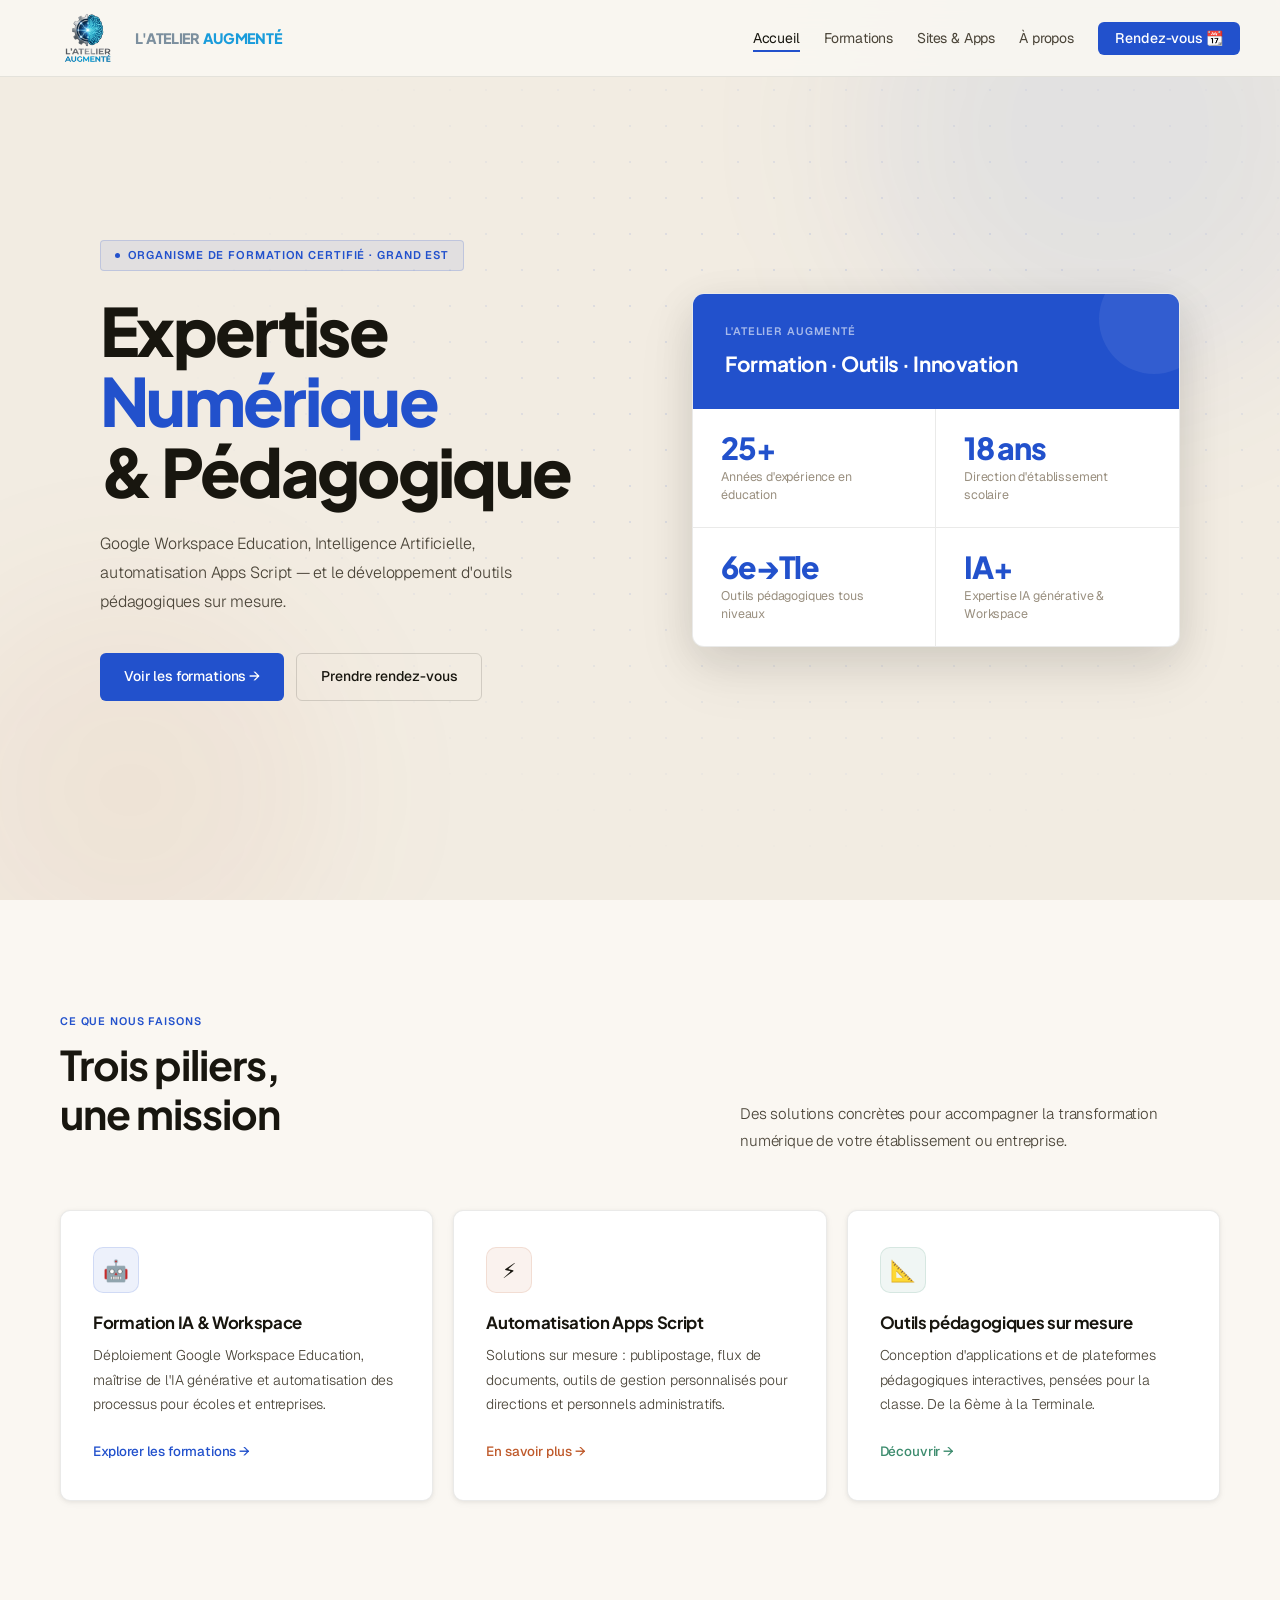
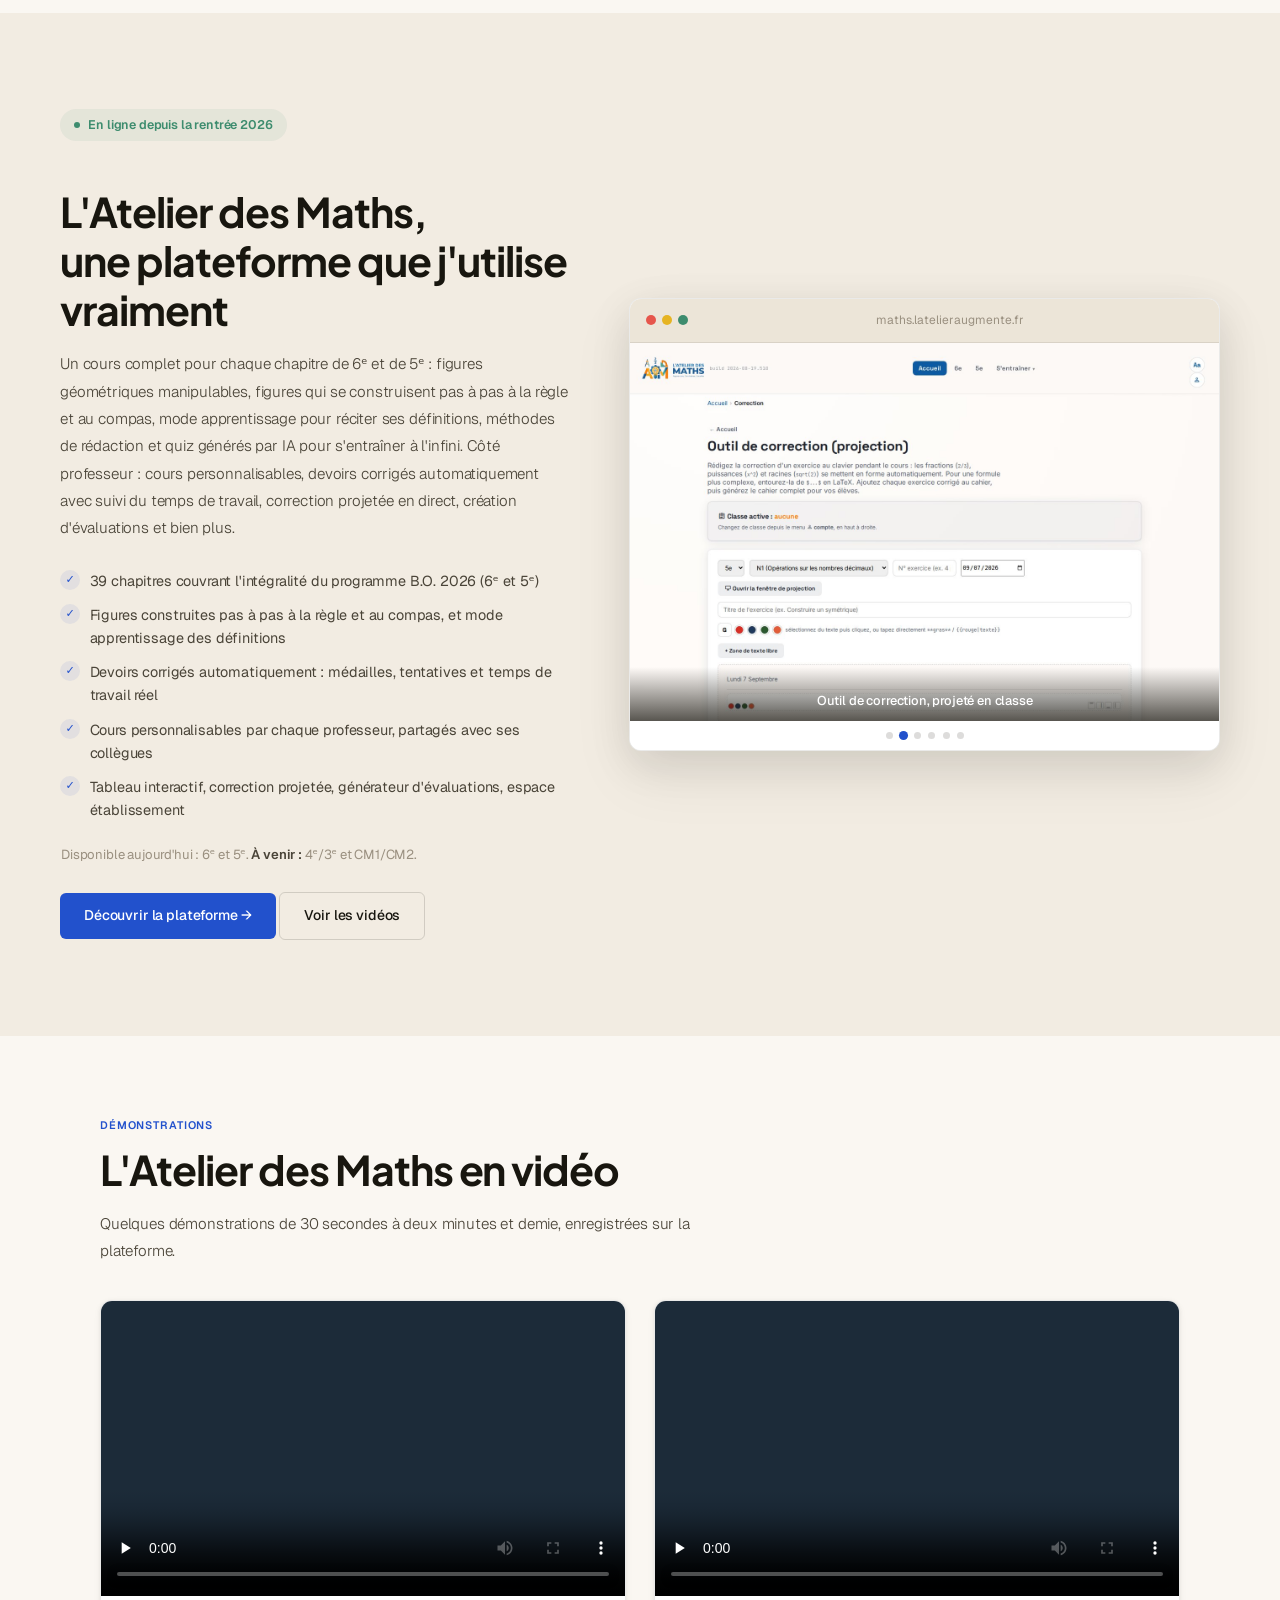
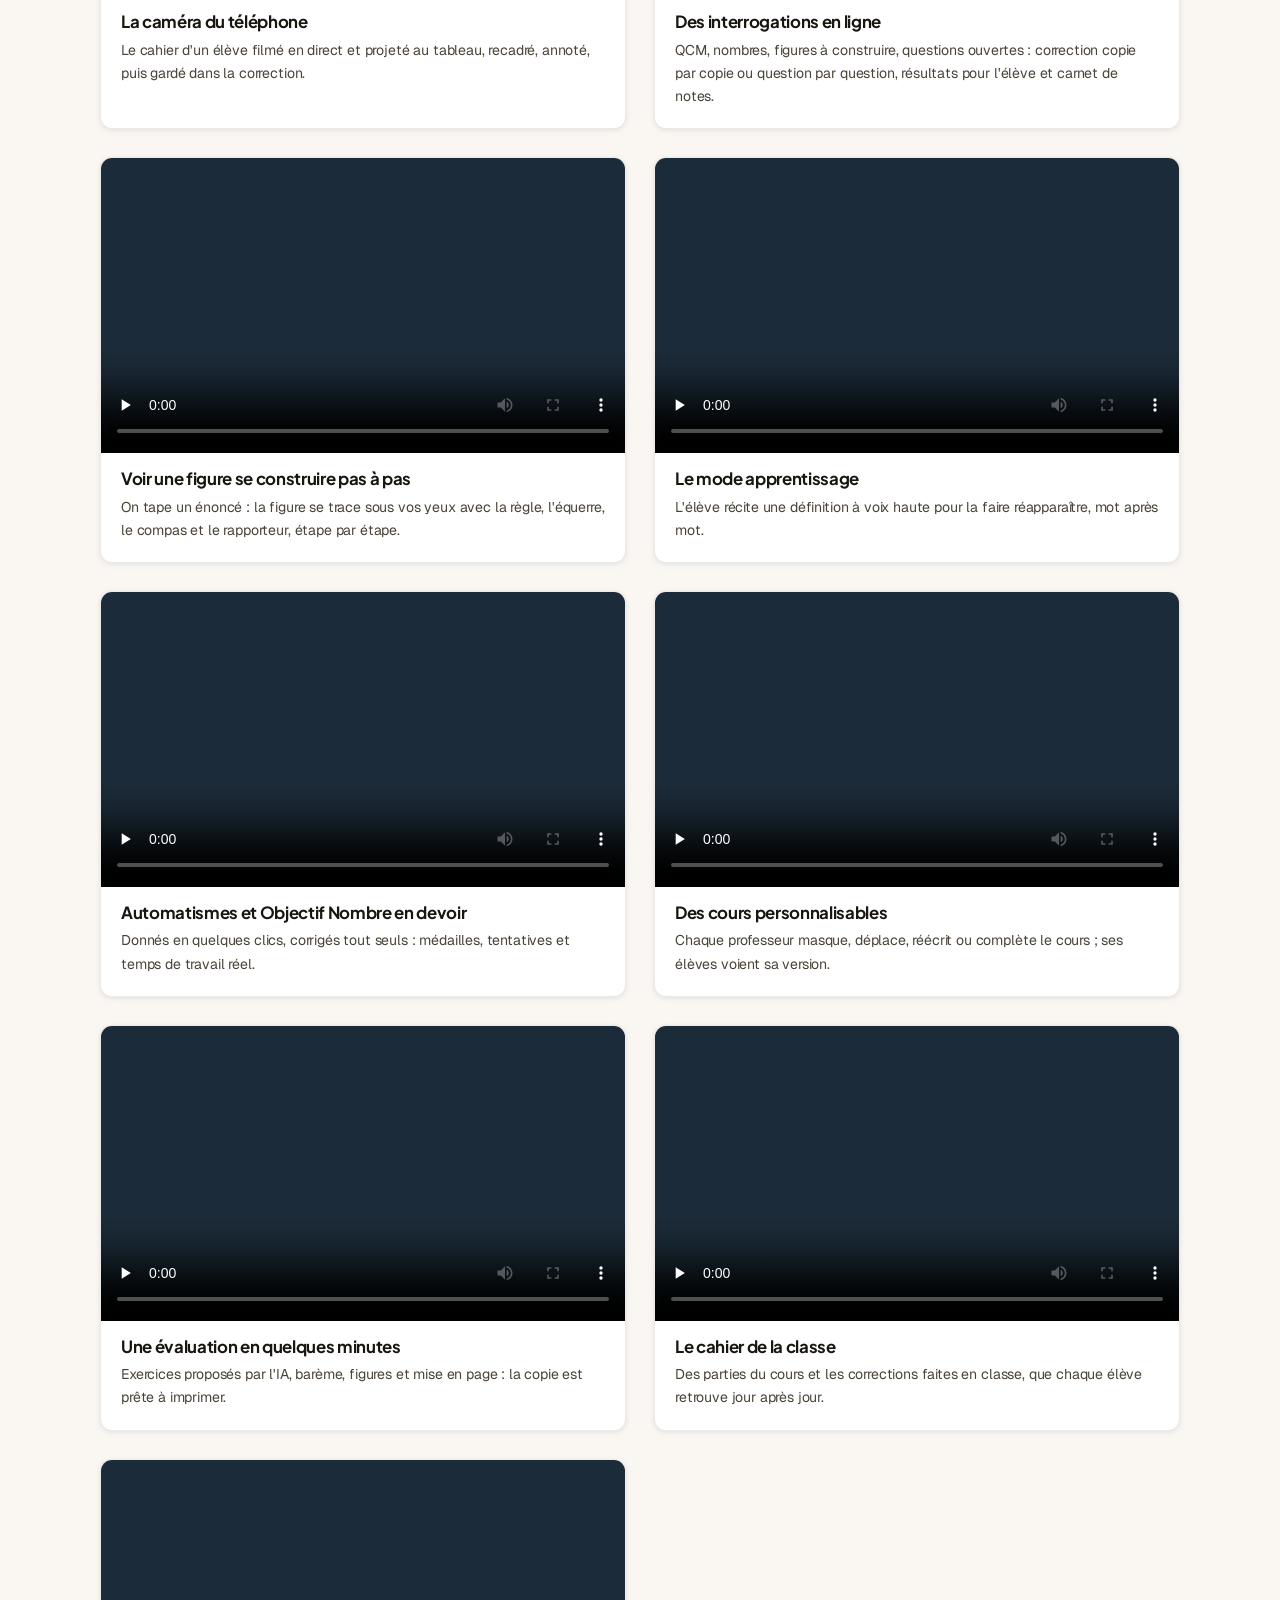
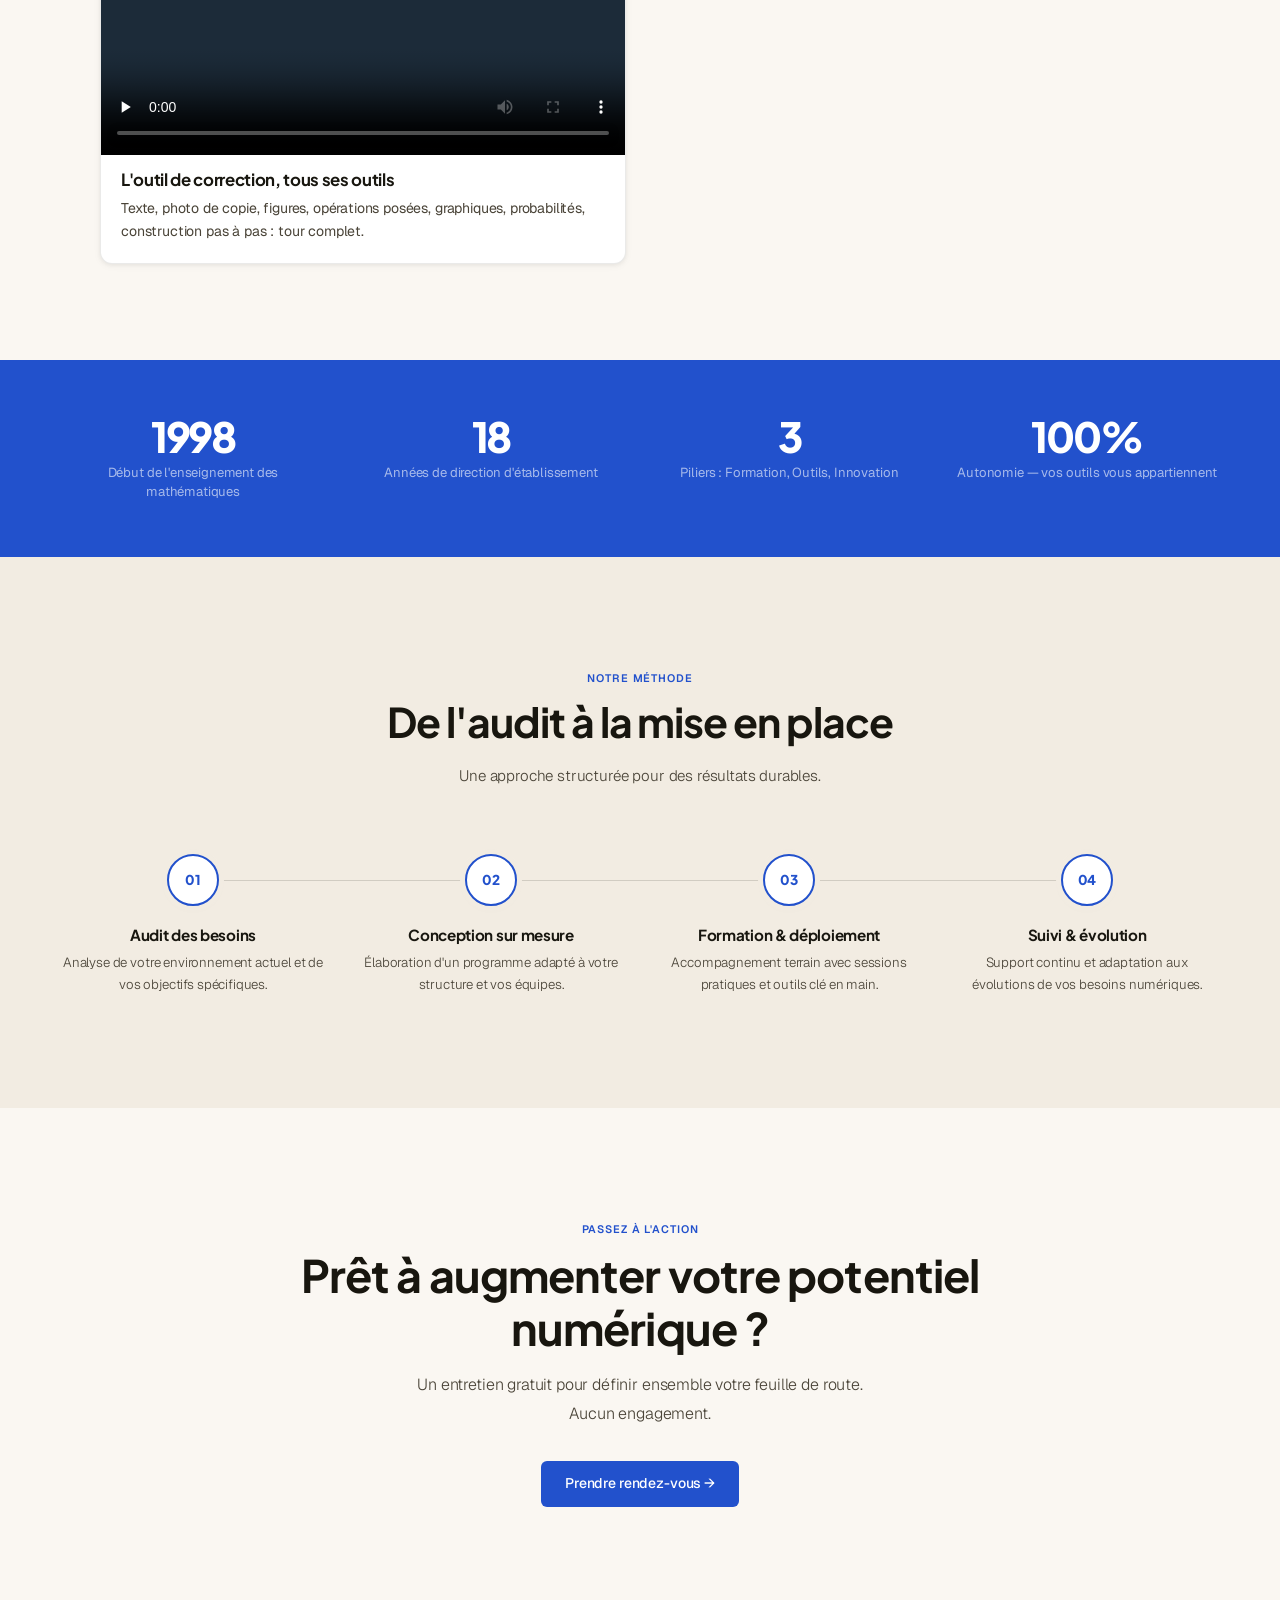
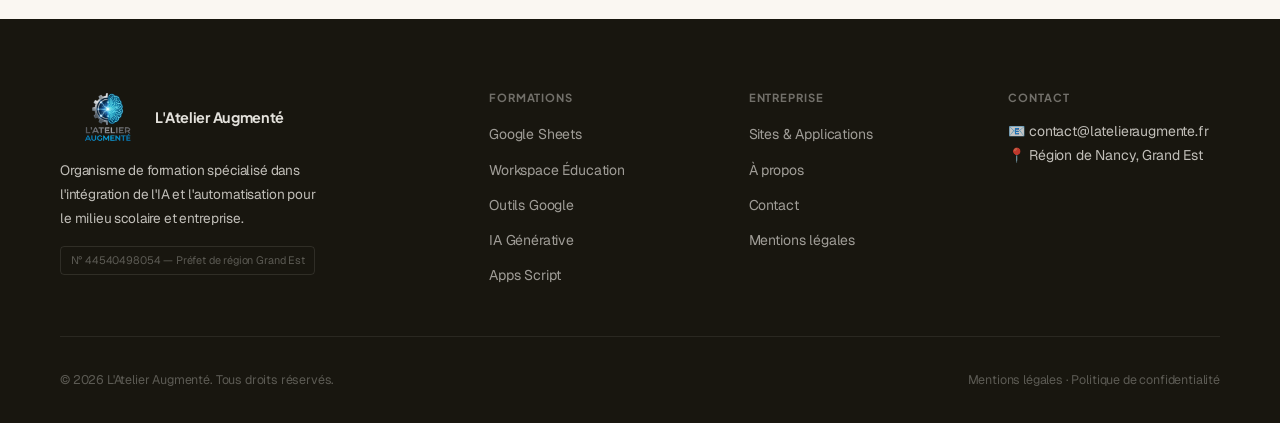
==== index.html @ f843436e "Vidéos de l'Atelier des Maths : « Des interrogations en ligne » Co-Authored-By: Claude Opus 5.5 <nor" ====
<!DOCTYPE html>
<html lang="fr">
<head>
  <meta charset="UTF-8">
  <meta name="viewport" content="width=device-width, initial-scale=1.0">
  <title>L'Atelier Augmenté — Expertise Numérique Écoles & Entreprises</title>
  <meta name="description" content="Organisme de formation Google Workspace Education, IA et automatisation. Développement d'outils pédagogiques sur mesure. Région Grand Est.">
  <link rel="canonical" href="https://www.latelieraugmente.fr/">
  <meta property="og:type" content="website">
  <meta property="og:site_name" content="L'Atelier Augmenté">
  <meta property="og:locale" content="fr_FR">
  <meta property="og:title" content="L'Atelier Augmenté — Expertise Numérique Écoles &amp; Entreprises">
  <meta property="og:description" content="Organisme de formation Google Workspace Education, IA et automatisation. Développement d'outils pédagogiques sur mesure. Région Grand Est.">
  <meta property="og:url" content="https://www.latelieraugmente.fr/">
  <meta property="og:image" content="https://www.latelieraugmente.fr/og-image.png">
  <meta name="twitter:card" content="summary_large_image">
  <script type="application/ld+json">{"@context": "https://schema.org", "@graph": [{"@type": ["EducationalOrganization", "ProfessionalService"], "@id": "https://www.latelieraugmente.fr/#organisation", "name": "L'Atelier Augmenté", "url": "https://www.latelieraugmente.fr/", "logo": "https://www.latelieraugmente.fr/Logo_transp.png", "image": "https://www.latelieraugmente.fr/og-image.png", "email": "contact@latelieraugmente.fr", "description": "Organisme de formation Google Workspace Education, IA et automatisation Apps Script ; développement d'outils pédagogiques et d'applications sur mesure pour écoles et entreprises.", "address": {"@type": "PostalAddress", "addressLocality": "Nancy", "addressRegion": "Grand Est", "addressCountry": "FR"}, "areaServed": [{"@type": "AdministrativeArea", "name": "Grand Est"}, {"@type": "Country", "name": "France"}], "founder": {"@type": "Person", "name": "Olivier Guyot", "jobTitle": "Formateur, professeur de mathématiques"}, "knowsAbout": ["Google Workspace for Education", "Google Sheets", "Google Apps Script", "Intelligence artificielle générative", "Outils pédagogiques numériques"], "hasCredential": {"@type": "EducationalOccupationalCredential", "credentialCategory": "Déclaration d'activité de formation", "identifier": "44540498054", "recognizedBy": {"@type": "GovernmentOrganization", "name": "Préfet de la région Grand Est"}}, "subOrganization": {"@type": "WebSite", "name": "L'Atelier des Maths", "url": "https://maths.latelieraugmente.fr/"}}, {"@type": "WebSite", "name": "L'Atelier Augmenté", "url": "https://www.latelieraugmente.fr/", "inLanguage": "fr", "publisher": {"@id": "https://www.latelieraugmente.fr/#organisation"}}]}</script>
  <link rel="preconnect" href="https://fonts.googleapis.com">
  <link rel="preconnect" href="https://fonts.gstatic.com" crossorigin>
  <link href="https://fonts.googleapis.com/css2?family=Plus+Jakarta+Sans:wght@400;500;600;700;800&family=Geist:wght@300;400;500&display=swap" rel="stylesheet">
  <link rel="stylesheet" href="shared.css">
  <style>
    /* ── HERO ── */
    .hero {
      min-height: 100vh;
      display: flex; align-items: center;
      background: var(--bg-alt);
      position: relative; overflow: hidden;
    }
    .hero-dots {
      position: absolute; inset: 0; pointer-events: none;
      background-image: radial-gradient(circle, rgba(34,81,204,0.10) 1px, transparent 1px);
      background-size: 36px 36px;
      mask-image: radial-gradient(ellipse 70% 70% at 65% 45%, black 30%, transparent 75%);
    }
    .hero-blob {
      position: absolute; border-radius: 50%; pointer-events: none; filter: blur(80px);
    }
    .hero-blob-1 { width: 500px; height: 500px; top: -120px; right: -80px; background: rgba(34,81,204,0.07); animation: blob 16s ease-in-out infinite; }
    .hero-blob-2 { width: 380px; height: 380px; bottom: -80px; left: -60px;  background: rgba(191,90,43,0.06);  animation: blob 20s ease-in-out infinite reverse; }
    @keyframes blob { 0%,100%{transform:translate(0,0)} 50%{transform:translate(-18px,22px)} }

    .hero-inner {
      position: relative; z-index: 1;
      max-width: 1160px; margin: 0 auto; padding: 140px 2.5rem 100px;
      display: grid; grid-template-columns: 1.05fr 1fr; gap: 5rem; align-items: center;
    }
    .hero-pill {
      display: inline-flex; align-items: center; gap: 0.5rem;
      font-size: 0.7rem; font-weight: 600; letter-spacing: 0.08em; text-transform: uppercase;
      color: var(--blue); background: var(--blue-dim); border: 1px solid rgba(34,81,204,0.18);
      padding: 0.3rem 0.85rem; border-radius: 4px;
      margin-bottom: 1.5rem; font-family: 'Geist', system-ui, sans-serif;
    }
    .hero-pill-dot { width: 5px; height: 5px; border-radius: 50%; background: var(--blue); animation: pulse 2.5s ease infinite; }
    @keyframes pulse { 0%,100%{opacity:1;transform:scale(1)} 50%{opacity:0.4;transform:scale(1.8)} }

    .hero h1 {
      font-size: clamp(2.8rem, 5.2vw, 4.8rem);
      font-weight: 800; line-height: 1.06; letter-spacing: -0.04em;
      color: var(--ink); margin-bottom: 1.5rem;
    }
    .hero h1 em { font-style: normal; color: var(--blue); }
    .hero-desc {
      font-size: 1rem; color: var(--ink-mid); font-weight: 300;
      line-height: 1.8; max-width: 460px; margin-bottom: 2.25rem;
    }
    .hero-actions { display: flex; gap: 0.75rem; flex-wrap: wrap; }

    /* Panel stats */
    .hero-panel {
      background: var(--bg-card); border: 1px solid var(--border);
      border-radius: 12px; overflow: hidden; box-shadow: var(--sh-lg);
    }
    .panel-head {
      background: var(--blue); padding: 1.75rem 2rem;
      position: relative; overflow: hidden;
    }
    .panel-head::after {
      content: ''; position: absolute; top: -30px; right: -30px;
      width: 110px; height: 110px; border-radius: 50%;
      background: rgba(255,255,255,0.07);
    }
    .panel-head-label {
      font-size: 0.68rem; font-weight: 600; letter-spacing: 0.08em; text-transform: uppercase;
      color: rgba(255,255,255,0.6); margin-bottom: 0.35rem;
      font-family: 'Geist', system-ui, sans-serif;
    }
    .panel-head-title {
      font-family: 'Plus Jakarta Sans', sans-serif;
      font-size: 1.3rem; font-weight: 700; color: #fff; letter-spacing: -0.02em;
    }
    .panel-grid { display: grid; grid-template-columns: 1fr 1fr; }
    .panel-stat {
      padding: 1.5rem 1.75rem;
      border-right: 1px solid var(--border);
      border-bottom: 1px solid var(--border);
    }
    .panel-stat:nth-child(even) { border-right: none; }
    .panel-stat:nth-child(3), .panel-stat:nth-child(4) { border-bottom: none; }
    .stat-n {
      font-family: 'Plus Jakarta Sans', sans-serif;
      font-size: 1.9rem; font-weight: 800; color: var(--blue);
      letter-spacing: -0.04em; line-height: 1;
    }
    .stat-l { font-size: 0.78rem; color: var(--ink-light); margin-top: 0.3rem; line-height: 1.4; }

    /* ── SERVICES ── */
    .services { padding: 7rem 2.5rem; background: var(--bg); }
    .services-hd {
      max-width: 1160px; margin: 0 auto 3.5rem;
      display: flex; justify-content: space-between; align-items: flex-end; gap: 2rem;
    }
    .services-grid {
      max-width: 1160px; margin: 0 auto;
      display: grid; grid-template-columns: repeat(3,1fr); gap: 1.25rem;
    }
    .svc {
      background: var(--bg-card); border: 1px solid var(--border);
      border-radius: 10px; padding: 2.25rem 2rem;
      box-shadow: var(--sh-sm); position: relative; overflow: hidden;
      transition: box-shadow 0.22s, transform 0.22s, border-color 0.22s;
    }
    .svc::before {
      content: ''; position: absolute; top: 0; left: 0; right: 0; height: 3px;
      background: var(--svc-color, var(--blue));
      transform: scaleX(0); transform-origin: left; transition: transform 0.35s ease;
    }
    .svc:hover { box-shadow: var(--sh-md); transform: translateY(-4px); border-color: rgba(34,81,204,0.14); }
    .svc:hover::before { transform: scaleX(1); }
    .svc:nth-child(2) { --svc-color: var(--terra); }
    .svc:nth-child(3) { --svc-color: var(--sage); }
    .svc-icon {
      width: 46px; height: 46px; border-radius: 10px;
      display: flex; align-items: center; justify-content: center;
      font-size: 1.3rem; margin-bottom: 1.25rem;
      background: var(--svc-bg, var(--blue-dim));
      border: 1px solid var(--svc-bd, rgba(34,81,204,0.14));
    }
    .svc:nth-child(2) .svc-icon { --svc-bg: var(--terra-dim); --svc-bd: rgba(191,90,43,0.14); }
    .svc:nth-child(3) .svc-icon { --svc-bg: var(--sage-dim); --svc-bd: rgba(61,140,110,0.14); }
    .svc h3 { font-size: 1.05rem; font-weight: 700; margin-bottom: 0.6rem; color: var(--ink); }
    .svc p { font-size: 0.875rem; color: var(--ink-mid); line-height: 1.75; margin-bottom: 1.25rem; font-weight: 300; }
    .svc a {
      font-size: 0.84rem; font-weight: 500; text-decoration: none;
      color: var(--svc-link, var(--blue)); display: inline-flex; align-items: center; gap: 0.3rem;
      transition: gap 0.2s;
    }
    .svc:nth-child(2) a { --svc-link: var(--terra); }
    .svc:nth-child(3) a { --svc-link: var(--sage); }
    .svc a:hover { gap: 0.55rem; }

    /* ── BANDEAU CHIFFRES ── */
    .numbers {
      background: var(--blue); padding: 3.5rem 2.5rem;
    }
    .numbers-inner {
      max-width: 1160px; margin: 0 auto;
      display: grid; grid-template-columns: repeat(4,1fr); gap: 2rem; text-align: center;
    }
    .num-item { color: #fff; }
    .num-val {
      font-family: 'Plus Jakarta Sans', sans-serif;
      font-size: 2.6rem; font-weight: 800; letter-spacing: -0.05em; line-height: 1;
    }
    .num-label { font-size: 0.82rem; color: rgba(255,255,255,0.6); margin-top: 0.4rem; line-height: 1.4; }

    /* ── PROCESS ── */
    .process { padding: 7rem 2.5rem; background: var(--bg-alt); }
    .process-inner { max-width: 1160px; margin: 0 auto; }
    .process-hd { text-align: center; margin-bottom: 4rem; }
    .process-steps {
      display: grid; grid-template-columns: repeat(4,1fr); gap: 2rem;
      position: relative;
    }
    .process-steps::before {
      content: ''; position: absolute; top: 26px; left: 14%; right: 14%;
      height: 1px; background: var(--border-md);
    }
    .pstep { text-align: center; }
    .pstep-num {
      width: 52px; height: 52px; border-radius: 50%;
      display: flex; align-items: center; justify-content: center;
      font-family: 'Plus Jakarta Sans', sans-serif; font-size: 0.85rem; font-weight: 800;
      background: var(--bg-card); border: 2px solid var(--blue); color: var(--blue);
      margin: 0 auto 1.25rem; position: relative; z-index: 1;
      box-shadow: 0 0 0 5px var(--bg-alt), var(--sh-sm);
    }
    .pstep h3 { font-size: 0.95rem; font-weight: 700; margin-bottom: 0.5rem; }
    .pstep p { font-size: 0.83rem; color: var(--ink-mid); line-height: 1.65; font-weight: 300; }

    /* ── CTA SECTION ── */
    .cta-band { padding: 7rem 2.5rem; text-align: center; background: var(--bg); }
    .cta-band-inner { max-width: 680px; margin: 0 auto; }
    .cta-band h2 { font-size: clamp(1.8rem, 3.5vw, 3rem); font-weight: 700; margin-bottom: 1rem; }
    .cta-band p { color: var(--ink-mid); font-weight: 300; line-height: 1.8; margin-bottom: 2rem; max-width: 460px; margin-left: auto; margin-right: auto; }
    .cta-actions { display: flex; gap: 0.75rem; justify-content: center; flex-wrap: wrap; }

    /* ── RESPONSIVE ── */
    @media (max-width: 900px) {
      .hero-inner { grid-template-columns: 1fr; gap: 3rem; padding: 120px 1.5rem 80px; }
      .hero-panel { max-width: 420px; }
      .services-grid { grid-template-columns: 1fr; }
      .services-hd { flex-direction: column; align-items: flex-start; }
      .services { padding: 5rem 1.5rem; }
      .numbers-inner { grid-template-columns: 1fr 1fr; }
      .numbers { padding: 3rem 1.5rem; }
      .process-steps { grid-template-columns: 1fr 1fr; gap: 2rem; }
      .process-steps::before { display: none; }
      .process { padding: 5rem 1.5rem; }
      .cta-band { padding: 5rem 1.5rem; }
    }
    @media (max-width: 540px) {
      .process-steps { grid-template-columns: 1fr; }
      .numbers-inner { grid-template-columns: 1fr 1fr; gap: 1.5rem; }
    }
  </style>
</head>
<body>

<div id="site-header"></div>

<!-- HERO -->
<section class="hero">
  <div class="hero-dots"></div>
  <div class="hero-blob hero-blob-1"></div>
  <div class="hero-blob hero-blob-2"></div>
  <div class="hero-inner">
    <div>
      <div class="hero-pill reveal"><span class="hero-pill-dot"></span>Organisme de formation certifié · Grand Est</div>
      <h1 class="reveal d1">Expertise<br><em>Numérique</em><br>&amp; Pédagogique</h1>
      <p class="hero-desc reveal d2">Google Workspace Education, Intelligence Artificielle, automatisation Apps Script — et le développement d'outils pédagogiques sur mesure.</p>
      <div class="hero-actions reveal d3">
        <a href="formations.html" class="btn btn-primary">Voir les formations →</a>
        <a href="contact.html" class="btn btn-outline">Prendre rendez-vous</a>
      </div>
    </div>
    <div class="hero-panel reveal d2">
      <div class="panel-head">
        <div class="panel-head-label">L'Atelier Augmenté</div>
        <div class="panel-head-title">Formation · Outils · Innovation</div>
      </div>
      <div class="panel-grid">
        <div class="panel-stat"><div class="stat-n">25+</div><div class="stat-l">Années d'expérience en éducation</div></div>
        <div class="panel-stat"><div class="stat-n">18 ans</div><div class="stat-l">Direction d'établissement scolaire</div></div>
        <div class="panel-stat"><div class="stat-n">6e→Tle</div><div class="stat-l">Outils pédagogiques tous niveaux</div></div>
        <div class="panel-stat"><div class="stat-n">IA+</div><div class="stat-l">Expertise IA générative &amp; Workspace</div></div>
      </div>
    </div>
  </div>
</section>

<!-- SERVICES -->
<section class="services">
  <div class="services-hd">
    <div>
      <span class="section-tag reveal">Ce que nous faisons</span>
      <h2 class="section-title reveal d1">Trois piliers,<br>une mission</h2>
    </div>
    <p class="section-sub reveal d1">Des solutions concrètes pour accompagner la transformation numérique de votre établissement ou entreprise.</p>
  </div>
  <div class="services-grid">
    <div class="svc reveal">
      <div class="svc-icon">🤖</div>
      <h3>Formation IA &amp; Workspace</h3>
      <p>Déploiement Google Workspace Education, maîtrise de l'IA générative et automatisation des processus pour écoles et entreprises.</p>
      <a href="formations.html">Explorer les formations →</a>
    </div>
    <div class="svc reveal d1">
      <div class="svc-icon">⚡</div>
      <h3>Automatisation Apps Script</h3>
      <p>Solutions sur mesure : publipostage, flux de documents, outils de gestion personnalisés pour directions et personnels administratifs.</p>
      <a href="formations.html">En savoir plus →</a>
    </div>
    <div class="svc reveal d2">
      <div class="svc-icon">📐</div>
      <h3>Outils pédagogiques sur mesure</h3>
      <p>Conception d'applications et de plateformes pédagogiques interactives, pensées pour la classe. De la 6ème à la Terminale.</p>
      <a href="creations.html">Découvrir →</a>
    </div>
  </div>
</section>

<!-- PROJET PHARE : L'ATELIER DES MATHS -->
<section class="featured">
  <div class="featured-inner">
    <div class="featured-copy">
      <span class="featured-badge reveal">En ligne depuis la rentrée 2026</span>
      <span class="section-tag reveal d1">Un exemple concret</span>
      <h2 class="section-title reveal d1">L'Atelier des Maths,<br>une plateforme que j'utilise vraiment</h2>
      <p class="section-sub reveal d2">
        Un cours complet pour chaque chapitre de 6ᵉ et de 5ᵉ : figures géométriques manipulables,
        figures qui se construisent pas à pas à la règle et au compas, mode apprentissage pour réciter ses définitions, méthodes de rédaction
        et quiz générés par IA pour s'entraîner à l'infini. Côté professeur : cours personnalisables, devoirs corrigés
        automatiquement avec suivi du temps de travail, correction projetée en direct, création d'évaluations et bien plus.
      </p>
      <ul class="featured-list reveal d2">
        <li>39 chapitres couvrant l'intégralité du programme B.O. 2026 (6ᵉ et 5ᵉ)</li>
        <li>Figures construites pas à pas à la règle et au compas, et mode apprentissage des définitions</li>
        <li>Devoirs corrigés automatiquement : médailles, tentatives et temps de travail réel</li>
        <li>Cours personnalisables par chaque professeur, partagés avec ses collègues</li>
        <li>Tableau interactif, correction projetée, générateur d'évaluations, espace établissement</li>
      </ul>
      <p class="featured-roadmap reveal d2">Disponible aujourd'hui : 6ᵉ et 5ᵉ. <strong>À venir :</strong> 4ᵉ/3ᵉ et CM1/CM2.</p>
      <a href="https://maths.latelieraugmente.fr" target="_blank" rel="noopener" class="btn btn-primary reveal d3">Découvrir la plateforme →</a>
      <a href="#atelier-maths-videos" class="btn btn-outline reveal d3">Voir les vidéos</a>
    </div>
    <div class="browser-mockup browser-mockup-carousel reveal d1">
      <div class="browser-mockup-bar">
        <div class="browser-mockup-dots"><span></span><span></span><span></span></div>
        <div class="browser-mockup-url">maths.latelieraugmente.fr</div>
      </div>
      <a href="https://maths.latelieraugmente.fr" target="_blank" rel="noopener" class="carousel-viewport" style="display:block;">
        <div class="carousel-slide active">
          <img src="img/atelier-maths-accueil.jpg" alt="Page d'accueil de L'Atelier des Maths" loading="lazy">
          <div class="carousel-caption">Page d'accueil</div>
        </div>
        <div class="carousel-slide">
          <img src="img/atelier-maths-correction.jpg" alt="Outil de correction projetée en classe" loading="lazy">
          <div class="carousel-caption">Outil de correction, projeté en classe</div>
        </div>
        <div class="carousel-slide">
          <img src="img/atelier-maths-tableau.jpg" alt="Tableau interactif de géométrie" loading="lazy">
          <div class="carousel-caption">Tableau interactif (géométrie)</div>
        </div>
        <div class="carousel-slide">
          <img src="img/atelier-maths-cahier.jpg" alt="Cahier de corrections numérique" loading="lazy">
          <div class="carousel-caption">Cahier de corrections numérique</div>
        </div>
        <div class="carousel-slide">
          <img src="img/atelier-maths-objectif-nombre.jpg" alt="Jeu Objectif Nombre" loading="lazy">
          <div class="carousel-caption">Objectif Nombre</div>
        </div>
        <div class="carousel-slide">
          <img src="img/atelier-maths-automatismes.jpg" alt="Page des automatismes de calcul" loading="lazy">
          <div class="carousel-caption">Automatismes de calcul</div>
        </div>
      </a>
      <div class="carousel-dots">
        <button class="carousel-dot active" aria-label="Page d'accueil"></button>
        <button class="carousel-dot" aria-label="Outil de correction"></button>
        <button class="carousel-dot" aria-label="Tableau interactif"></button>
        <button class="carousel-dot" aria-label="Cahier de corrections"></button>
        <button class="carousel-dot" aria-label="Objectif Nombre"></button>
        <button class="carousel-dot" aria-label="Automatismes"></button>
      </div>
    </div>
  </div>
</section>

<!-- L'ATELIER DES MATHS EN VIDÉO (fichiers servis par maths.latelieraugmente.fr, chargés seulement à la lecture) -->
<section class="videos" id="atelier-maths-videos">
  <div class="wrap">
    <span class="section-tag reveal">Démonstrations</span>
    <h2 class="section-title reveal d1">L'Atelier des Maths en vidéo</h2>
    <p class="section-sub reveal d2">Quelques démonstrations de 30 secondes à deux minutes et demie, enregistrées sur la plateforme.</p>
    <div class="video-grid">
      <article class="video-card reveal">
        <video controls preload="none" playsinline poster="https://maths.latelieraugmente.fr/assets/videos/camera-du-telephone.jpg" aria-label="Vidéo : La caméra du téléphone"><source src="https://maths.latelieraugmente.fr/assets/videos/camera-du-telephone.mp4" type="video/mp4"></video>
        <h3>La caméra du téléphone</h3>
        <p>Le cahier d'un élève filmé en direct et projeté au tableau, recadré, annoté, puis gardé dans la correction.</p>
      </article>
      <article class="video-card reveal d1">
        <video controls preload="none" playsinline poster="https://maths.latelieraugmente.fr/assets/videos/interrogations-en-ligne.jpg" aria-label="Vidéo : Des interrogations en ligne"><source src="https://maths.latelieraugmente.fr/assets/videos/interrogations-en-ligne.mp4" type="video/mp4"></video>
        <h3>Des interrogations en ligne</h3>
        <p>QCM, nombres, figures à construire, questions ouvertes : correction copie par copie ou question par question, résultats pour l'élève et carnet de notes.</p>
      </article>
      <article class="video-card reveal">
        <video controls preload="none" playsinline poster="https://maths.latelieraugmente.fr/assets/videos/construction-animee.jpg" aria-label="Vidéo : Voir une figure se construire pas à pas"><source src="https://maths.latelieraugmente.fr/assets/videos/construction-animee.mp4?v=2" type="video/mp4"></video>
        <h3>Voir une figure se construire pas à pas</h3>
        <p>On tape un énoncé : la figure se trace sous vos yeux avec la règle, l'équerre, le compas et le rapporteur, étape par étape.</p>
      </article>
      <article class="video-card reveal d1">
        <video controls preload="none" playsinline poster="https://maths.latelieraugmente.fr/assets/videos/mode-apprentissage.jpg" aria-label="Vidéo : Le mode apprentissage"><source src="https://maths.latelieraugmente.fr/assets/videos/mode-apprentissage.mp4" type="video/mp4"></video>
        <h3>Le mode apprentissage</h3>
        <p>L'élève récite une définition à voix haute pour la faire réapparaître, mot après mot.</p>
      </article>
      <article class="video-card reveal d2">
        <video controls preload="none" playsinline poster="https://maths.latelieraugmente.fr/assets/videos/devoirs-automatismes-objectif-nombre.jpg?v=2" aria-label="Vidéo : Automatismes et Objectif Nombre en devoir"><source src="https://maths.latelieraugmente.fr/assets/videos/devoirs-automatismes-objectif-nombre.mp4?v=2" type="video/mp4"></video>
        <h3>Automatismes et Objectif Nombre en devoir</h3>
        <p>Donnés en quelques clics, corrigés tout seuls : médailles, tentatives et temps de travail réel.</p>
      </article>
      <article class="video-card reveal d3">
        <video controls preload="none" playsinline poster="https://maths.latelieraugmente.fr/assets/videos/personnaliser-les-cours.jpg" aria-label="Vidéo : Des cours personnalisables"><source src="https://maths.latelieraugmente.fr/assets/videos/personnaliser-les-cours.mp4" type="video/mp4"></video>
        <h3>Des cours personnalisables</h3>
        <p>Chaque professeur masque, déplace, réécrit ou complète le cours ; ses élèves voient sa version.</p>
      </article>
      <article class="video-card reveal d1">
        <video controls preload="none" playsinline poster="https://maths.latelieraugmente.fr/assets/videos/creer-une-evaluation.jpg?v=2" aria-label="Vidéo : Une évaluation en quelques minutes"><source src="https://maths.latelieraugmente.fr/assets/videos/creer-une-evaluation.mp4?v=2" type="video/mp4"></video>
        <h3>Une évaluation en quelques minutes</h3>
        <p>Exercices proposés par l'IA, barème, figures et mise en page : la copie est prête à imprimer.</p>
      </article>
      <article class="video-card reveal d2">
        <video controls preload="none" playsinline poster="https://maths.latelieraugmente.fr/assets/videos/cahier-de-la-classe.jpg?v=2" aria-label="Vidéo : Le cahier de la classe"><source src="https://maths.latelieraugmente.fr/assets/videos/cahier-de-la-classe.mp4?v=2" type="video/mp4"></video>
        <h3>Le cahier de la classe</h3>
        <p>Des parties du cours et les corrections faites en classe, que chaque élève retrouve jour après jour.</p>
      </article>
      <article class="video-card reveal d3">
        <video controls preload="none" playsinline poster="https://maths.latelieraugmente.fr/assets/videos/outils-de-correction.jpg?v=2" aria-label="Vidéo : L'outil de correction, tous ses outils"><source src="https://maths.latelieraugmente.fr/assets/videos/outils-de-correction.mp4?v=2" type="video/mp4"></video>
        <h3>L'outil de correction, tous ses outils</h3>
        <p>Texte, photo de copie, figures, opérations posées, graphiques, probabilités, construction pas à pas : tour complet.</p>
      </article>
    </div>
  </div>
</section>


<!-- BANDEAU CHIFFRES -->
<div class="numbers">
  <div class="numbers-inner">
    <div class="num-item reveal"><div class="num-val">1998</div><div class="num-label">Début de l'enseignement des mathématiques</div></div>
    <div class="num-item reveal d1"><div class="num-val">18</div><div class="num-label">Années de direction d'établissement</div></div>
    <div class="num-item reveal d2"><div class="num-val">3</div><div class="num-label">Piliers : Formation, Outils, Innovation</div></div>
    <div class="num-item reveal d3"><div class="num-val">100%</div><div class="num-label">Autonomie — vos outils vous appartiennent</div></div>
  </div>
</div>

<!-- PROCESS -->
<section class="process">
  <div class="process-inner">
    <div class="process-hd">
      <span class="section-tag reveal">Notre méthode</span>
      <h2 class="section-title reveal d1">De l'audit à la mise en place</h2>
      <p class="section-sub reveal d2" style="margin:0 auto">Une approche structurée pour des résultats durables.</p>
    </div>
    <div class="process-steps">
      <div class="pstep reveal"><div class="pstep-num">01</div><h3>Audit des besoins</h3><p>Analyse de votre environnement actuel et de vos objectifs spécifiques.</p></div>
      <div class="pstep reveal d1"><div class="pstep-num">02</div><h3>Conception sur mesure</h3><p>Élaboration d'un programme adapté à votre structure et vos équipes.</p></div>
      <div class="pstep reveal d2"><div class="pstep-num">03</div><h3>Formation &amp; déploiement</h3><p>Accompagnement terrain avec sessions pratiques et outils clé en main.</p></div>
      <div class="pstep reveal d3"><div class="pstep-num">04</div><h3>Suivi &amp; évolution</h3><p>Support continu et adaptation aux évolutions de vos besoins numériques.</p></div>
    </div>
  </div>
</section>

<!-- CTA -->
<section class="cta-band">
  <div class="cta-band-inner">
    <span class="section-tag reveal" style="display:block">Passez à l'action</span>
    <h2 class="reveal d1">Prêt à augmenter votre potentiel numérique ?</h2>
    <p class="reveal d2">Un entretien gratuit pour définir ensemble votre feuille de route. Aucun engagement.</p>
    <div class="cta-actions reveal d3">
      <a href="contact.html" class="btn btn-primary">Prendre rendez-vous →</a>
    </div>
  </div>
</section>

<div id="site-footer"></div>

<script src="shared.js"></script>
</body>
</html>
---- shared.css ----
/* ===== L'Atelier Augmenté — shared.css ===== */
@import url('https://fonts.googleapis.com/css2?family=Plus+Jakarta+Sans:wght@400;500;600;700;800&family=Geist:wght@300;400;500&display=swap');

:root {
  --bg:         #faf7f2;
  --bg-alt:     #f2ece2;
  --bg-card:    #ffffff;
  --ink:        #18160f;
  --ink-mid:    #4a4438;
  --ink-light:  #9a9080;
  --blue:       #2251cc;
  --blue-dark:  #1a3fa3;
  --blue-dim:   rgba(34,81,204,0.08);
  --blue-dim2:  rgba(34,81,204,0.05);
  --terra:      #bf5a2b;
  --terra-dim:  rgba(191,90,43,0.08);
  --sage:       #3d8c6e;
  --sage-dim:   rgba(61,140,110,0.08);
  --border:     rgba(24,22,15,0.09);
  --border-md:  rgba(24,22,15,0.15);
  --sh-sm:  0 1px 4px rgba(24,22,15,0.06), 0 2px 8px rgba(24,22,15,0.04);
  --sh-md:  0 4px 16px rgba(24,22,15,0.08), 0 8px 32px rgba(24,22,15,0.06);
  --sh-lg:  0 12px 40px rgba(24,22,15,0.10), 0 24px 64px rgba(24,22,15,0.07);
  --sh-blue: 0 4px 20px rgba(34,81,204,0.25);
}

*, *::before, *::after { box-sizing: border-box; margin: 0; padding: 0; }
html { scroll-behavior: smooth; }

body {
  background: var(--bg);
  color: var(--ink);
  font-family: 'Geist', system-ui, sans-serif;
  font-weight: 400;
  line-height: 1.7;
  overflow-x: hidden;
  letter-spacing: -0.01em;
  /* PAS de cursor:none — le curseur natif reste intact */
}

h1, h2, h3, h4, h5 {
  font-family: 'Plus Jakarta Sans', sans-serif;
  letter-spacing: -0.02em;
  line-height: 1.2;
}

/* ===== NAV ===== */
nav {
  position: fixed; top: 0; left: 0; right: 0; z-index: 1000;
  display: flex; align-items: center; justify-content: space-between;
  padding: 0.75rem 2.5rem;
  background: rgba(250,247,242,0.88);
  backdrop-filter: blur(16px);
  -webkit-backdrop-filter: blur(16px);
  border-bottom: 1px solid var(--border);
  transition: background 0.3s, box-shadow 0.3s;
}
nav.scrolled {
  background: rgba(250,247,242,0.98);
  box-shadow: var(--sh-sm);
}
.nav-logo {
  display: flex; align-items: center;
  text-decoration: none; flex-shrink: 0;
}
/* Logo complet — image affichée en intégralité */
.nav-logo img {
  height: 52px; width: auto; display: block;
}
/* Texte footer logo */
.nav-logo span {
  font-family: 'Plus Jakarta Sans', sans-serif;
  font-size: 0.9rem; font-weight: 700;
  color: rgba(250,247,242,0.85); letter-spacing: -0.02em;
}
.nav-links { display: flex; gap: 1.5rem; list-style: none; align-items: center; }
.nav-links a {
  color: var(--ink-mid); text-decoration: none;
  font-size: 0.875rem; font-weight: 400;
  position: relative; transition: color 0.2s;
  padding: 0.2rem 0;
}
.nav-links a::after {
  content: ''; position: absolute; bottom: -1px; left: 0; right: 0;
  height: 1.5px; background: var(--blue);
  transform: scaleX(0); transform-origin: left;
  transition: transform 0.25s ease;
}
.nav-links a:hover, .nav-links a.active { color: var(--ink); }
.nav-links a:hover::after, .nav-links a.active::after { transform: scaleX(1); }
.nav-cta {
  background: var(--blue) !important; color: #fff !important;
  padding: 0.45rem 1.1rem !important; border-radius: 6px !important;
  font-weight: 500 !important;
}
.nav-cta::after { display: none !important; }
.nav-cta:hover { background: var(--blue-dark) !important; color: #fff !important; box-shadow: var(--sh-blue) !important; }

.nav-burger {
  display: none; flex-direction: column; gap: 5px;
  background: none; border: none; cursor: pointer; padding: 4px; z-index: 1001;
}
.nav-burger span { display: block; width: 22px; height: 1.5px; background: var(--ink); transition: all 0.3s; }

@media (max-width: 860px) {
  nav {
    padding: 0.85rem 1.25rem;
    position: fixed; top: 0; left: 0; right: 0;
    z-index: 10000;
  }

  /* Menu panneau latéral — position fixed sur TOUTE la fenêtre */
  .nav-links {
    display: none;
    position: fixed !important;
    top: 0 !important;
    right: 0 !important;
    bottom: 0 !important;
    left: auto !important;
    width: 280px !important;
    height: 100vh !important;
    background: #ffffff !important;
    box-shadow: -4px 0 24px rgba(0,0,0,0.2) !important;
    flex-direction: column !important;
    justify-content: center !important;
    align-items: stretch !important;
    gap: 0 !important;
    z-index: 9999 !important;
    overflow: hidden !important;
    padding: 2rem 0 !important;
    margin: 0 !important;
  }
  .nav-links.open { display: flex !important; }

  /* Overlay couvre tout l'écran derrière le panneau */
  .nav-overlay {
    display: none;
    position: fixed !important;
    top: 0 !important; left: 0 !important;
    right: 0 !important; bottom: 0 !important;
    width: 100vw !important; height: 100vh !important;
    background: rgba(0,0,0,0.5) !important;
    z-index: 9998 !important;
  }
  .nav-overlay.open { display: block !important; }

  /* Liens du menu */
  .nav-links li {
    width: 100% !important;
    border-bottom: 1px solid #eeeeee !important;
    list-style: none !important;
  }
  .nav-links li:first-child { border-top: 1px solid #eeeeee !important; }
  .nav-links a {
    display: block !important;
    padding: 1rem 1.75rem !important;
    font-size: 1rem !important; font-weight: 500 !important;
    color: #18160f !important;
    background: #ffffff !important;
    text-align: left !important;
    text-decoration: none !important;
  }
  .nav-links a::after { display: none !important; }
  .nav-links a:active,
  .nav-links a.active { background: #eef2ff !important; color: #2251cc !important; }

  /* Bouton Rendez-vous */
  .nav-links li:last-child {
    border-bottom: none !important;
    padding: 1.25rem 1.75rem !important;
  }
  .nav-cta {
    display: block !important;
    text-align: center !important;
    border-radius: 6px !important;
    padding: 0.75rem 1rem !important;
    background: #2251cc !important;
    color: #fff !important;
    font-size: 0.9rem !important;
    font-weight: 600 !important;
  }

  /* Burger au-dessus de tout */
  .nav-burger {
    display: flex !important;
    z-index: 10001 !important;
    position: relative !important;
  }
}

/* ===== BOUTONS ===== */
.btn {
  display: inline-flex; align-items: center; gap: 0.4rem;
  padding: 0.7rem 1.5rem; border-radius: 6px;
  font-size: 0.875rem; font-weight: 500;
  font-family: 'Geist', system-ui, sans-serif;
  text-decoration: none; border: none; cursor: pointer;
  transition: all 0.2s ease; letter-spacing: -0.01em;
  white-space: nowrap;
}
.btn-primary { background: var(--blue); color: #fff; }
.btn-primary:hover { background: var(--blue-dark); box-shadow: var(--sh-blue); transform: translateY(-1px); }
.btn-outline { background: transparent; color: var(--ink); border: 1px solid var(--border-md); }
.btn-outline:hover { border-color: var(--blue); color: var(--blue); transform: translateY(-1px); }
.btn-accent { background: var(--terra); color: #fff; }
.btn-accent:hover { opacity: 0.88; transform: translateY(-1px); }

/* ===== FOOTER ===== */
footer {
  background: var(--ink); color: rgba(250,247,242,0.75);
  padding: 4.5rem 2.5rem 2rem;
}
.footer-inner {
  max-width: 1160px; margin: 0 auto;
  display: grid; grid-template-columns: 1.8fr 1fr 1fr 1fr;
  gap: 3rem; padding-bottom: 3rem;
  border-bottom: 1px solid rgba(250,247,242,0.08);
}
.footer-brand .nav-logo { margin-bottom: 1rem; }
.footer-brand .nav-logo span { color: rgba(250,247,242,0.9); }
.footer-brand p { font-size: 0.85rem; line-height: 1.75; max-width: 260px; }
.footer-brand small {
  display: block; margin-top: 1rem;
  font-size: 0.68rem; color: rgba(250,247,242,0.3);
  border: 1px solid rgba(250,247,242,0.1); border-radius: 4px;
  padding: 0.25rem 0.6rem; width: fit-content;
}
.footer-col h4 {
  font-family: 'Plus Jakarta Sans', sans-serif;
  font-size: 0.7rem; font-weight: 700;
  letter-spacing: 0.08em; text-transform: uppercase;
  color: rgba(250,247,242,0.4); margin-bottom: 1rem;
}
.footer-col ul { list-style: none; display: flex; flex-direction: column; gap: 0.5rem; }
.footer-col ul a { color: rgba(250,247,242,0.6); text-decoration: none; font-size: 0.875rem; transition: color 0.2s; }
.footer-col ul a:hover { color: rgba(250,247,242,0.95); }
.footer-col p { font-size: 0.875rem; line-height: 1.7; }
.footer-bottom {
  max-width: 1160px; margin: 2rem auto 0;
  display: flex; justify-content: space-between; align-items: center;
  font-size: 0.78rem; color: rgba(250,247,242,0.3);
}
.footer-bottom a { color: rgba(250,247,242,0.3); text-decoration: none; transition: color 0.2s; }
.footer-bottom a:hover { color: rgba(250,247,242,0.7); }
@media (max-width: 860px) {
  .footer-inner { grid-template-columns: 1fr 1fr; gap: 2rem; }
  footer { padding: 3rem 1.5rem 1.5rem; }
  .footer-bottom { flex-direction: column; gap: 0.5rem; text-align: center; }
}
@media (max-width: 500px) {
  .footer-inner { grid-template-columns: 1fr; }
}

/* ===== HERO DE PAGE (sous-pages) ===== */
.page-hero {
  padding: 140px 2.5rem 80px;
  text-align: center;
  background: linear-gradient(180deg, var(--bg-alt) 0%, var(--bg) 100%);
  border-bottom: 1px solid var(--border);
  position: relative; z-index: 1;
}
.page-tag {
  display: inline-block; margin-bottom: 1.25rem;
  font-size: 0.68rem; font-weight: 600; letter-spacing: 0.08em;
  text-transform: uppercase; color: var(--blue);
  padding: 0.28rem 0.8rem; border: 1px solid rgba(34,81,204,0.2);
  border-radius: 4px; background: var(--blue-dim);
  font-family: 'Geist', system-ui, sans-serif;
}
.page-hero h1 {
  font-size: clamp(2.2rem, 5vw, 4rem);
  font-weight: 800; color: var(--ink); margin-bottom: 1.25rem;
  letter-spacing: -0.035em;
}
.page-hero .lead {
  font-size: 1rem; color: var(--ink-mid); font-weight: 300;
  max-width: 540px; margin: 0 auto 2rem; line-height: 1.8;
}

/* ===== UTILITAIRES ===== */
.wrap { max-width: 1160px; margin: 0 auto; padding: 0 2.5rem; }
@media (max-width: 600px) { .wrap { padding: 0 1.25rem; } }

.section-tag {
  font-size: 0.68rem; font-weight: 600; letter-spacing: 0.08em;
  text-transform: uppercase; color: var(--blue);
  display: block; margin-bottom: 0.6rem;
  font-family: 'Geist', system-ui, sans-serif;
}
.section-title {
  font-size: clamp(1.7rem, 3.2vw, 2.6rem);
  font-weight: 700; color: var(--ink); margin-bottom: 1rem;
  letter-spacing: -0.025em;
}
.section-sub {
  font-size: 0.95rem; color: var(--ink-mid);
  font-weight: 300; line-height: 1.8; max-width: 480px;
}

/* Cards génériques */
.card {
  background: var(--bg-card); border: 1px solid var(--border);
  border-radius: 10px; padding: 1.75rem;
  box-shadow: var(--sh-sm);
  transition: box-shadow 0.22s, transform 0.22s, border-color 0.22s;
}
.card:hover { box-shadow: var(--sh-md); transform: translateY(-3px); border-color: rgba(34,81,204,0.16); }

/* Scroll reveal */
.reveal { opacity: 0; transform: translateY(20px); transition: opacity 0.6s ease, transform 0.6s ease; }
.reveal.visible { opacity: 1; transform: translateY(0); }
.d1 { transition-delay: 0.08s; } .d2 { transition-delay: 0.16s; }
.d3 { transition-delay: 0.24s; } .d4 { transition-delay: 0.32s; }

/* Mentions légales */
.mentions-section {
  max-width: 760px; margin: 0 auto;
  padding: 160px 2.5rem 6rem;
}
.mentions-section h1 { font-size: 2rem; margin-bottom: 0.5rem; }
.mentions-section .lead { color: var(--ink-mid); margin-bottom: 3rem; font-size: 0.9rem; }
.mentions-section h2 { font-size: 1.1rem; font-weight: 700; margin: 2.5rem 0 0.75rem; color: var(--ink); }
.mentions-section p, .mentions-section address { font-size: 0.9rem; color: var(--ink-mid); line-height: 1.8; font-style: normal; }
.mentions-section a { color: var(--blue); }
@media (max-width: 600px) { .mentions-section { padding: 140px 1.25rem 4rem; } }

/* ===== PROJET PHARE (L'Atelier des Maths) ===== */
.featured {
  padding: 6rem 2.5rem; background: var(--bg-alt);
}
.featured-inner {
  max-width: 1160px; margin: 0 auto;
  display: grid; grid-template-columns: 1fr 1.15fr; gap: 3.5rem; align-items: center;
}
.featured-copy .section-sub { max-width: none; margin-bottom: 1.75rem; }
.featured-badge {
  display: inline-flex; align-items: center; gap: 0.5rem;
  background: var(--sage-dim); color: var(--sage);
  border-radius: 20px; padding: 0.35rem 0.9rem;
  font-size: 0.78rem; font-weight: 600; margin-bottom: 1.1rem;
}
.featured-badge::before { content: ''; width: 6px; height: 6px; border-radius: 50%; background: var(--sage); }
.featured-list { list-style: none; margin: 0 0 2rem; padding: 0; }
.featured-list li {
  display: flex; align-items: flex-start; gap: 0.6rem;
  font-size: 0.9rem; color: var(--ink-mid); margin-bottom: 0.7rem; line-height: 1.6;
}
.featured-list li::before {
  content: '✓'; color: var(--blue); font-weight: 700; flex: none;
  width: 20px; height: 20px; border-radius: 50%; background: var(--blue-dim);
  display: flex; align-items: center; justify-content: center; font-size: 0.7rem;
}
/* Cadre façon fenêtre de navigateur, autour d'une vraie capture d'écran de la plateforme */
.browser-mockup {
  border-radius: 12px; overflow: hidden;
  box-shadow: var(--sh-lg); border: 1px solid var(--border);
  background: var(--bg-card);
  transition: transform 0.3s ease, box-shadow 0.3s ease;
}
.browser-mockup:hover { transform: translateY(-4px); }
.browser-mockup-bar {
  display: flex; align-items: center; gap: 8px;
  padding: 0.7rem 1rem; background: #ece5d8; border-bottom: 1px solid var(--border);
}
.browser-mockup-dots { display: flex; gap: 6px; flex: none; }
.browser-mockup-dots span { width: 10px; height: 10px; border-radius: 50%; display: block; }
.browser-mockup-dots span:nth-child(1) { background: #e6564c; }
.browser-mockup-dots span:nth-child(2) { background: #e6b422; }
.browser-mockup-dots span:nth-child(3) { background: #3d8c6e; }
.browser-mockup-url {
  flex: 1; text-align: center; font-size: 0.75rem; color: var(--ink-light);
  font-family: 'Geist', monospace; letter-spacing: 0;
}
.browser-mockup img { display: block; width: 100%; height: auto; }
@media (max-width: 860px) {
  .featured-inner { grid-template-columns: 1fr; }
}

/* Carrousel dans le cadre navigateur (accueil + Créations) */
.browser-mockup-carousel .carousel-viewport {
  position: relative; width: 100%; aspect-ratio: 1400 / 900; overflow: hidden; background: #fff;
}
.carousel-slide {
  position: absolute; inset: 0; opacity: 0; transition: opacity 0.6s ease;
}
.carousel-slide.active { opacity: 1; }
.carousel-slide img { display: block; width: 100%; height: 100%; object-fit: cover; object-position: top; }
.carousel-caption {
  position: absolute; left: 0; right: 0; bottom: 0;
  background: linear-gradient(0deg, rgba(24,22,15,0.72), rgba(24,22,15,0));
  color: #fff; font-size: 0.8rem; font-weight: 500;
  padding: 1.4rem 1rem 0.6rem; text-align: center;
}
.carousel-dots {
  display: flex; justify-content: center; gap: 0.45rem;
  padding: 0.7rem 0; background: var(--bg-card);
}
.carousel-dot {
  width: 7px; height: 7px; border-radius: 50%; border: none;
  background: var(--border-md); cursor: pointer; padding: 0; transition: background 0.2s, transform 0.2s;
}
.carousel-dot.active { background: var(--blue); transform: scale(1.3); }

.featured-roadmap {
  font-size: 0.82rem; color: var(--ink-light);
  margin: -0.6rem 0 1.6rem; padding-left: 1px;
}
.featured-roadmap strong { color: var(--ink-mid); font-weight: 600; }

/* ===== L'Atelier des Maths en vidéo ===== */
.videos { padding: 5rem 0 6rem; scroll-margin-top: 80px; }
.videos .section-sub { max-width: 620px; margin-bottom: 2.25rem; }
.video-grid { display: grid; grid-template-columns: repeat(2, 1fr); gap: 1.75rem; }
.video-card { background: var(--bg-card); border: 1px solid var(--border); border-radius: 12px; overflow: hidden; box-shadow: var(--sh-sm); padding-bottom: 1.25rem; }
.video-card video { display: block; width: 100%; aspect-ratio: 16 / 9; background: #1C2B39; object-fit: cover; margin-bottom: 1rem; }
.video-card h3 { font-size: 1.05rem; font-weight: 700; color: var(--ink); margin: 0 1.25rem 0.4rem; }
.video-card p { font-size: 0.88rem; color: var(--ink-mid); line-height: 1.65; margin: 0 1.25rem; }
@media (max-width: 760px) { .video-grid { grid-template-columns: 1fr; } .videos { padding: 3.5rem 0 4rem; } }
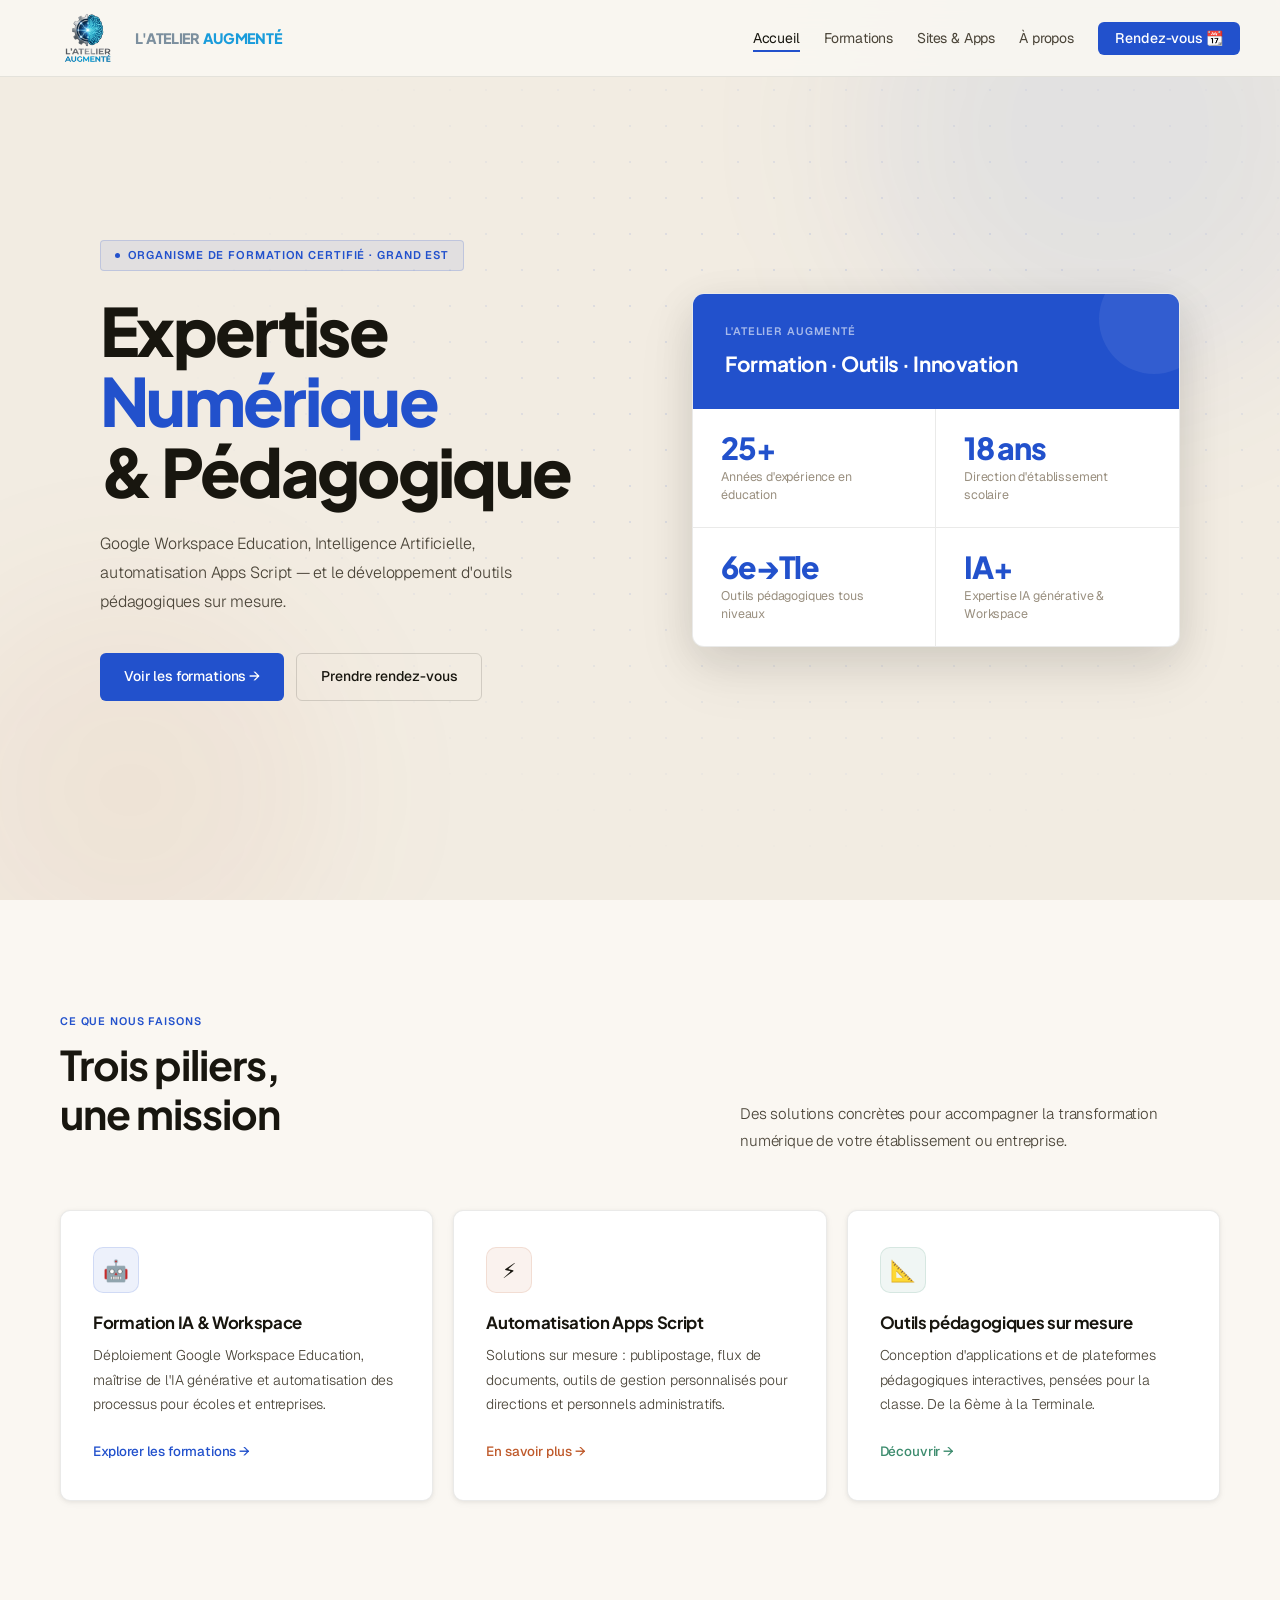
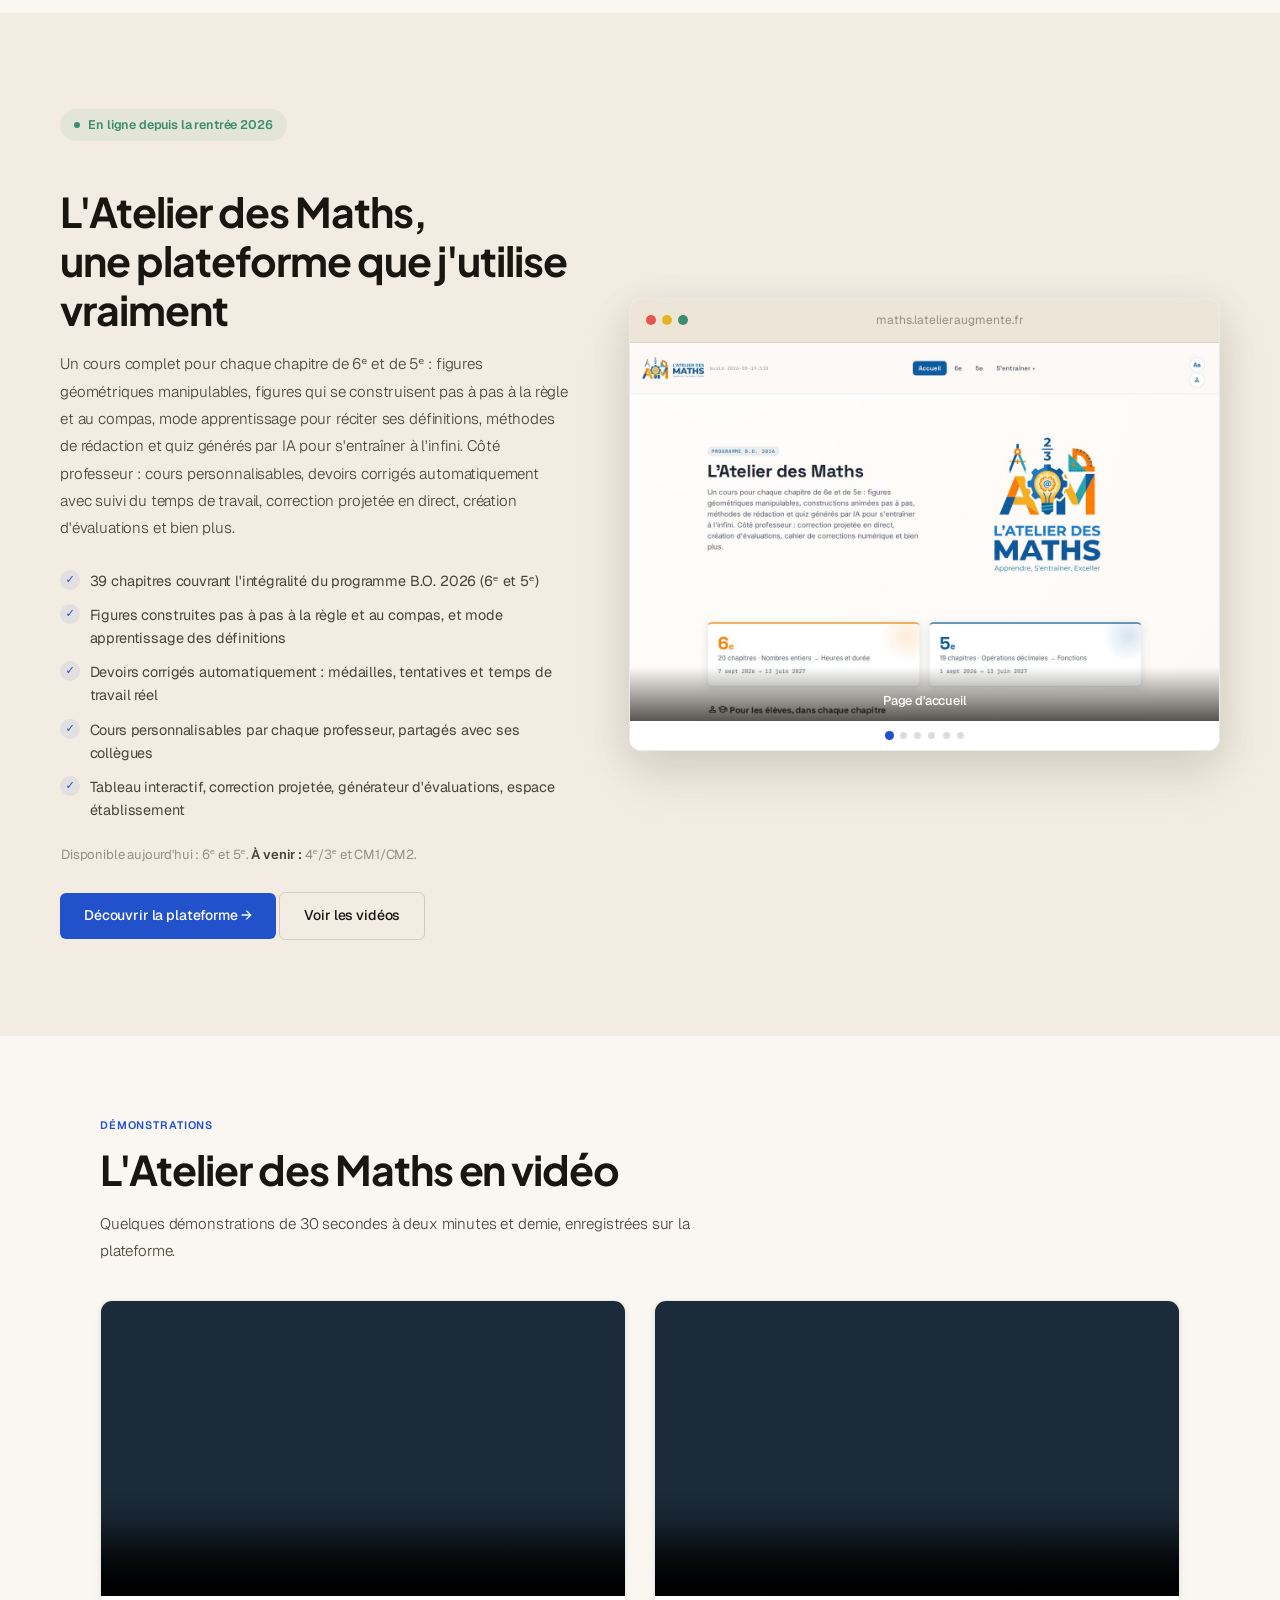
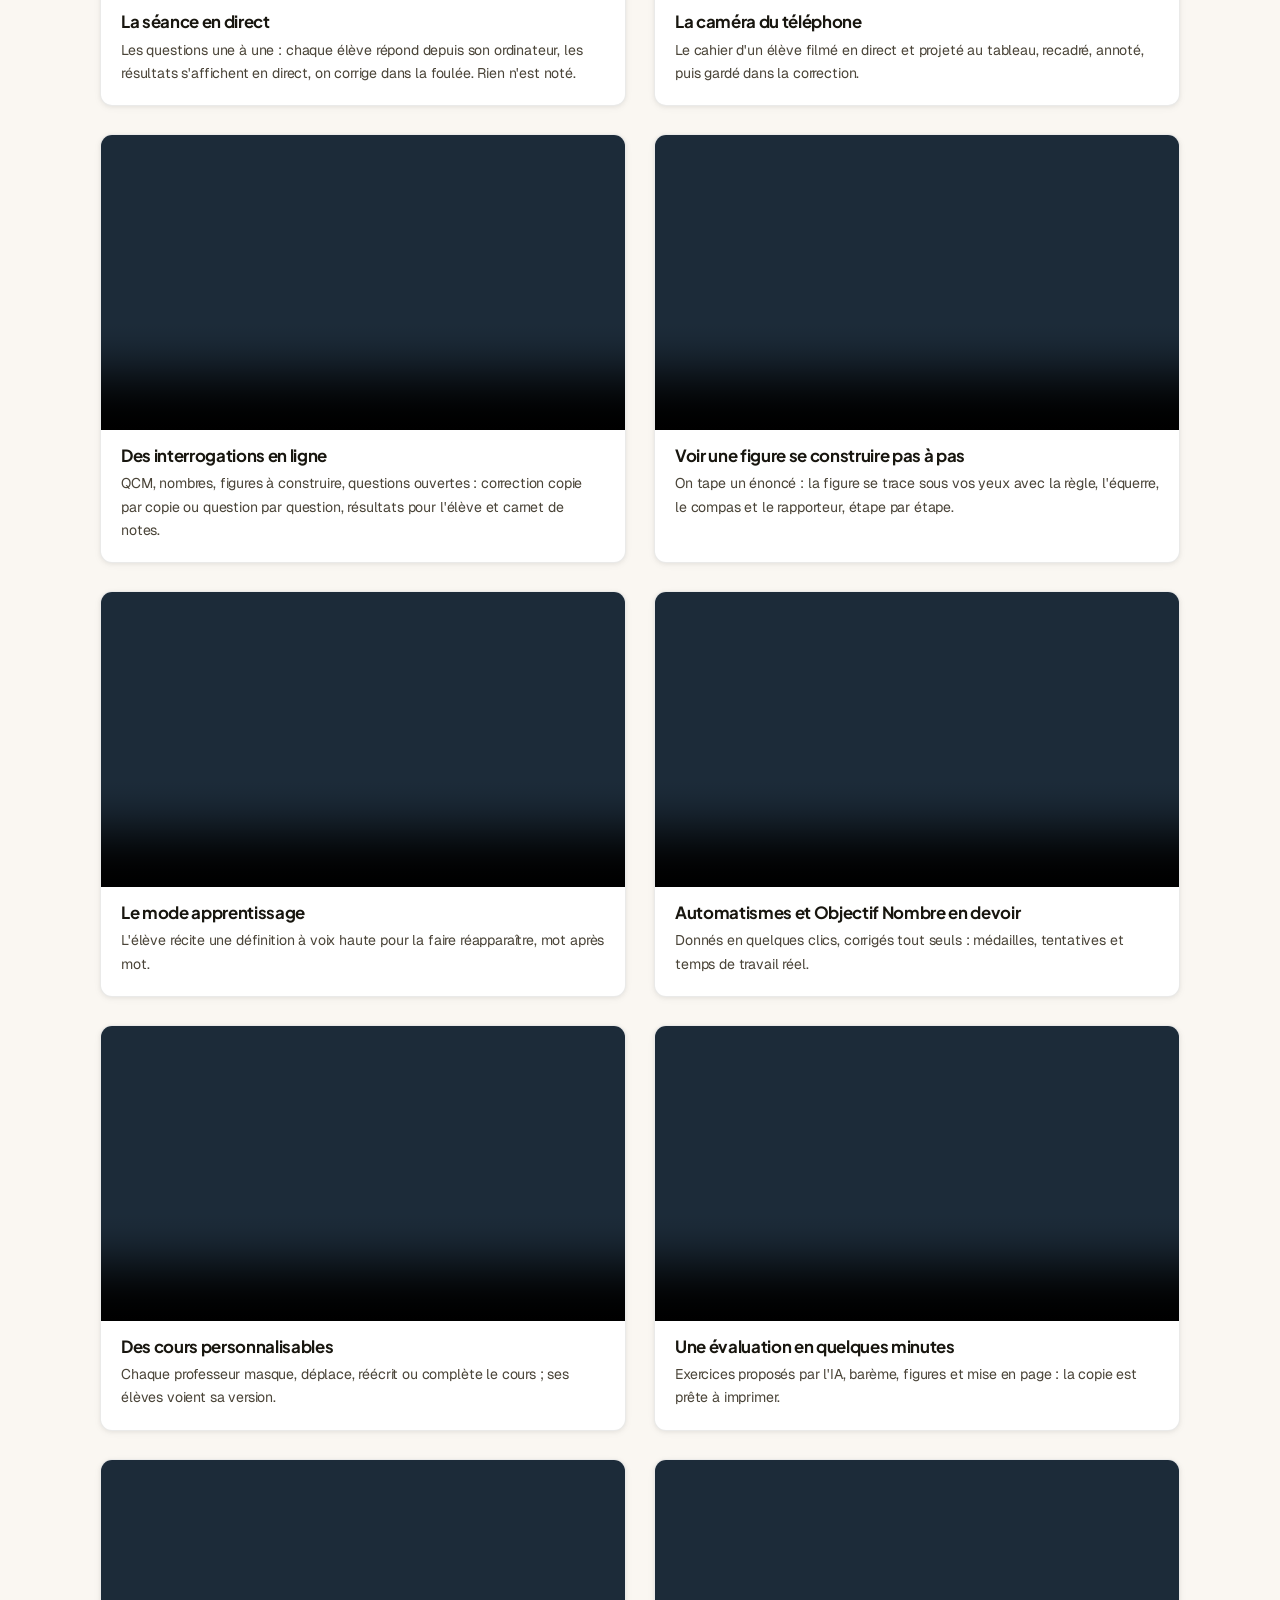
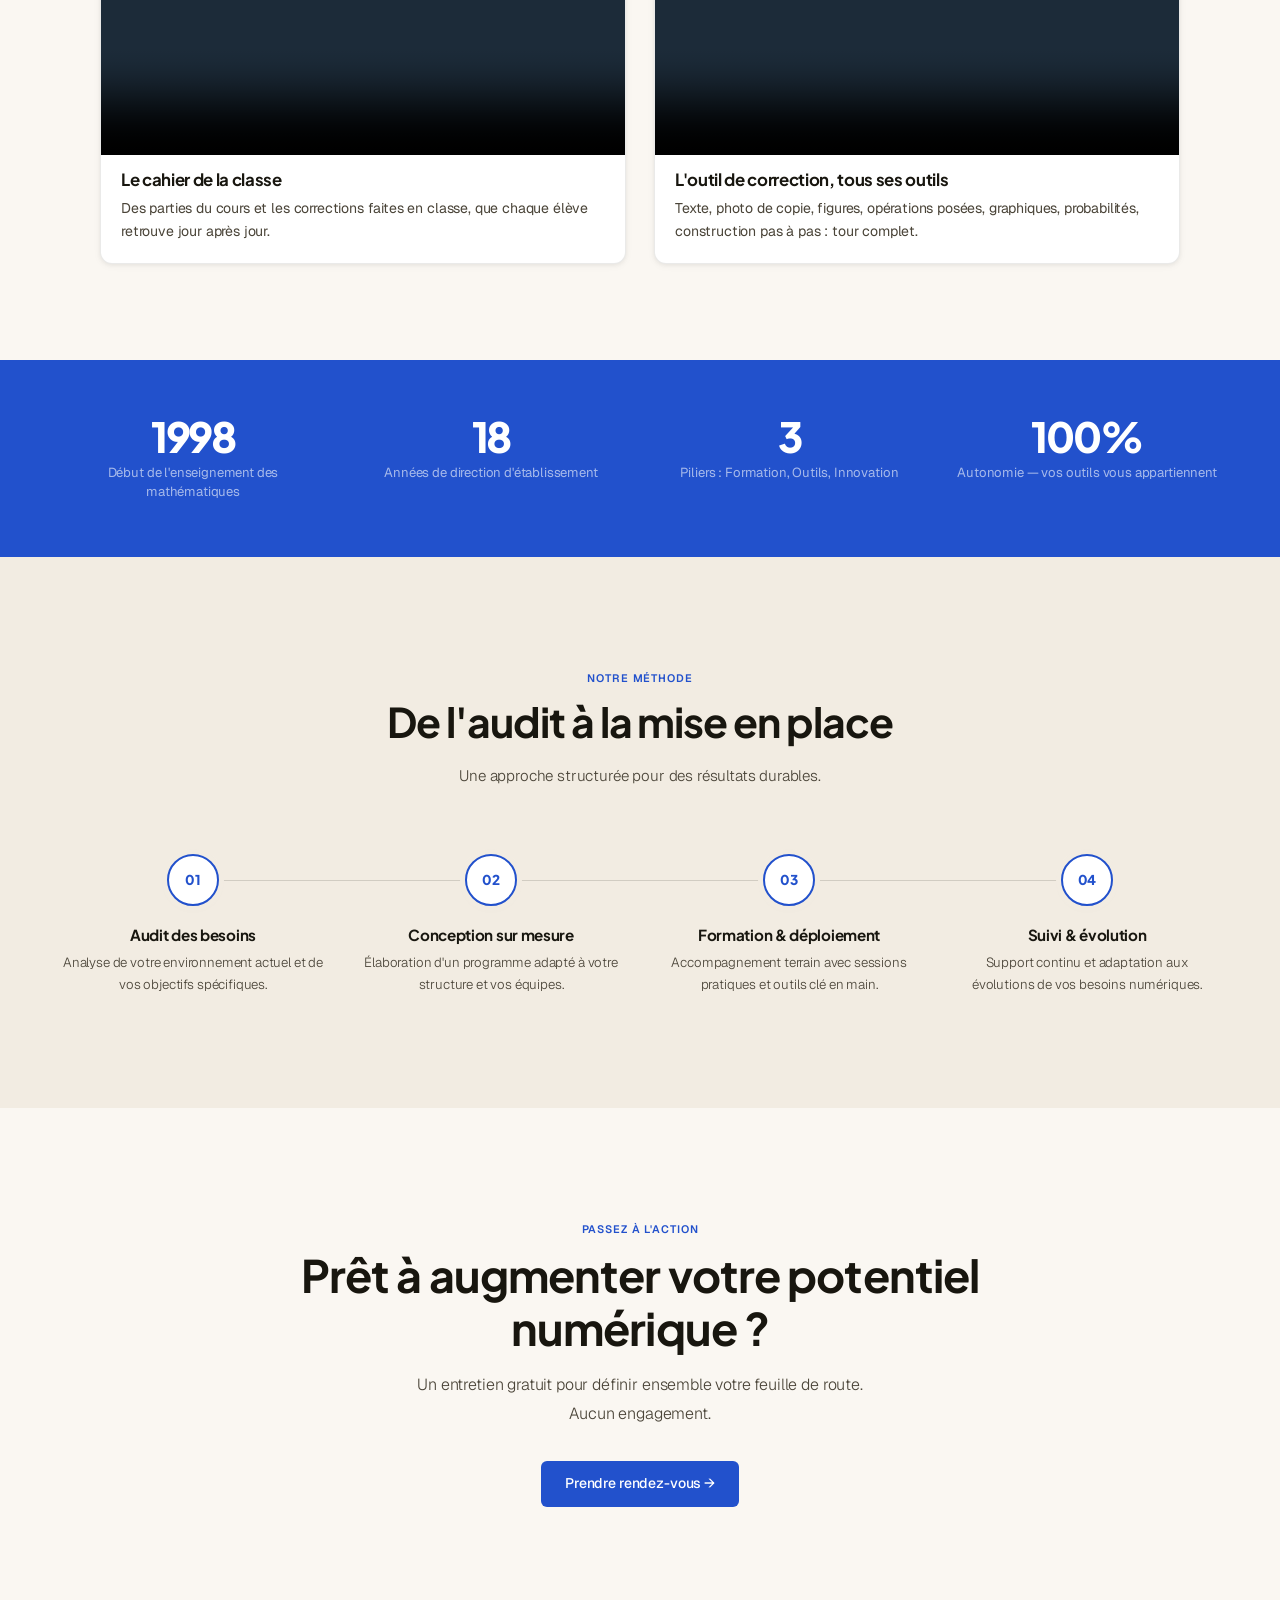
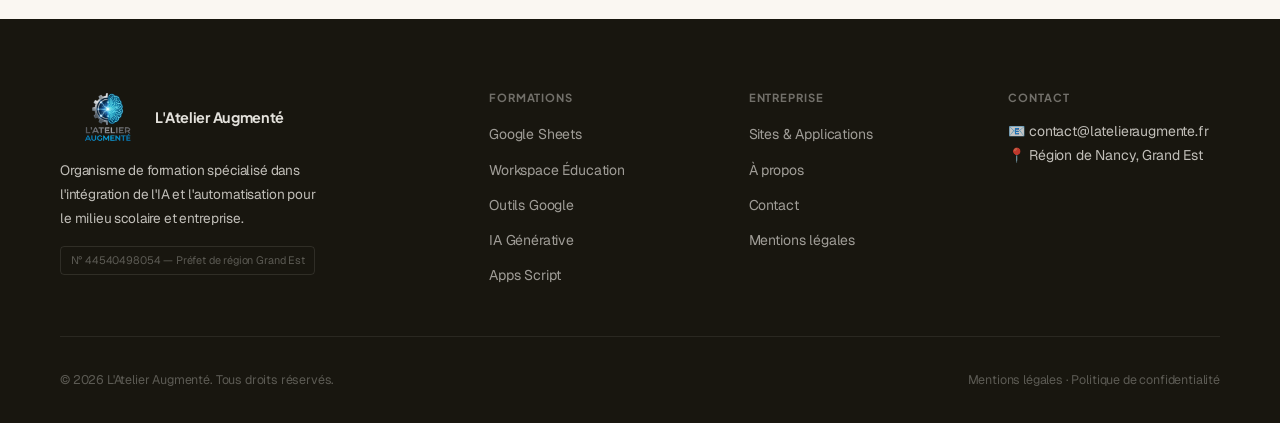
==== commit d0c62352: "Vidéos de l'Atelier des Maths : « La séance en direct » Co-Authored-By: Claude Opus 5.5 <noreply@ant" ====
--- a/index.html
+++ b/index.html
@@ -356,6 +356,11 @@
     <p class="section-sub reveal d2">Quelques démonstrations de 30 secondes à deux minutes et demie, enregistrées sur la plateforme.</p>
     <div class="video-grid">
       <article class="video-card reveal">
+        <video controls preload="none" playsinline poster="https://maths.latelieraugmente.fr/assets/videos/seance-en-direct.jpg" aria-label="Vidéo : La séance en direct"><source src="https://maths.latelieraugmente.fr/assets/videos/seance-en-direct.mp4" type="video/mp4"></video>
+        <h3>La séance en direct</h3>
+        <p>Les questions une à une : chaque élève répond depuis son ordinateur, les résultats s'affichent en direct, on corrige dans la foulée. Rien n'est noté.</p>
+      </article>
+      <article class="video-card reveal">
         <video controls preload="none" playsinline poster="https://maths.latelieraugmente.fr/assets/videos/camera-du-telephone.jpg" aria-label="Vidéo : La caméra du téléphone"><source src="https://maths.latelieraugmente.fr/assets/videos/camera-du-telephone.mp4" type="video/mp4"></video>
         <h3>La caméra du téléphone</h3>
         <p>Le cahier d'un élève filmé en direct et projeté au tableau, recadré, annoté, puis gardé dans la correction.</p>
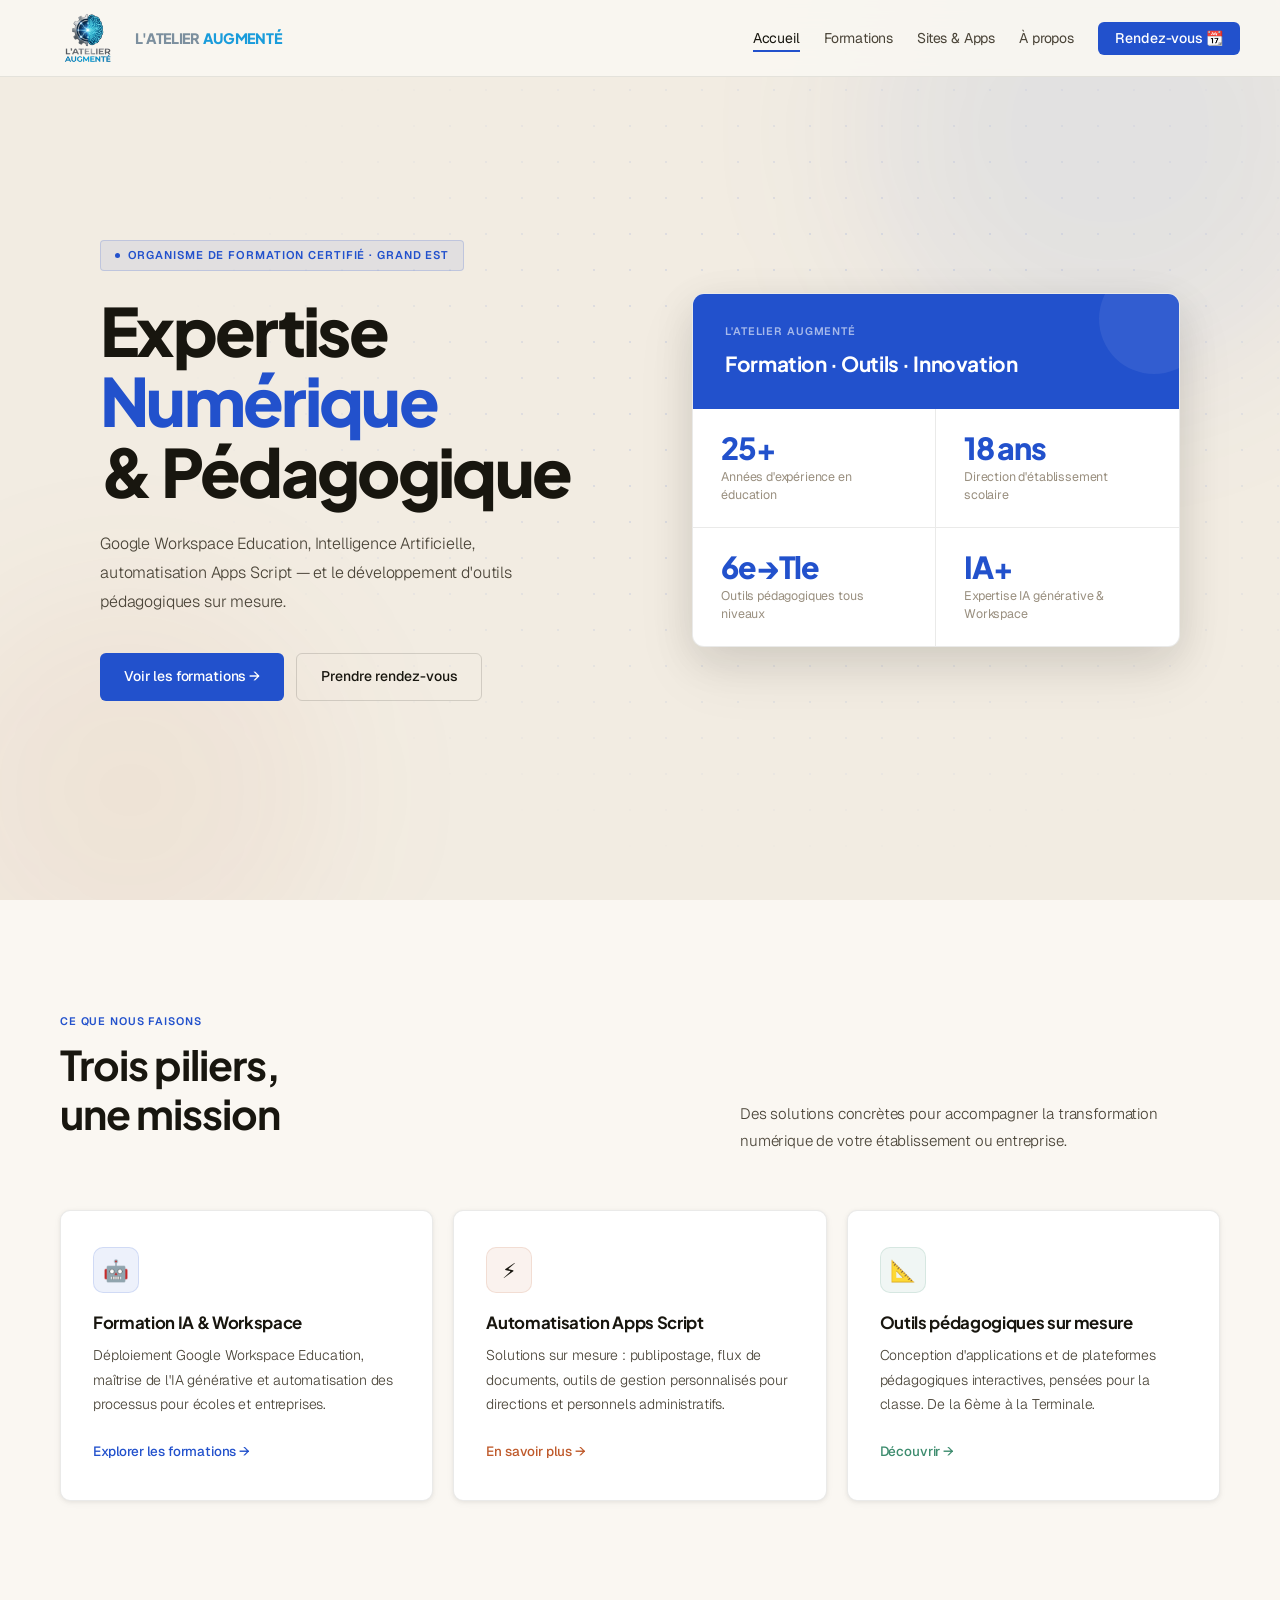
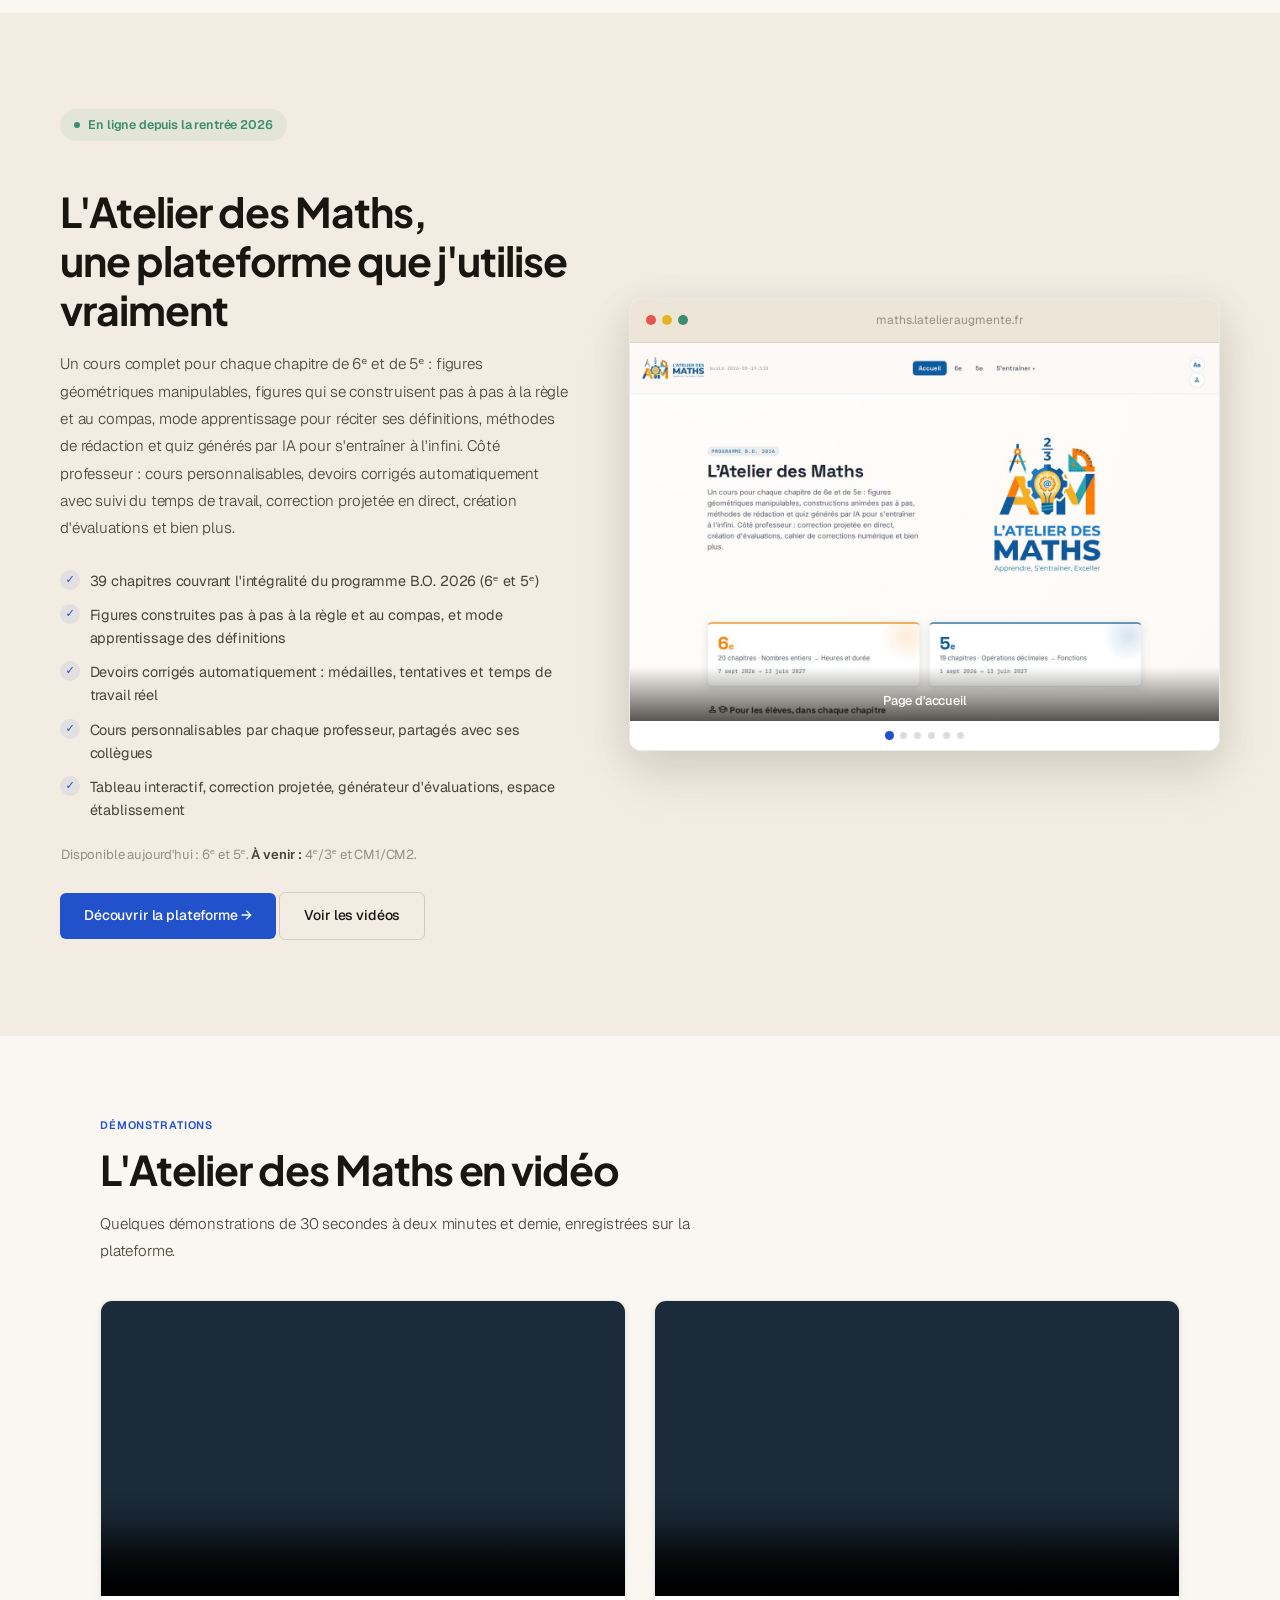
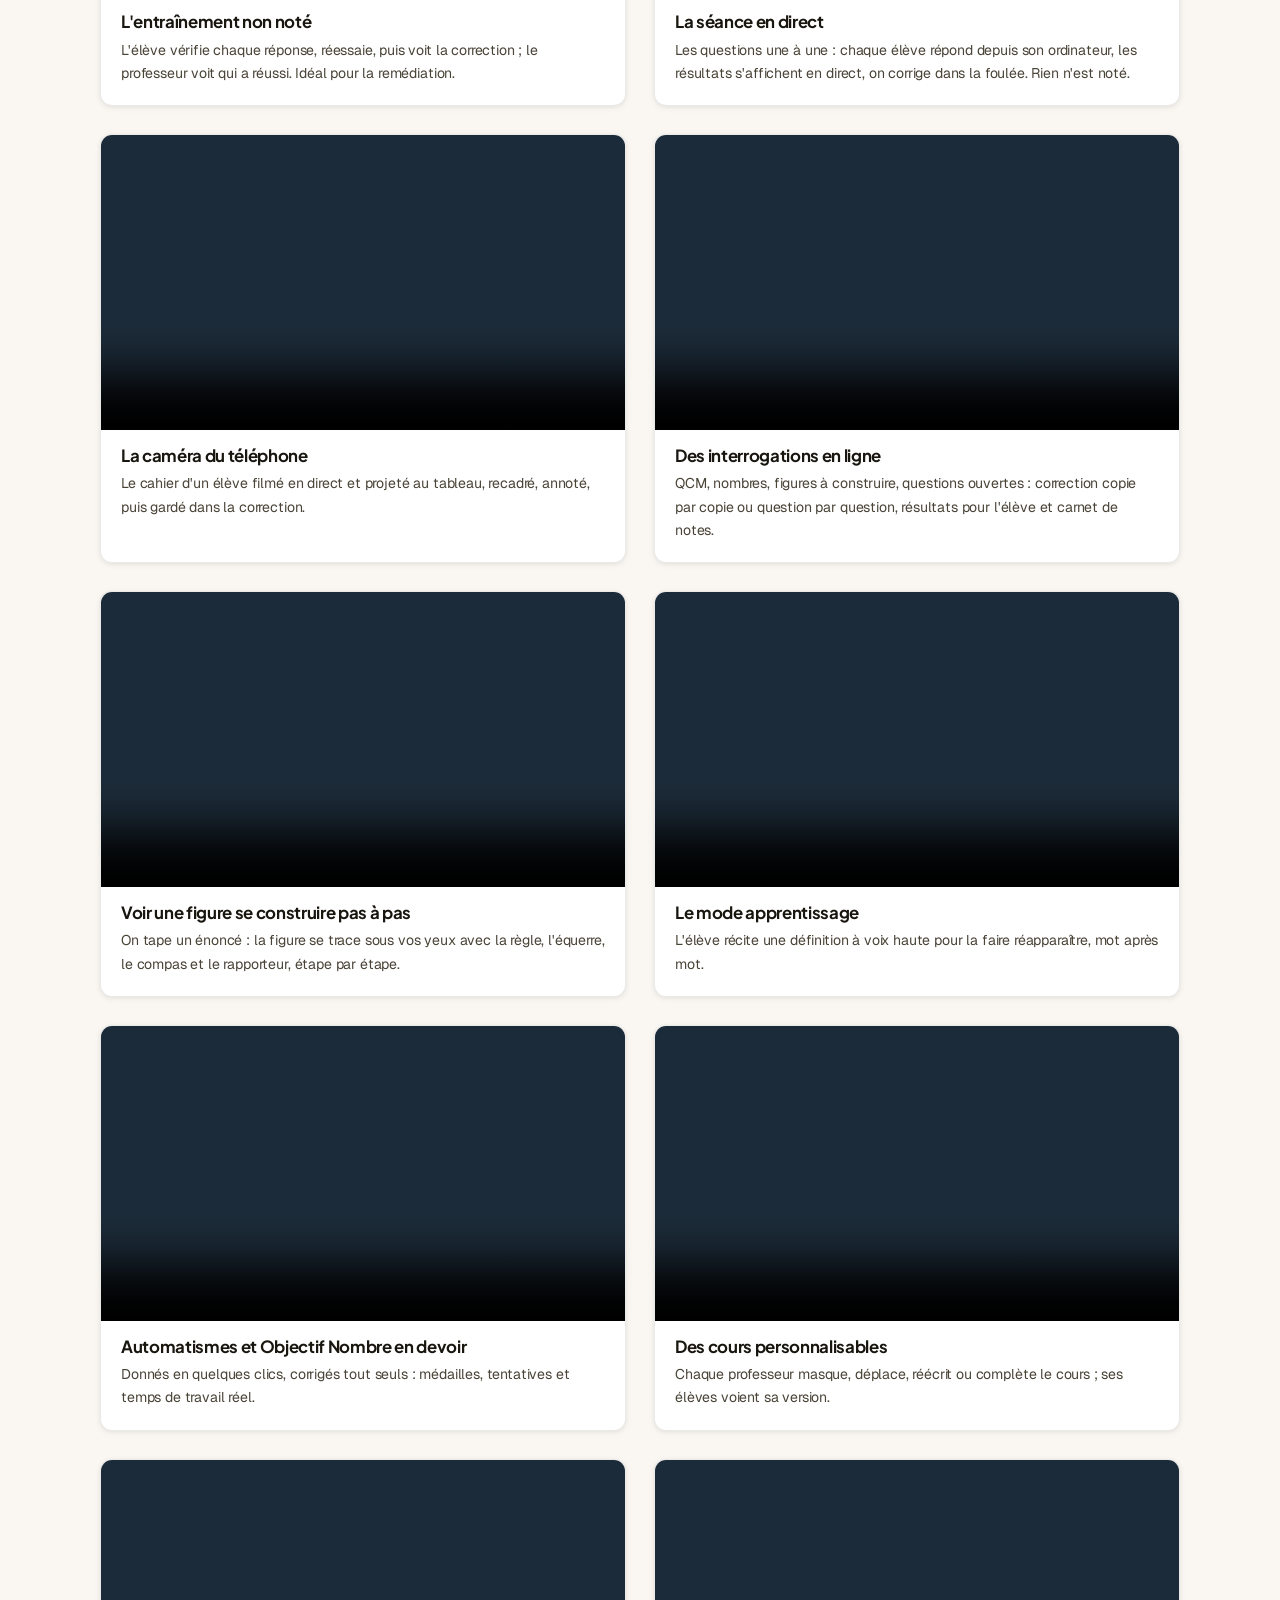
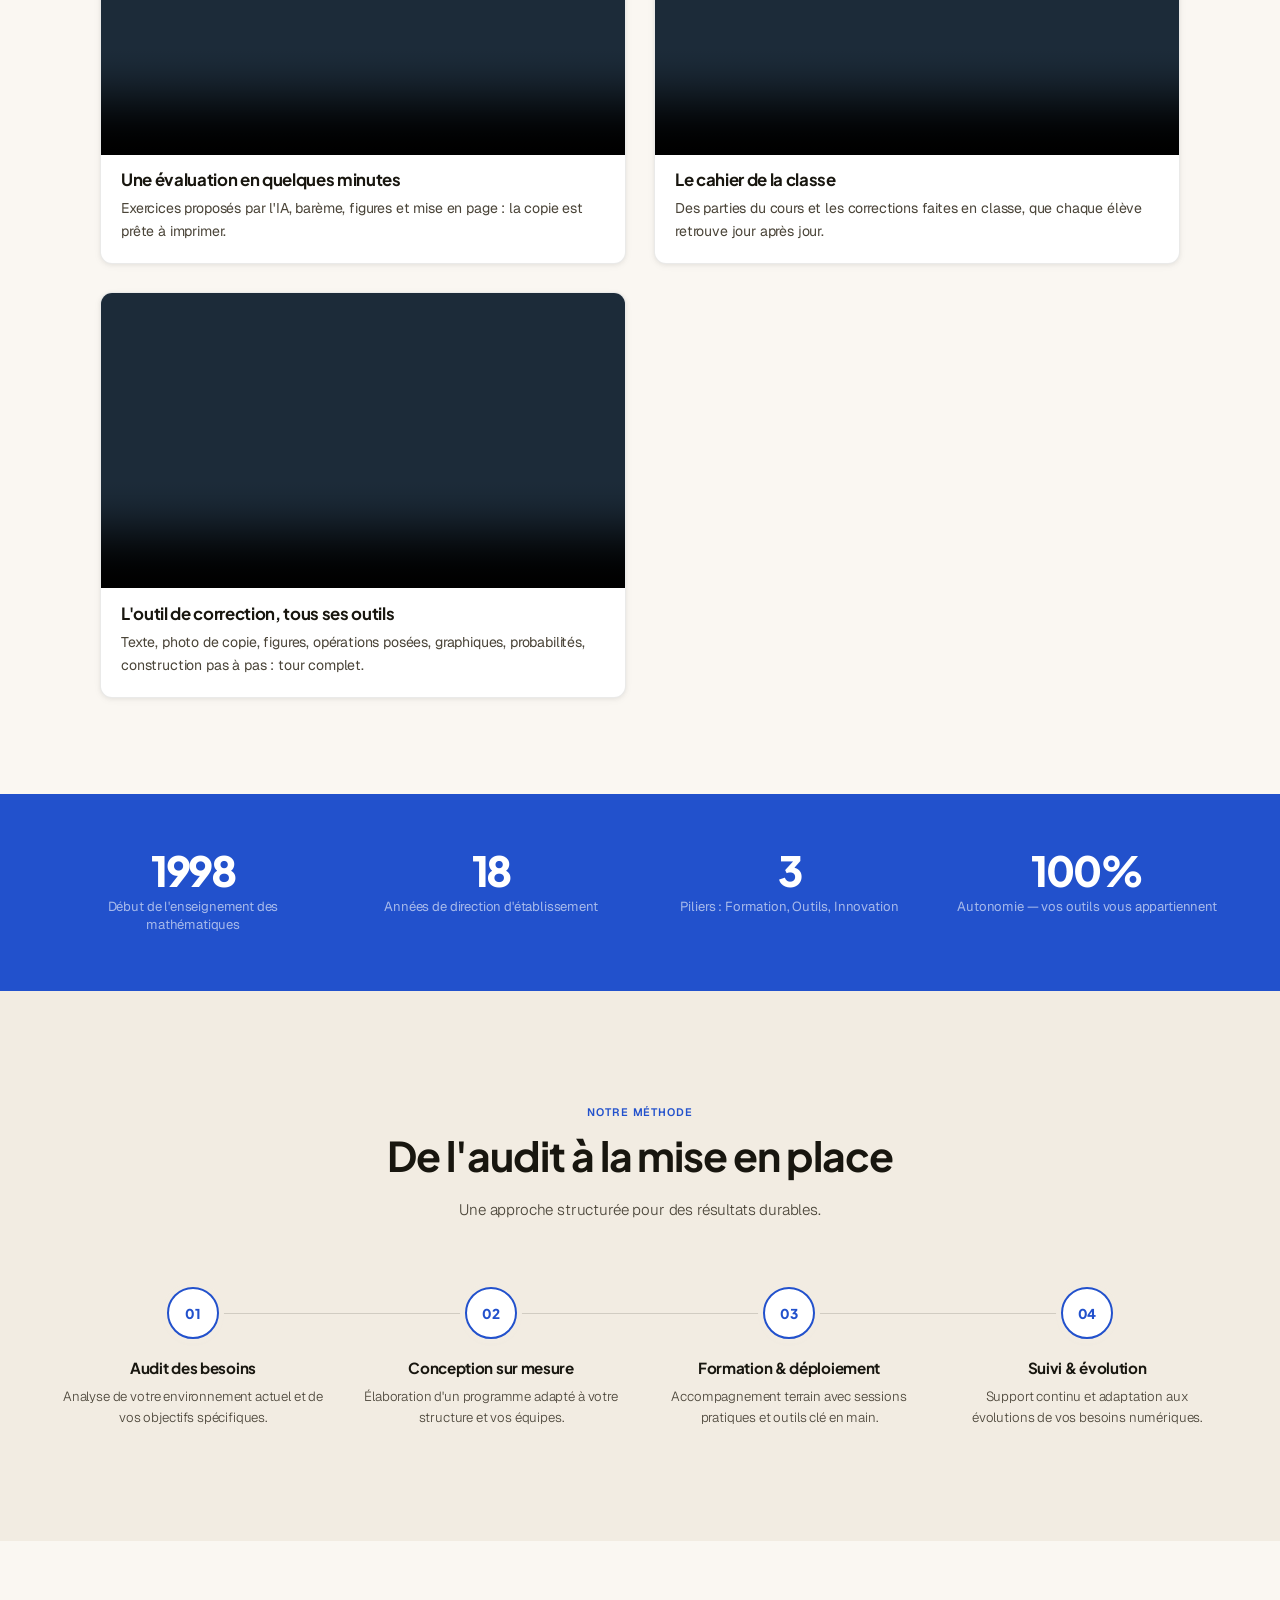
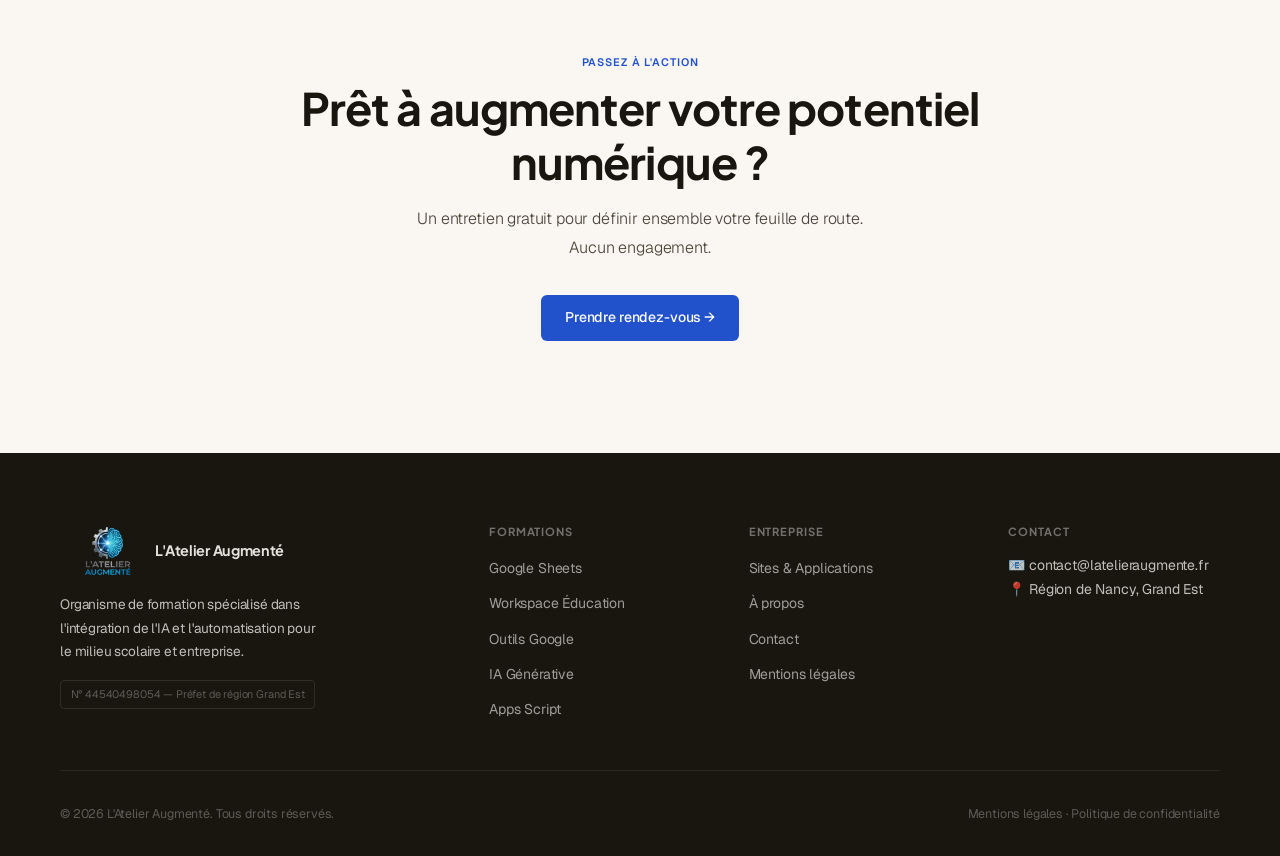
==== commit d2deb316: "Vidéos de l'Atelier des Maths : « L'entraînement non noté » Co-Authored-By: Claude Opus 5.5 <noreply" ====
--- a/index.html
+++ b/index.html
@@ -356,6 +356,11 @@
     <p class="section-sub reveal d2">Quelques démonstrations de 30 secondes à deux minutes et demie, enregistrées sur la plateforme.</p>
     <div class="video-grid">
       <article class="video-card reveal">
+        <video controls preload="none" playsinline poster="https://maths.latelieraugmente.fr/assets/videos/entrainement-non-note.jpg" aria-label="Vidéo : L'entraînement non noté"><source src="https://maths.latelieraugmente.fr/assets/videos/entrainement-non-note.mp4" type="video/mp4"></video>
+        <h3>L'entraînement non noté</h3>
+        <p>L'élève vérifie chaque réponse, réessaie, puis voit la correction ; le professeur voit qui a réussi. Idéal pour la remédiation.</p>
+      </article>
+      <article class="video-card reveal">
         <video controls preload="none" playsinline poster="https://maths.latelieraugmente.fr/assets/videos/seance-en-direct.jpg" aria-label="Vidéo : La séance en direct"><source src="https://maths.latelieraugmente.fr/assets/videos/seance-en-direct.mp4" type="video/mp4"></video>
         <h3>La séance en direct</h3>
         <p>Les questions une à une : chaque élève répond depuis son ordinateur, les résultats s'affichent en direct, on corrige dans la foulée. Rien n'est noté.</p>
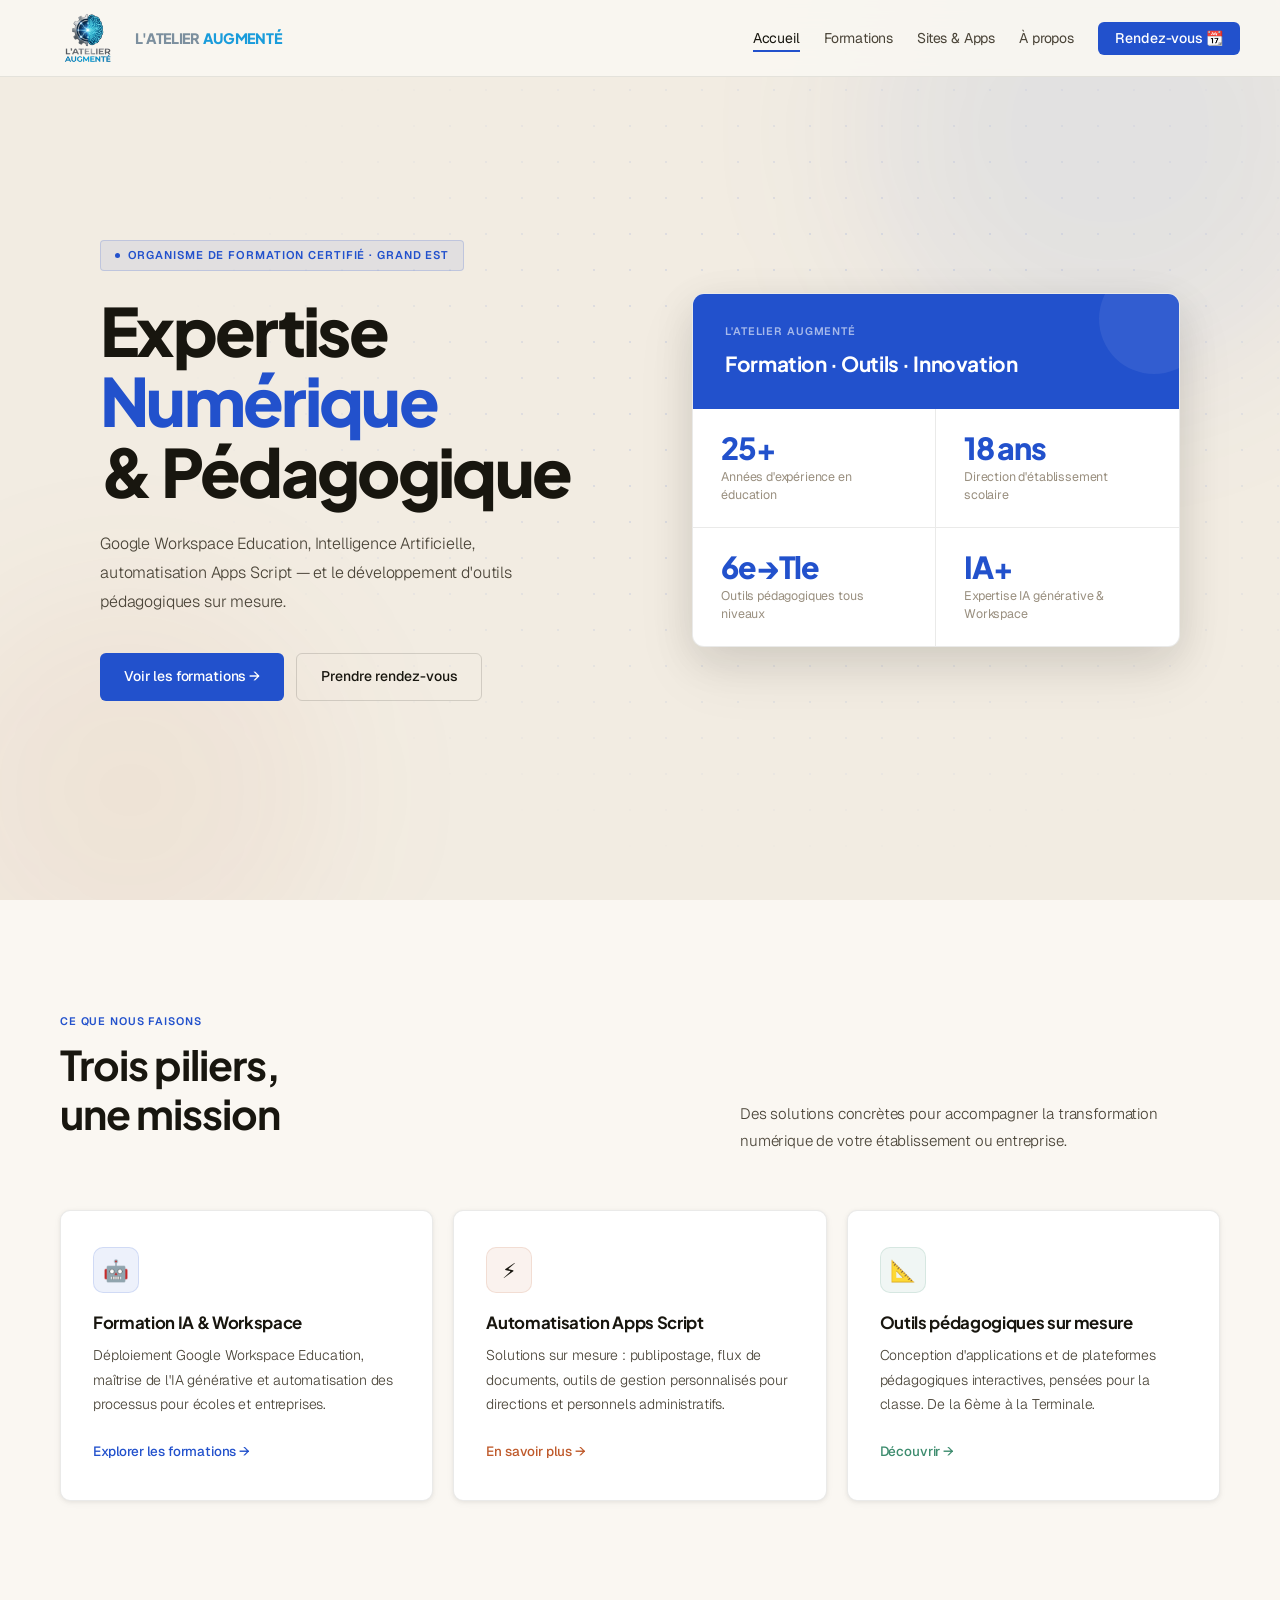
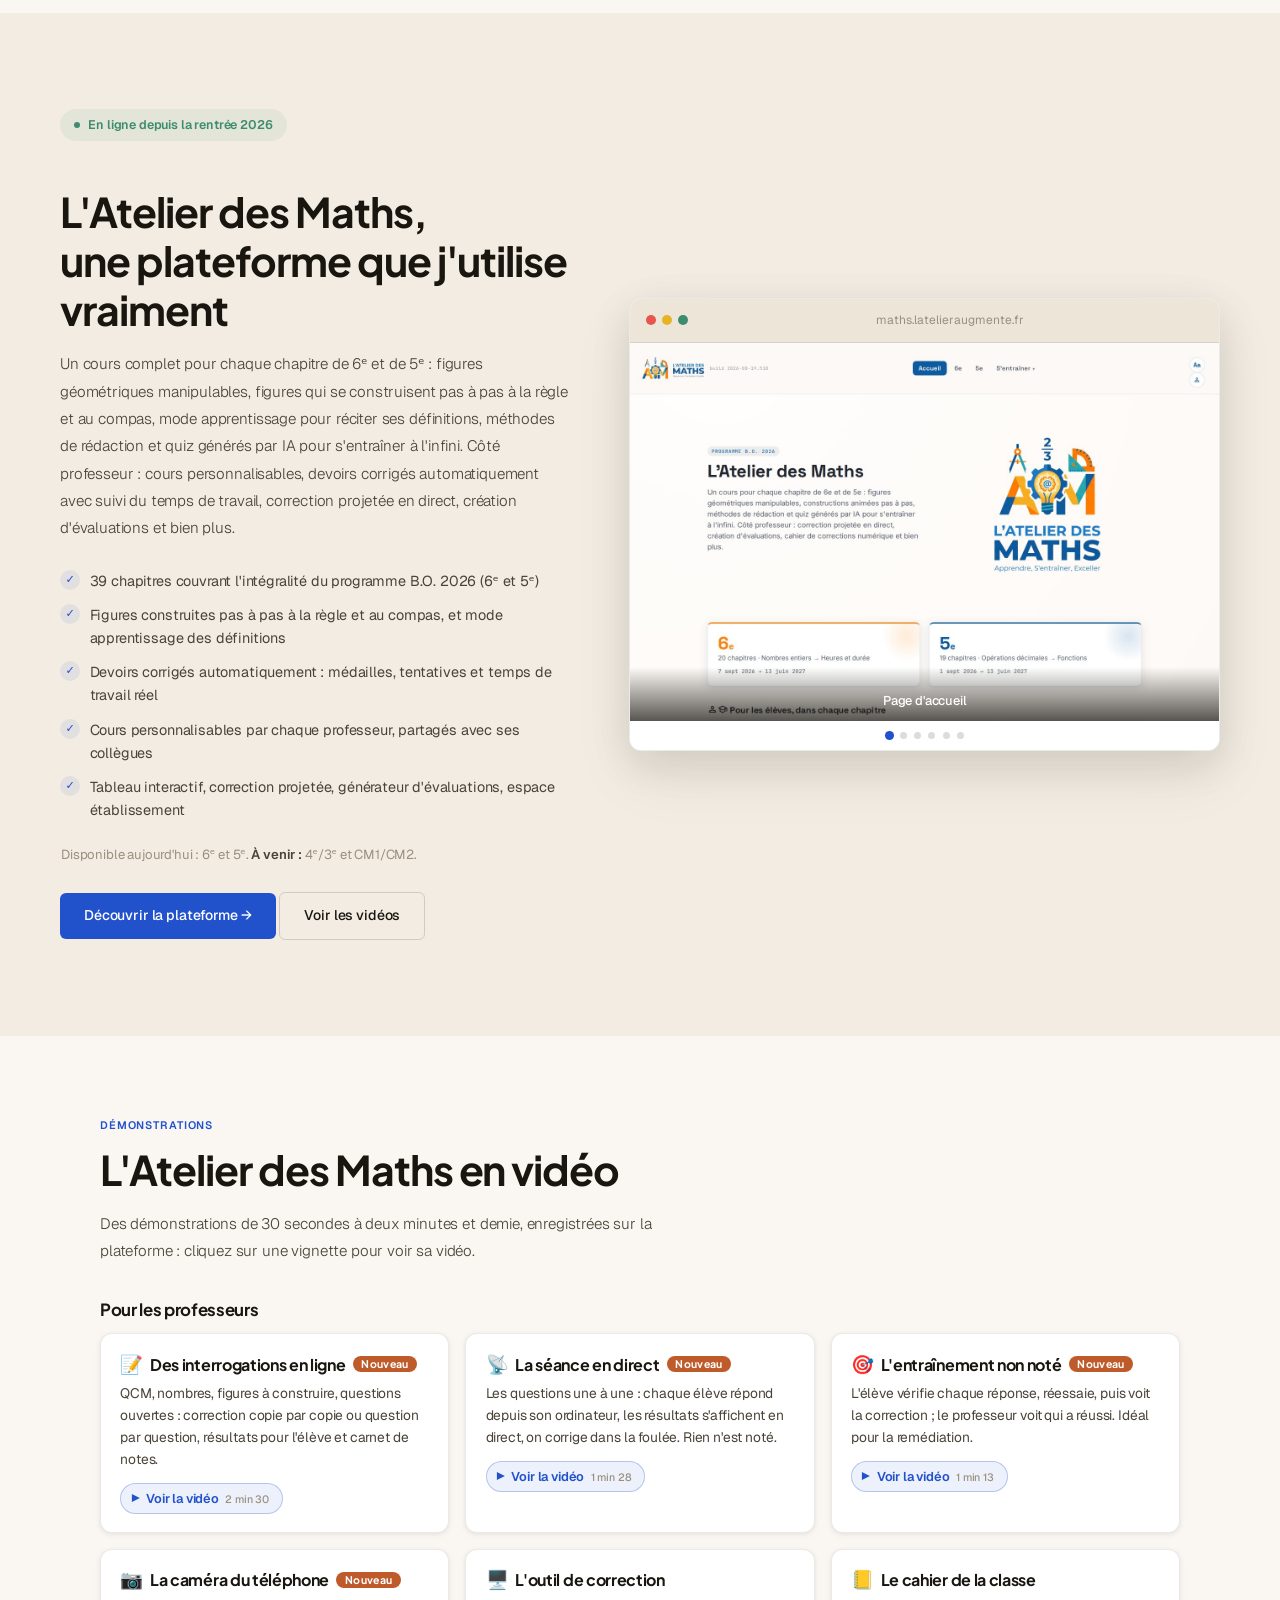
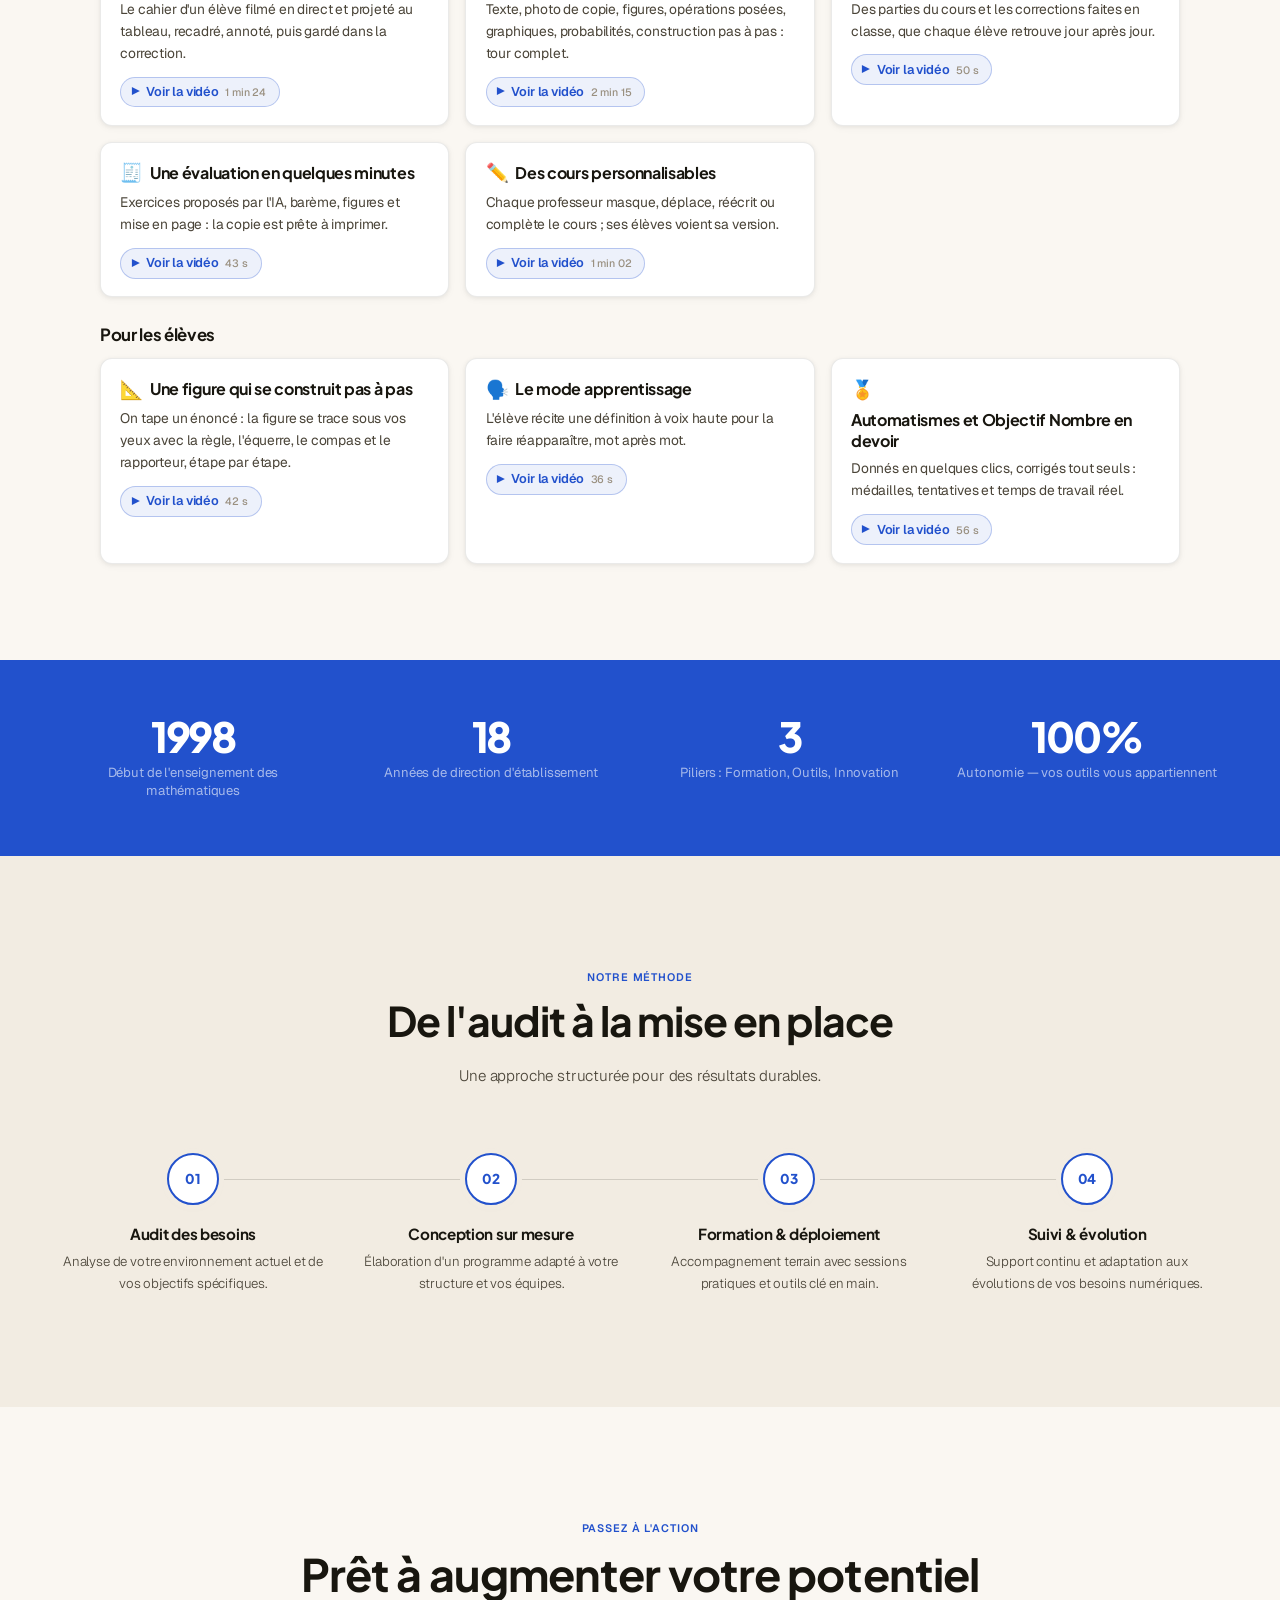
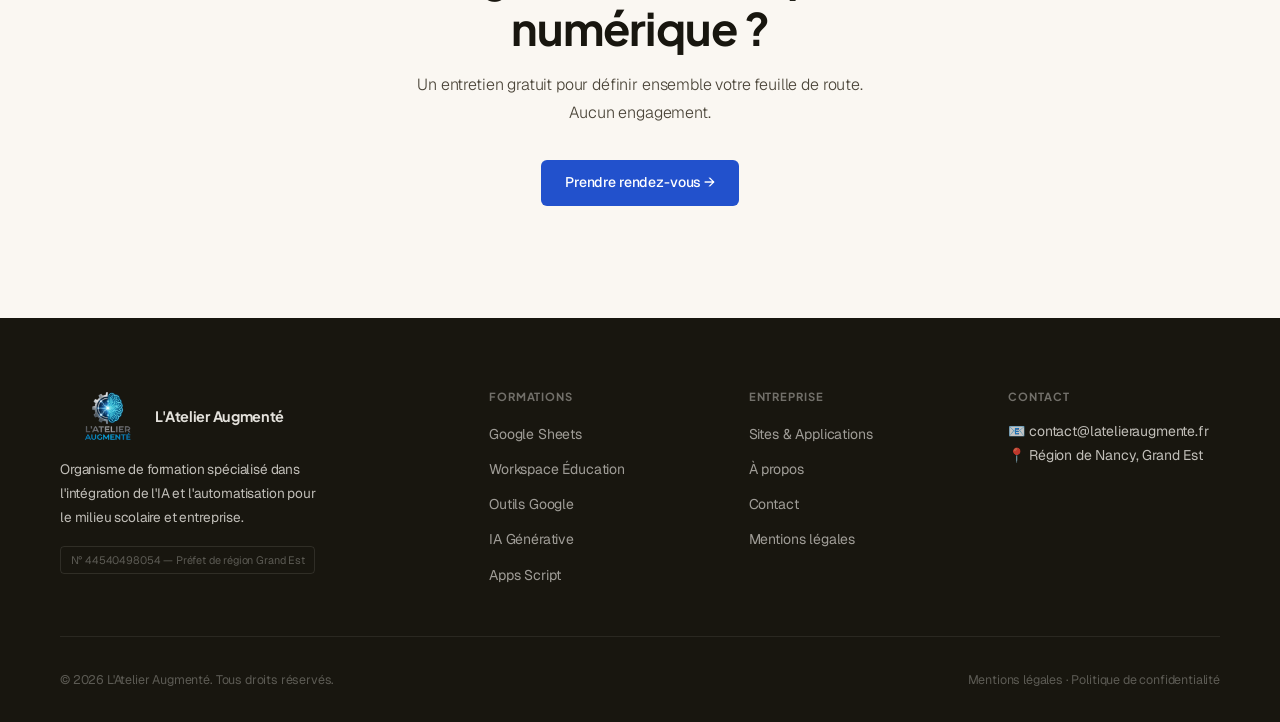
==== commit 695a28c5: "Vidéos de L'Atelier des Maths en accordéon dans les vignettes (professeurs / élèves) Co-Authored-By:" ====
--- a/index.html
+++ b/index.html
@@ -353,63 +353,92 @@
   <div class="wrap">
     <span class="section-tag reveal">Démonstrations</span>
     <h2 class="section-title reveal d1">L'Atelier des Maths en vidéo</h2>
-    <p class="section-sub reveal d2">Quelques démonstrations de 30 secondes à deux minutes et demie, enregistrées sur la plateforme.</p>
-    <div class="video-grid">
-      <article class="video-card reveal">
-        <video controls preload="none" playsinline poster="https://maths.latelieraugmente.fr/assets/videos/entrainement-non-note.jpg" aria-label="Vidéo : L'entraînement non noté"><source src="https://maths.latelieraugmente.fr/assets/videos/entrainement-non-note.mp4" type="video/mp4"></video>
-        <h3>L'entraînement non noté</h3>
-        <p>L'élève vérifie chaque réponse, réessaie, puis voit la correction ; le professeur voit qui a réussi. Idéal pour la remédiation.</p>
-      </article>
-      <article class="video-card reveal">
-        <video controls preload="none" playsinline poster="https://maths.latelieraugmente.fr/assets/videos/seance-en-direct.jpg" aria-label="Vidéo : La séance en direct"><source src="https://maths.latelieraugmente.fr/assets/videos/seance-en-direct.mp4" type="video/mp4"></video>
-        <h3>La séance en direct</h3>
-        <p>Les questions une à une : chaque élève répond depuis son ordinateur, les résultats s'affichent en direct, on corrige dans la foulée. Rien n'est noté.</p>
-      </article>
-      <article class="video-card reveal">
-        <video controls preload="none" playsinline poster="https://maths.latelieraugmente.fr/assets/videos/camera-du-telephone.jpg" aria-label="Vidéo : La caméra du téléphone"><source src="https://maths.latelieraugmente.fr/assets/videos/camera-du-telephone.mp4" type="video/mp4"></video>
-        <h3>La caméra du téléphone</h3>
-        <p>Le cahier d'un élève filmé en direct et projeté au tableau, recadré, annoté, puis gardé dans la correction.</p>
-      </article>
-      <article class="video-card reveal d1">
-        <video controls preload="none" playsinline poster="https://maths.latelieraugmente.fr/assets/videos/interrogations-en-ligne.jpg" aria-label="Vidéo : Des interrogations en ligne"><source src="https://maths.latelieraugmente.fr/assets/videos/interrogations-en-ligne.mp4" type="video/mp4"></video>
-        <h3>Des interrogations en ligne</h3>
-        <p>QCM, nombres, figures à construire, questions ouvertes : correction copie par copie ou question par question, résultats pour l'élève et carnet de notes.</p>
-      </article>
-      <article class="video-card reveal">
-        <video controls preload="none" playsinline poster="https://maths.latelieraugmente.fr/assets/videos/construction-animee.jpg" aria-label="Vidéo : Voir une figure se construire pas à pas"><source src="https://maths.latelieraugmente.fr/assets/videos/construction-animee.mp4?v=2" type="video/mp4"></video>
-        <h3>Voir une figure se construire pas à pas</h3>
-        <p>On tape un énoncé : la figure se trace sous vos yeux avec la règle, l'équerre, le compas et le rapporteur, étape par étape.</p>
-      </article>
-      <article class="video-card reveal d1">
-        <video controls preload="none" playsinline poster="https://maths.latelieraugmente.fr/assets/videos/mode-apprentissage.jpg" aria-label="Vidéo : Le mode apprentissage"><source src="https://maths.latelieraugmente.fr/assets/videos/mode-apprentissage.mp4" type="video/mp4"></video>
-        <h3>Le mode apprentissage</h3>
-        <p>L'élève récite une définition à voix haute pour la faire réapparaître, mot après mot.</p>
-      </article>
-      <article class="video-card reveal d2">
-        <video controls preload="none" playsinline poster="https://maths.latelieraugmente.fr/assets/videos/devoirs-automatismes-objectif-nombre.jpg?v=2" aria-label="Vidéo : Automatismes et Objectif Nombre en devoir"><source src="https://maths.latelieraugmente.fr/assets/videos/devoirs-automatismes-objectif-nombre.mp4?v=2" type="video/mp4"></video>
-        <h3>Automatismes et Objectif Nombre en devoir</h3>
-        <p>Donnés en quelques clics, corrigés tout seuls : médailles, tentatives et temps de travail réel.</p>
-      </article>
-      <article class="video-card reveal d3">
-        <video controls preload="none" playsinline poster="https://maths.latelieraugmente.fr/assets/videos/personnaliser-les-cours.jpg" aria-label="Vidéo : Des cours personnalisables"><source src="https://maths.latelieraugmente.fr/assets/videos/personnaliser-les-cours.mp4" type="video/mp4"></video>
-        <h3>Des cours personnalisables</h3>
-        <p>Chaque professeur masque, déplace, réécrit ou complète le cours ; ses élèves voient sa version.</p>
-      </article>
-      <article class="video-card reveal d1">
-        <video controls preload="none" playsinline poster="https://maths.latelieraugmente.fr/assets/videos/creer-une-evaluation.jpg?v=2" aria-label="Vidéo : Une évaluation en quelques minutes"><source src="https://maths.latelieraugmente.fr/assets/videos/creer-une-evaluation.mp4?v=2" type="video/mp4"></video>
-        <h3>Une évaluation en quelques minutes</h3>
-        <p>Exercices proposés par l'IA, barème, figures et mise en page : la copie est prête à imprimer.</p>
-      </article>
-      <article class="video-card reveal d2">
-        <video controls preload="none" playsinline poster="https://maths.latelieraugmente.fr/assets/videos/cahier-de-la-classe.jpg?v=2" aria-label="Vidéo : Le cahier de la classe"><source src="https://maths.latelieraugmente.fr/assets/videos/cahier-de-la-classe.mp4?v=2" type="video/mp4"></video>
-        <h3>Le cahier de la classe</h3>
-        <p>Des parties du cours et les corrections faites en classe, que chaque élève retrouve jour après jour.</p>
-      </article>
-      <article class="video-card reveal d3">
-        <video controls preload="none" playsinline poster="https://maths.latelieraugmente.fr/assets/videos/outils-de-correction.jpg?v=2" aria-label="Vidéo : L'outil de correction, tous ses outils"><source src="https://maths.latelieraugmente.fr/assets/videos/outils-de-correction.mp4?v=2" type="video/mp4"></video>
-        <h3>L'outil de correction, tous ses outils</h3>
-        <p>Texte, photo de copie, figures, opérations posées, graphiques, probabilités, construction pas à pas : tour complet.</p>
-      </article>
+    <p class="section-sub reveal d2">Des démonstrations de 30 secondes à deux minutes et demie, enregistrées sur la plateforme : cliquez sur une vignette pour voir sa vidéo.</p>
+    <!-- Vidéos en accordéon dans les vignettes -- demandé : "Fais pareil sur le site de l'atelier augmenté" (comme
+         la page d'accueil de L'Atelier des Maths). Un clic sur une vignette ouvre sa vidéo sur toute la largeur
+         (une seule à la fois) ; fichiers servis par maths.latelieraugmente.fr, chargés seulement à l'ouverture. -->
+    <h3 class="av-group reveal">Pour les professeurs</h3>
+    <div class="av-grid">
+        <div class="av-tile reveal" data-video="interrogations-en-ligne" data-v="" tabindex="0" role="button" aria-expanded="false">
+          <div class="av-txt">
+            <h3><span class="av-ico" aria-hidden="true">📝</span>Des interrogations en ligne <span class="av-new">Nouveau</span></h3>
+            <p>QCM, nombres, figures à construire, questions ouvertes : correction copie par copie ou question par question, résultats pour l'élève et carnet de notes.</p>
+            <span class="av-btn"><span class="av-play" aria-hidden="true">▶</span> Voir la vidéo <small>2 min 30</small></span>
+          </div>
+        </div>
+        <div class="av-tile reveal" data-video="seance-en-direct" data-v="" tabindex="0" role="button" aria-expanded="false">
+          <div class="av-txt">
+            <h3><span class="av-ico" aria-hidden="true">📡</span>La séance en direct <span class="av-new">Nouveau</span></h3>
+            <p>Les questions une à une : chaque élève répond depuis son ordinateur, les résultats s'affichent en direct, on corrige dans la foulée. Rien n'est noté.</p>
+            <span class="av-btn"><span class="av-play" aria-hidden="true">▶</span> Voir la vidéo <small>1 min 28</small></span>
+          </div>
+        </div>
+        <div class="av-tile reveal" data-video="entrainement-non-note" data-v="" tabindex="0" role="button" aria-expanded="false">
+          <div class="av-txt">
+            <h3><span class="av-ico" aria-hidden="true">🎯</span>L'entraînement non noté <span class="av-new">Nouveau</span></h3>
+            <p>L'élève vérifie chaque réponse, réessaie, puis voit la correction ; le professeur voit qui a réussi. Idéal pour la remédiation.</p>
+            <span class="av-btn"><span class="av-play" aria-hidden="true">▶</span> Voir la vidéo <small>1 min 13</small></span>
+          </div>
+        </div>
+        <div class="av-tile reveal" data-video="camera-du-telephone" data-v="" tabindex="0" role="button" aria-expanded="false">
+          <div class="av-txt">
+            <h3><span class="av-ico" aria-hidden="true">📷</span>La caméra du téléphone <span class="av-new">Nouveau</span></h3>
+            <p>Le cahier d'un élève filmé en direct et projeté au tableau, recadré, annoté, puis gardé dans la correction.</p>
+            <span class="av-btn"><span class="av-play" aria-hidden="true">▶</span> Voir la vidéo <small>1 min 24</small></span>
+          </div>
+        </div>
+        <div class="av-tile reveal" data-video="outils-de-correction" data-v="2" tabindex="0" role="button" aria-expanded="false">
+          <div class="av-txt">
+            <h3><span class="av-ico" aria-hidden="true">🖥️</span>L'outil de correction</h3>
+            <p>Texte, photo de copie, figures, opérations posées, graphiques, probabilités, construction pas à pas : tour complet.</p>
+            <span class="av-btn"><span class="av-play" aria-hidden="true">▶</span> Voir la vidéo <small>2 min 15</small></span>
+          </div>
+        </div>
+        <div class="av-tile reveal" data-video="cahier-de-la-classe" data-v="2" tabindex="0" role="button" aria-expanded="false">
+          <div class="av-txt">
+            <h3><span class="av-ico" aria-hidden="true">📒</span>Le cahier de la classe</h3>
+            <p>Des parties du cours et les corrections faites en classe, que chaque élève retrouve jour après jour.</p>
+            <span class="av-btn"><span class="av-play" aria-hidden="true">▶</span> Voir la vidéo <small>50 s</small></span>
+          </div>
+        </div>
+        <div class="av-tile reveal" data-video="creer-une-evaluation" data-v="2" tabindex="0" role="button" aria-expanded="false">
+          <div class="av-txt">
+            <h3><span class="av-ico" aria-hidden="true">🧾</span>Une évaluation en quelques minutes</h3>
+            <p>Exercices proposés par l'IA, barème, figures et mise en page : la copie est prête à imprimer.</p>
+            <span class="av-btn"><span class="av-play" aria-hidden="true">▶</span> Voir la vidéo <small>43 s</small></span>
+          </div>
+        </div>
+        <div class="av-tile reveal" data-video="personnaliser-les-cours" data-v="" tabindex="0" role="button" aria-expanded="false">
+          <div class="av-txt">
+            <h3><span class="av-ico" aria-hidden="true">✏️</span>Des cours personnalisables</h3>
+            <p>Chaque professeur masque, déplace, réécrit ou complète le cours ; ses élèves voient sa version.</p>
+            <span class="av-btn"><span class="av-play" aria-hidden="true">▶</span> Voir la vidéo <small>1 min 02</small></span>
+          </div>
+        </div>
+    </div>
+    <h3 class="av-group reveal">Pour les élèves</h3>
+    <div class="av-grid">
+        <div class="av-tile reveal" data-video="construction-animee" data-v="2" tabindex="0" role="button" aria-expanded="false">
+          <div class="av-txt">
+            <h3><span class="av-ico" aria-hidden="true">📐</span>Une figure qui se construit pas à pas</h3>
+            <p>On tape un énoncé : la figure se trace sous vos yeux avec la règle, l'équerre, le compas et le rapporteur, étape par étape.</p>
+            <span class="av-btn"><span class="av-play" aria-hidden="true">▶</span> Voir la vidéo <small>42 s</small></span>
+          </div>
+        </div>
+        <div class="av-tile reveal" data-video="mode-apprentissage" data-v="" tabindex="0" role="button" aria-expanded="false">
+          <div class="av-txt">
+            <h3><span class="av-ico" aria-hidden="true">🗣️</span>Le mode apprentissage</h3>
+            <p>L'élève récite une définition à voix haute pour la faire réapparaître, mot après mot.</p>
+            <span class="av-btn"><span class="av-play" aria-hidden="true">▶</span> Voir la vidéo <small>36 s</small></span>
+          </div>
+        </div>
+        <div class="av-tile reveal" data-video="devoirs-automatismes-objectif-nombre" data-v="2" tabindex="0" role="button" aria-expanded="false">
+          <div class="av-txt">
+            <h3><span class="av-ico" aria-hidden="true">🏅</span>Automatismes et Objectif Nombre en devoir</h3>
+            <p>Donnés en quelques clics, corrigés tout seuls : médailles, tentatives et temps de travail réel.</p>
+            <span class="av-btn"><span class="av-play" aria-hidden="true">▶</span> Voir la vidéo <small>56 s</small></span>
+          </div>
+        </div>
     </div>
   </div>
 </section>
--- a/shared.css
+++ b/shared.css
@@ -416,3 +416,25 @@
 .video-card h3 { font-size: 1.05rem; font-weight: 700; color: var(--ink); margin: 0 1.25rem 0.4rem; }
 .video-card p { font-size: 0.88rem; color: var(--ink-mid); line-height: 1.65; margin: 0 1.25rem; }
 @media (max-width: 760px) { .video-grid { grid-template-columns: 1fr; } .videos { padding: 3.5rem 0 4rem; } }
+
+/* Vidéos de L'Atelier des Maths en accordéon dans les vignettes (index, créations) */
+.av-group { font-family: 'Plus Jakarta Sans', sans-serif; font-size: 1.05rem; font-weight: 700; color: var(--ink); margin: 1.75rem 0 .8rem; }
+.av-grid { display: grid; grid-template-columns: repeat(3, 1fr); gap: 1rem; }
+.av-tile { background: var(--bg-card); border: 1px solid var(--border); border-radius: 12px; box-shadow: var(--sh-sm); padding: 1.1rem 1.2rem; cursor: pointer; transition: transform .15s, box-shadow .15s, border-color .15s; outline: none; }
+.av-tile:hover, .av-tile:focus-visible { transform: translateY(-2px); box-shadow: var(--sh-md); border-color: rgba(34,81,204,.3); }
+.av-tile h3 { font-family: 'Plus Jakarta Sans', sans-serif; font-size: 1rem; font-weight: 700; color: var(--ink); margin: 0 0 .35rem; display: flex; align-items: center; gap: .45rem; flex-wrap: wrap; line-height: 1.35; }
+.av-ico { font-size: 1.15rem; }
+.av-new { background: var(--terra); color: #fff; border-radius: 999px; padding: .05rem .55rem; font-size: .66rem; font-weight: 700; letter-spacing: .03em; }
+.av-tile p { font-size: .86rem; color: var(--ink-mid); line-height: 1.6; margin: 0; }
+.av-btn { display: inline-flex; align-items: center; gap: .4rem; margin-top: .8rem; border: 1.5px solid rgba(34,81,204,.28); background: var(--blue-dim); color: var(--blue); border-radius: 999px; padding: .22rem .8rem .22rem .6rem; font-size: .8rem; font-weight: 600; }
+.av-btn small { color: var(--ink-light); font-weight: 500; }
+.av-play { font-size: .7rem; }
+.av-tile.open { grid-column: 1 / -1; display: grid; grid-template-columns: minmax(0, 1fr) minmax(0, 1.7fr); gap: 1.5rem; align-items: start; cursor: default; transform: none; border-color: rgba(34,81,204,.4); box-shadow: var(--sh-md); }
+.av-tile.open h3 { font-size: 1.15rem; }
+.av-tile.open .av-btn { background: var(--blue); color: #fff; border-color: var(--blue); cursor: pointer; }
+.av-tile.open .av-btn small { color: rgba(255,255,255,.8); }
+.av-panel video { display: block; width: 100%; aspect-ratio: 16 / 9; background: #1C2B39; border-radius: 10px; }
+.av-go { display: inline-block; margin: .8rem 0 0 .4rem; font-size: .8rem; font-weight: 600; color: var(--blue); text-decoration: none; }
+.av-go:hover { text-decoration: underline; }
+@media (max-width: 900px) { .av-grid { grid-template-columns: repeat(2, 1fr); } .av-tile.open { grid-template-columns: 1fr; } }
+@media (max-width: 600px) { .av-grid { grid-template-columns: 1fr; } }
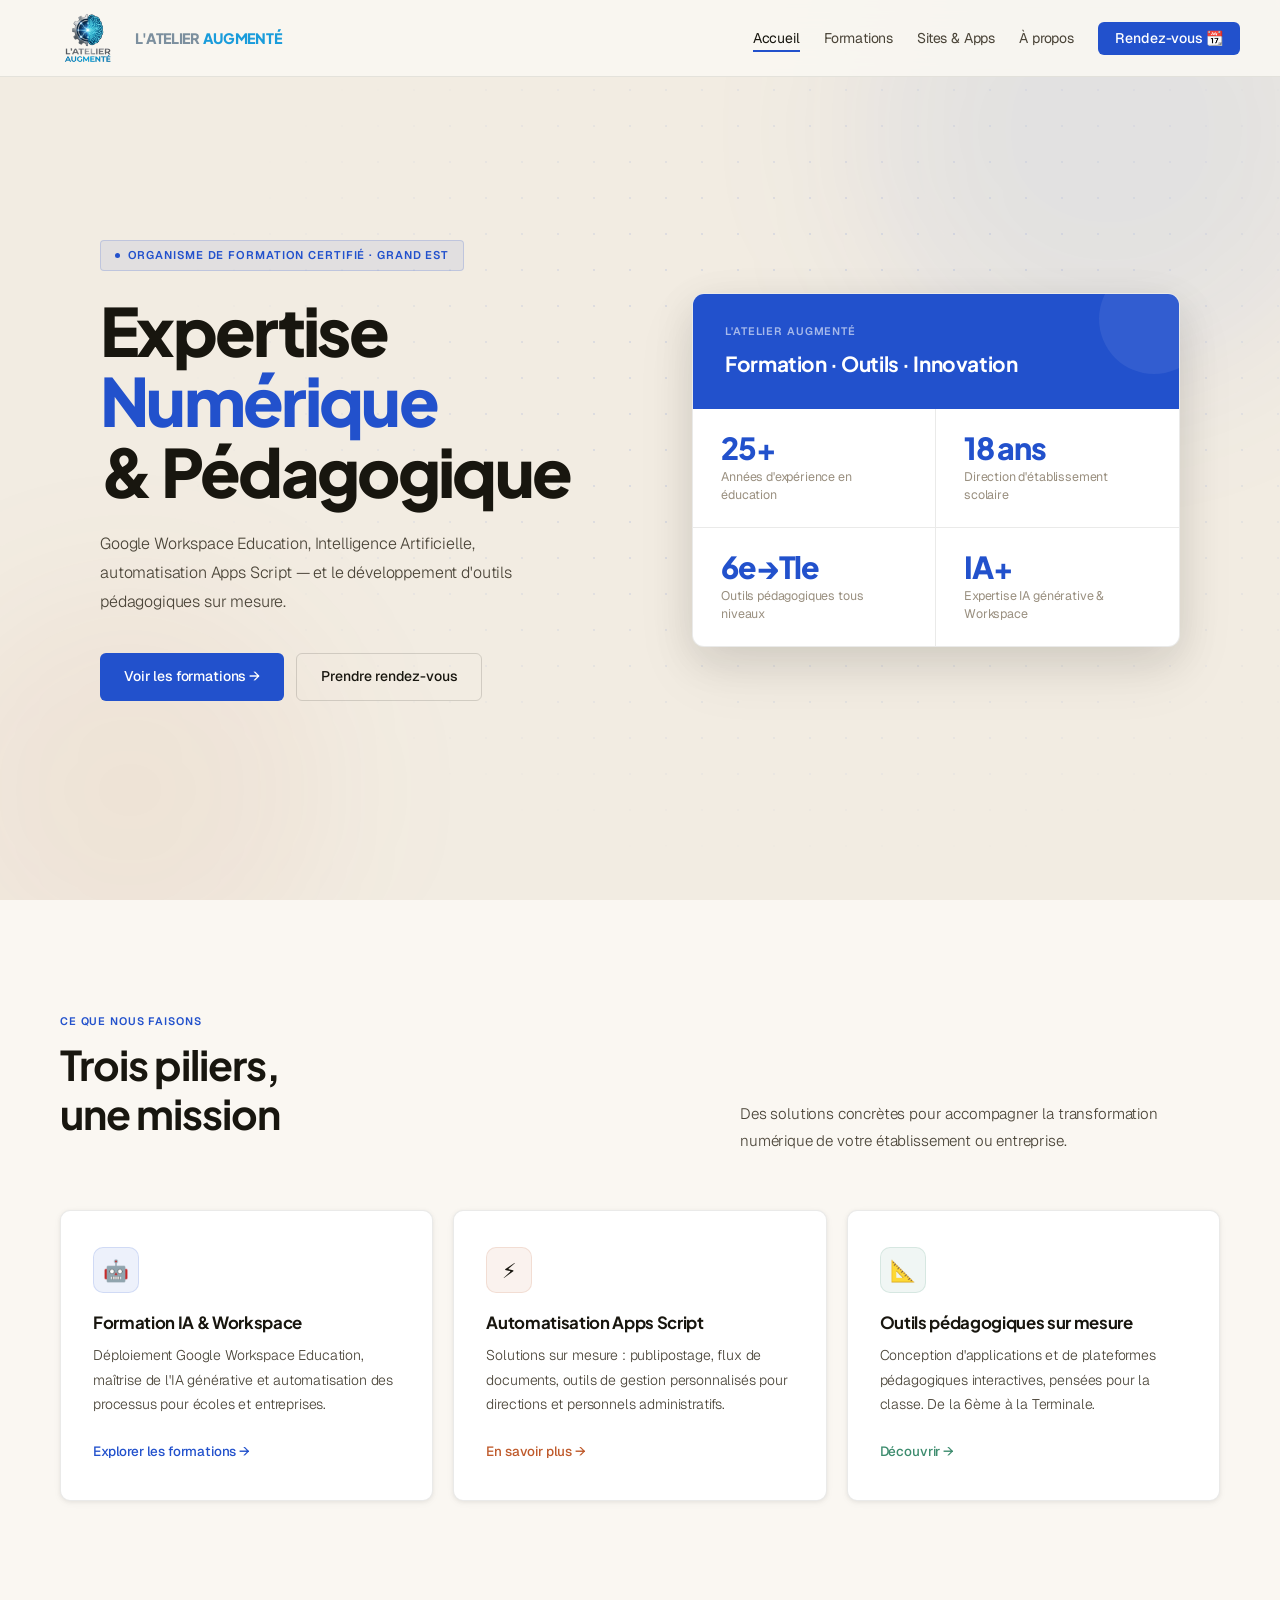
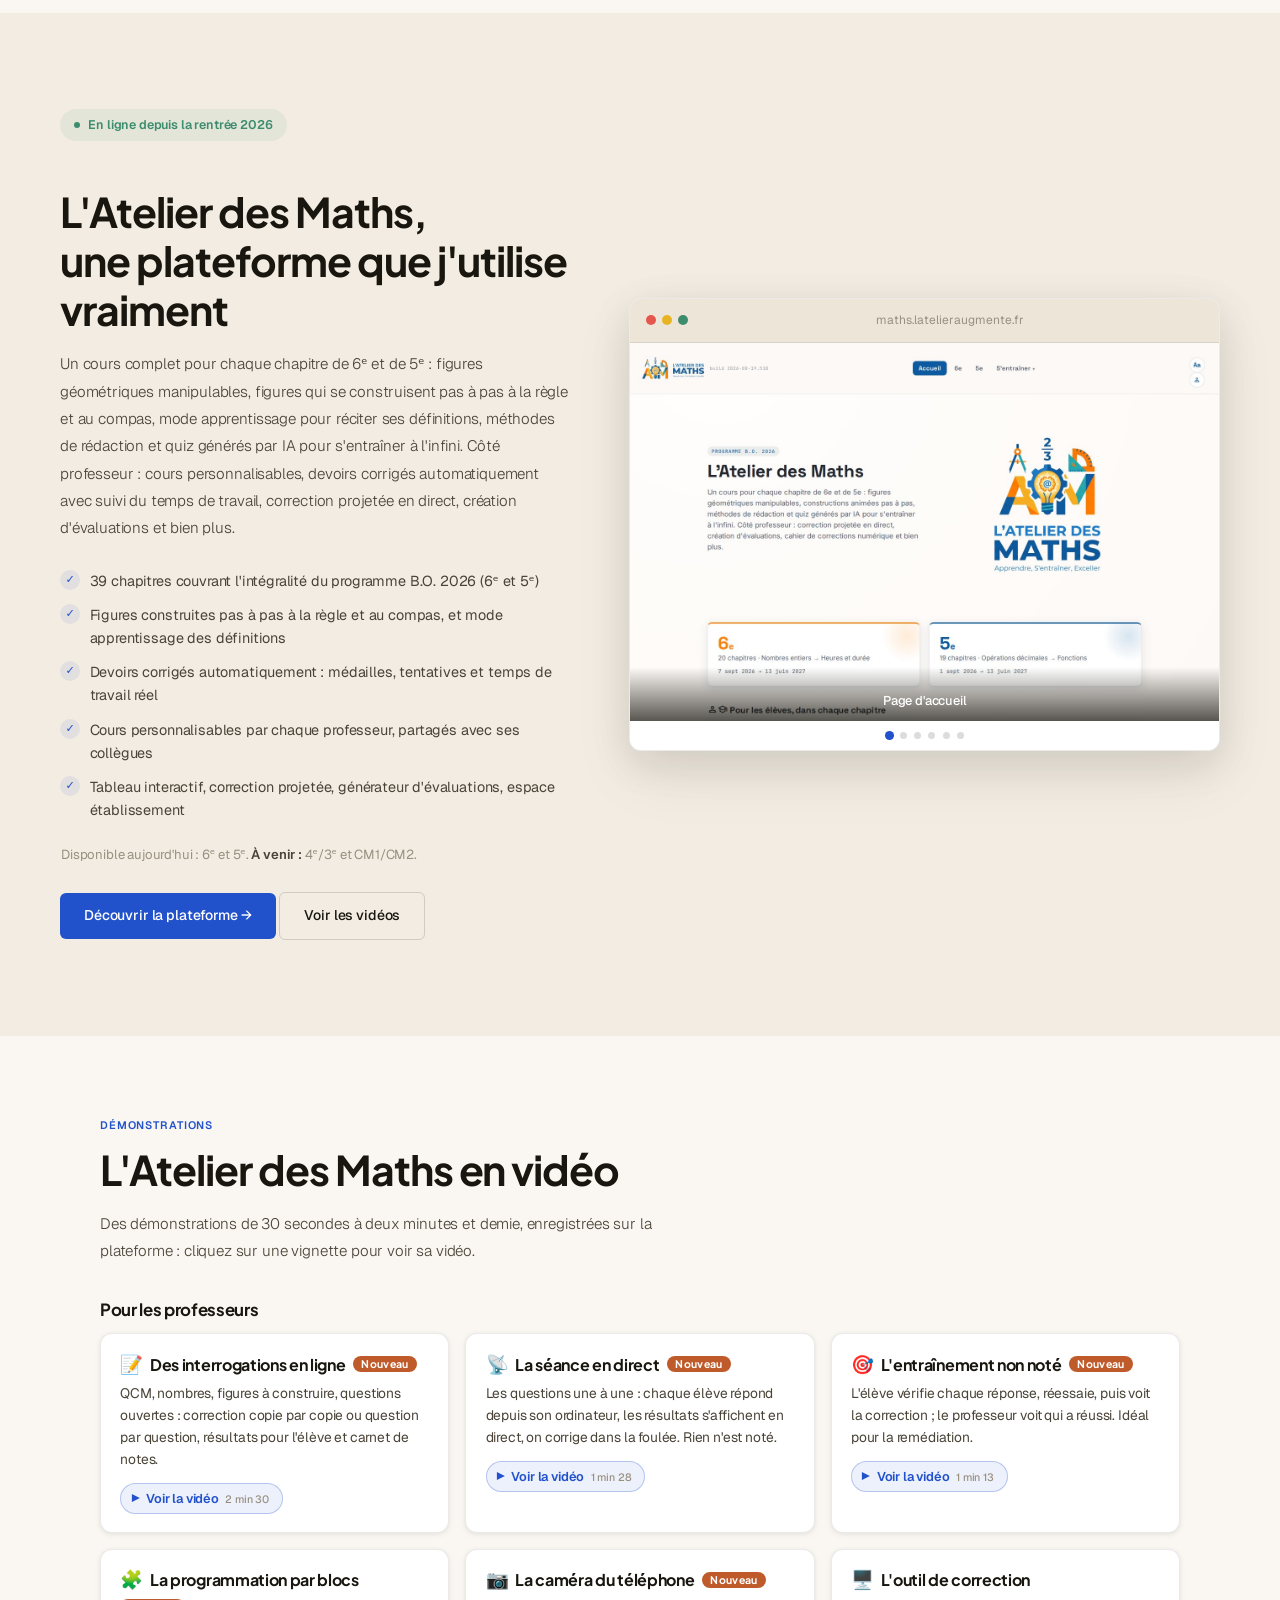
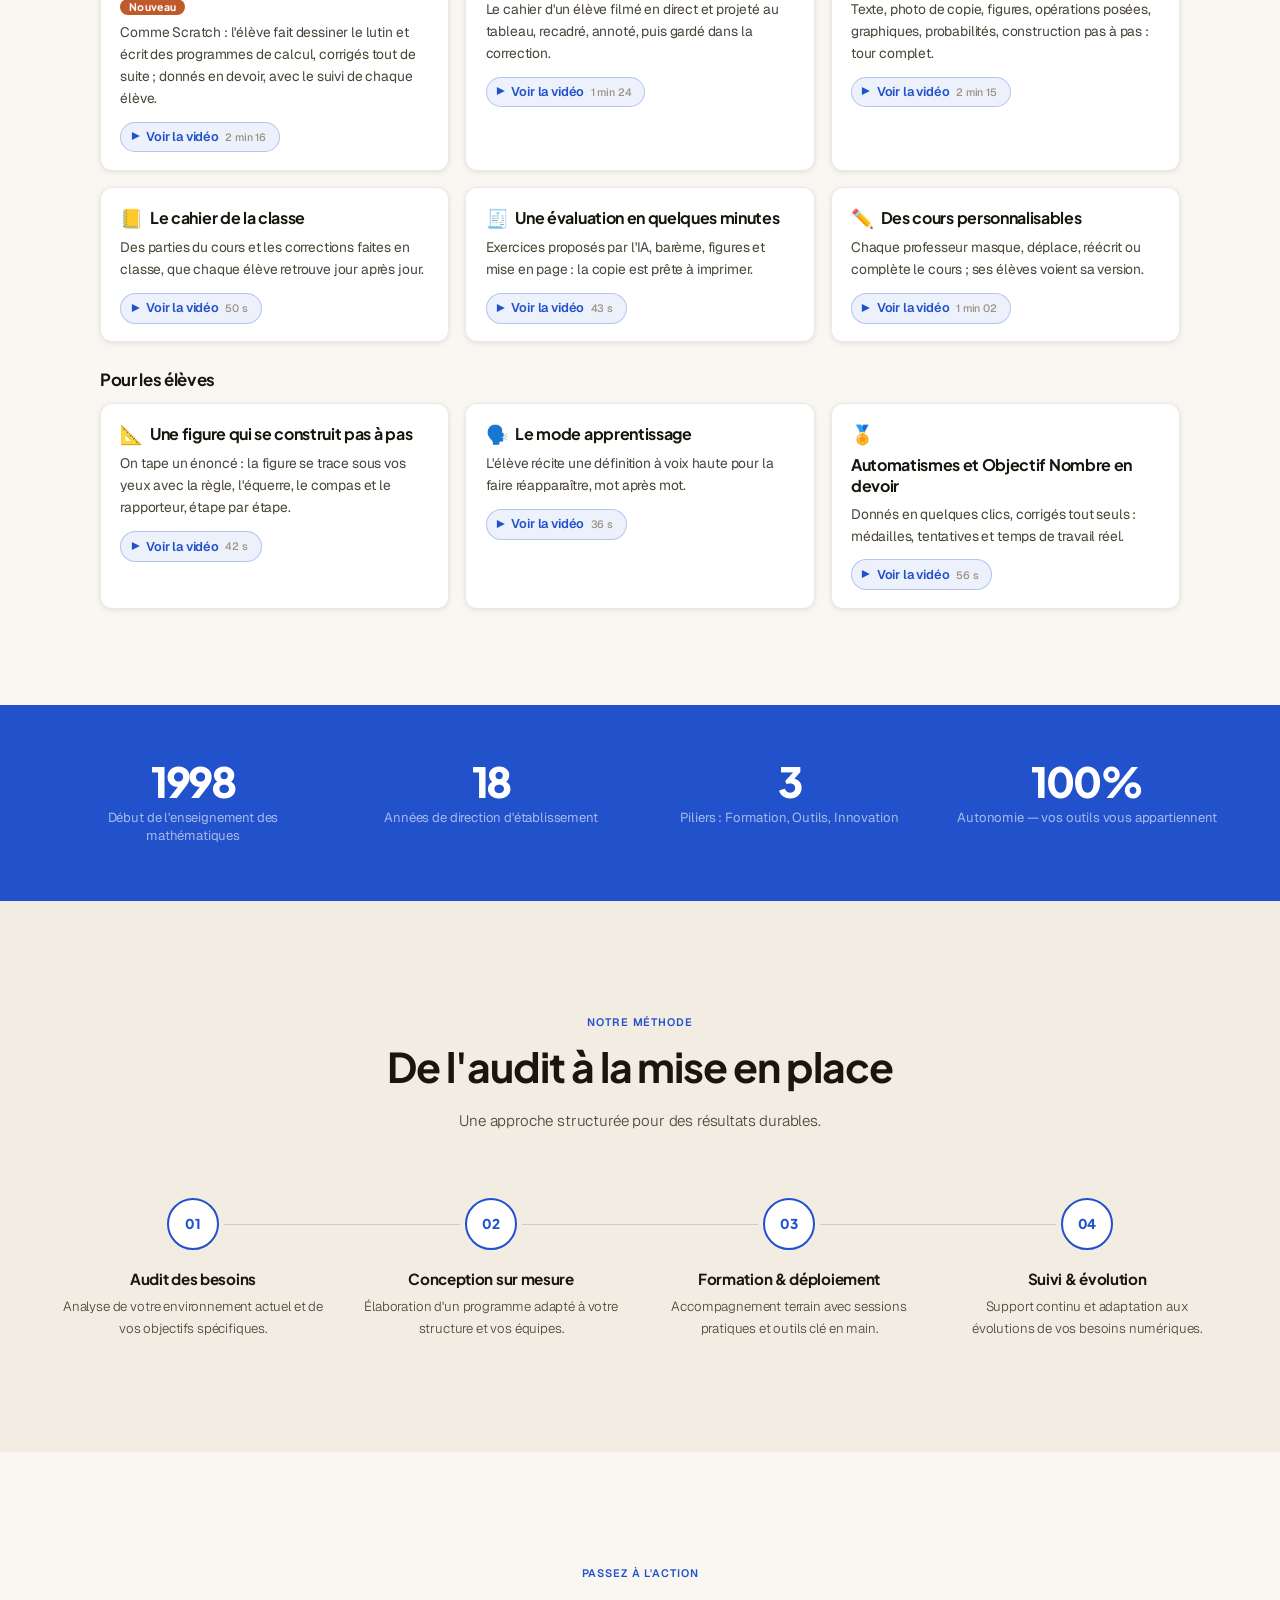
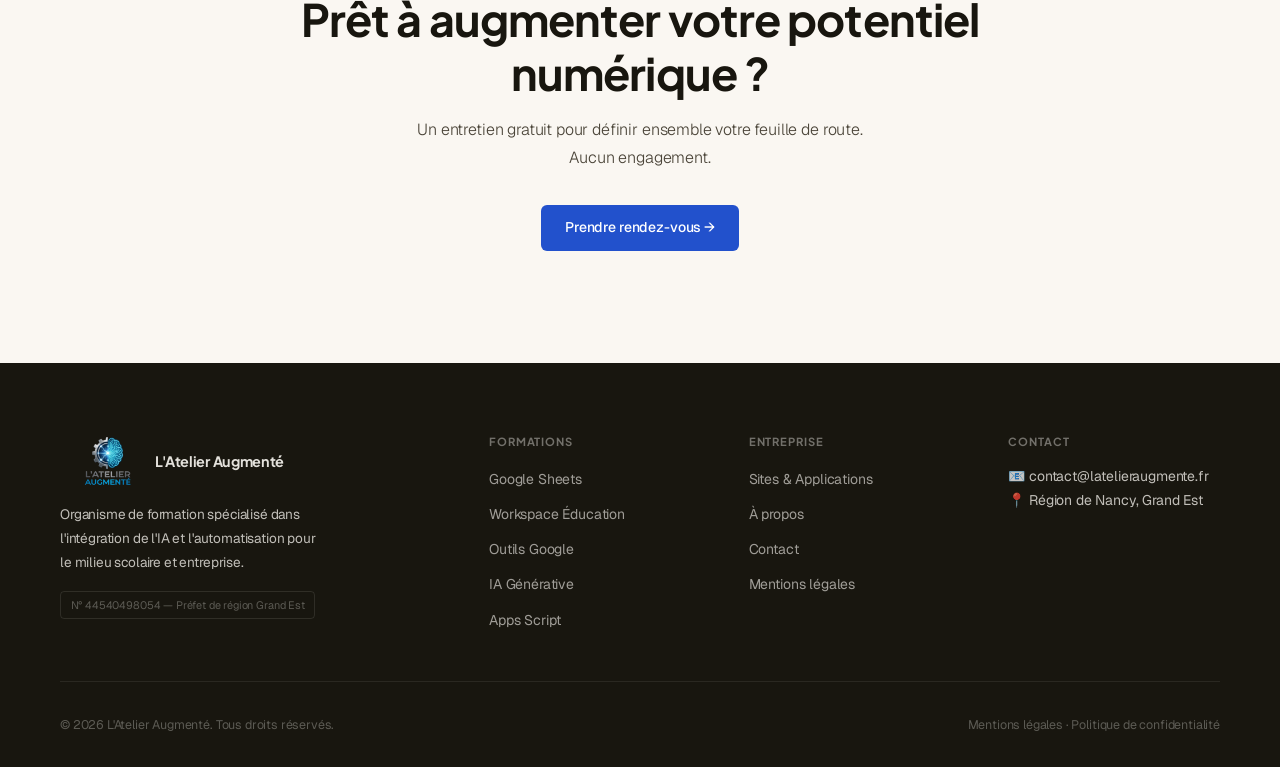
==== commit c0a5da36: "Atelier des Maths en vidéo : « La programmation par blocs » Co-Authored-By: Claude Opus 5.5 <noreply" ====
--- a/index.html
+++ b/index.html
@@ -380,6 +380,13 @@
             <span class="av-btn"><span class="av-play" aria-hidden="true">▶</span> Voir la vidéo <small>1 min 13</small></span>
           </div>
         </div>
+        <div class="av-tile reveal" data-video="programmation-par-blocs" data-v="" tabindex="0" role="button" aria-expanded="false">
+          <div class="av-txt">
+            <h3><span class="av-ico" aria-hidden="true">🧩</span>La programmation par blocs <span class="av-new">Nouveau</span></h3>
+            <p>Comme Scratch : l'élève fait dessiner le lutin et écrit des programmes de calcul, corrigés tout de suite ; donnés en devoir, avec le suivi de chaque élève.</p>
+            <span class="av-btn"><span class="av-play" aria-hidden="true">▶</span> Voir la vidéo <small>2 min 16</small></span>
+          </div>
+        </div>
         <div class="av-tile reveal" data-video="camera-du-telephone" data-v="" tabindex="0" role="button" aria-expanded="false">
           <div class="av-txt">
             <h3><span class="av-ico" aria-hidden="true">📷</span>La caméra du téléphone <span class="av-new">Nouveau</span></h3>
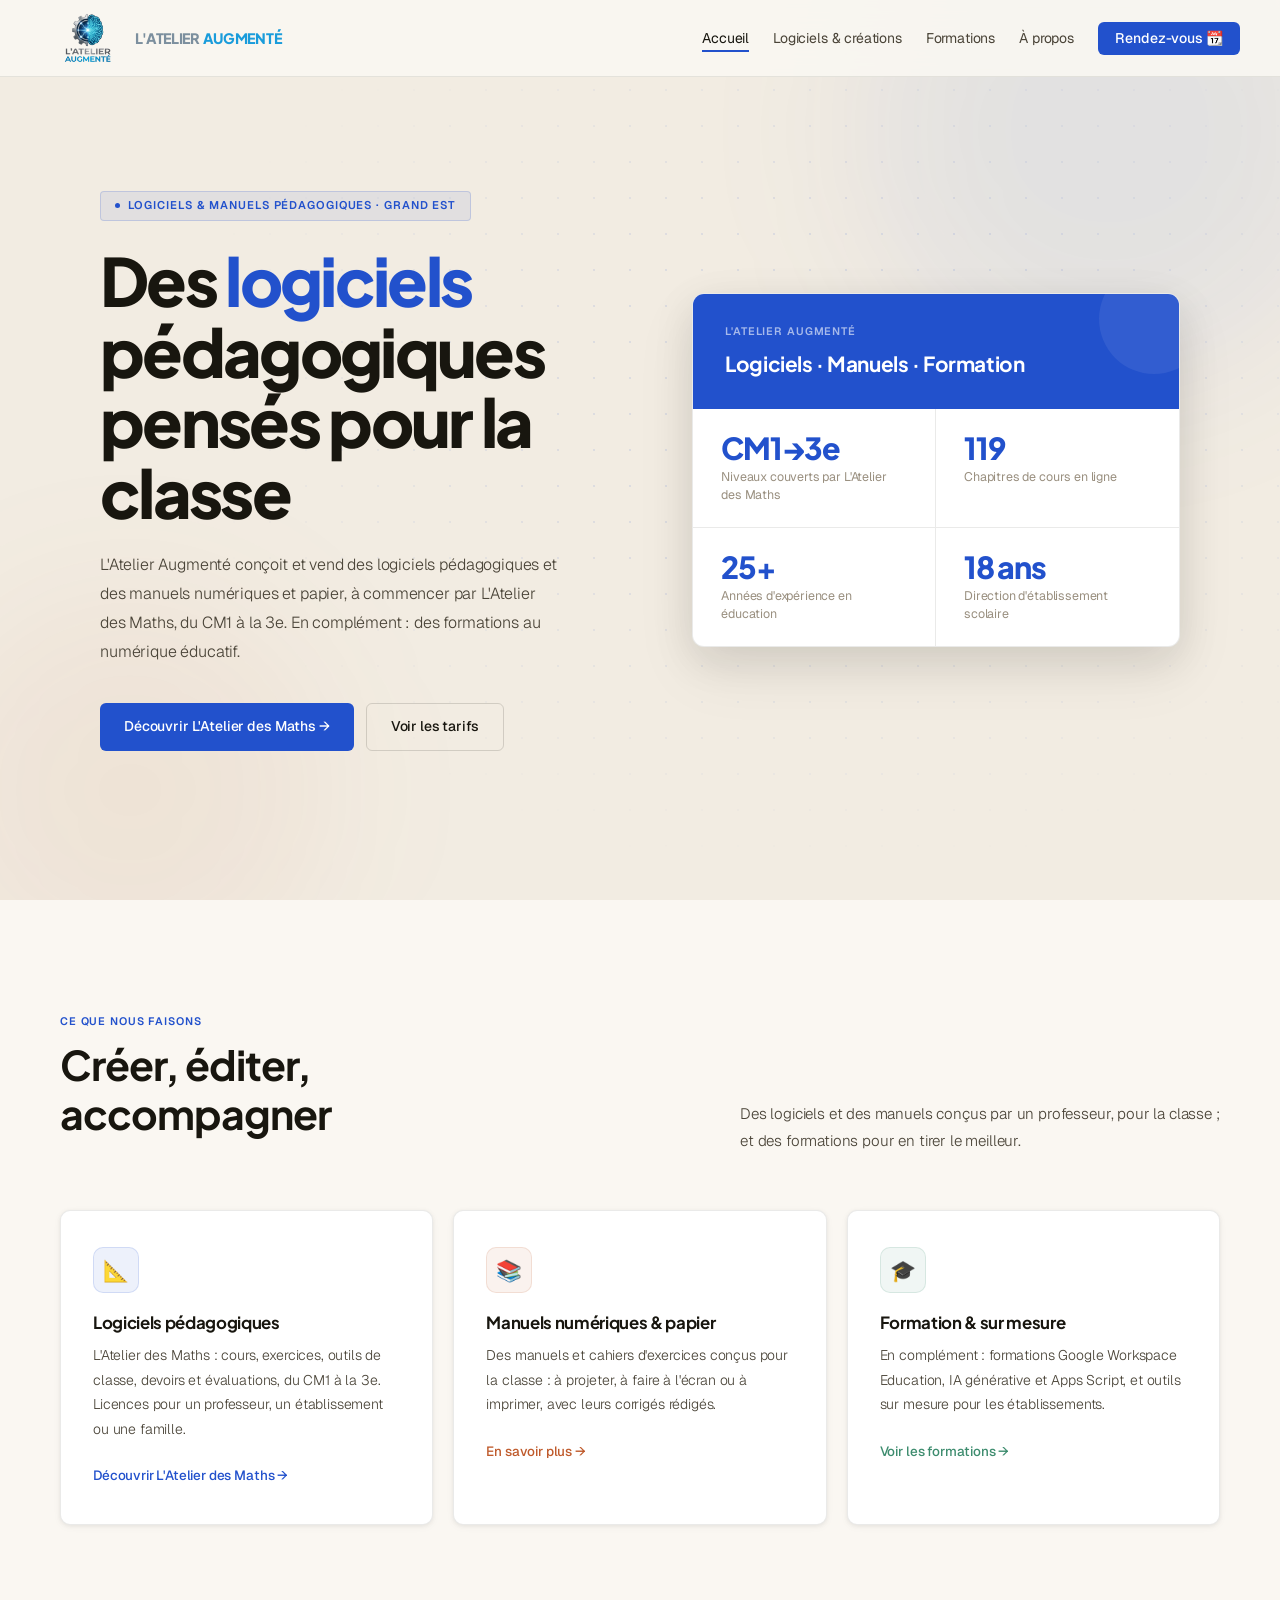
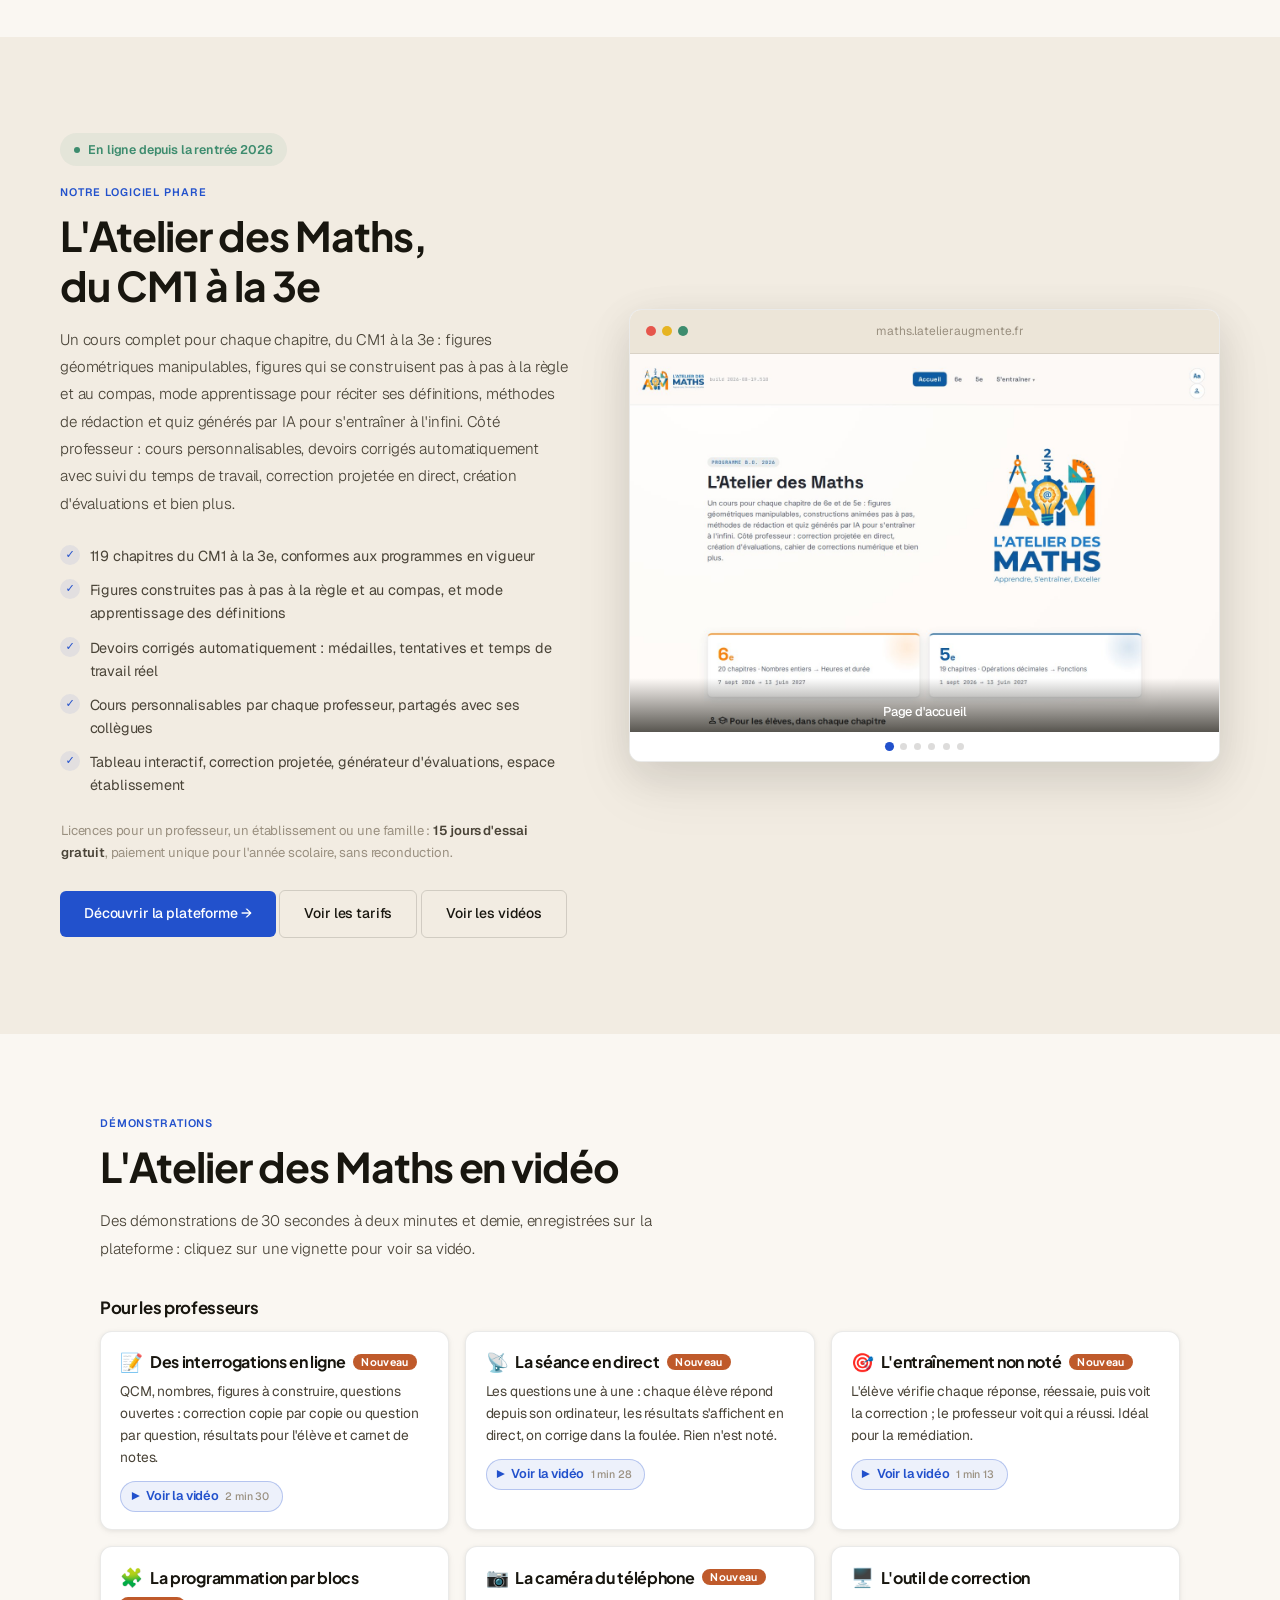
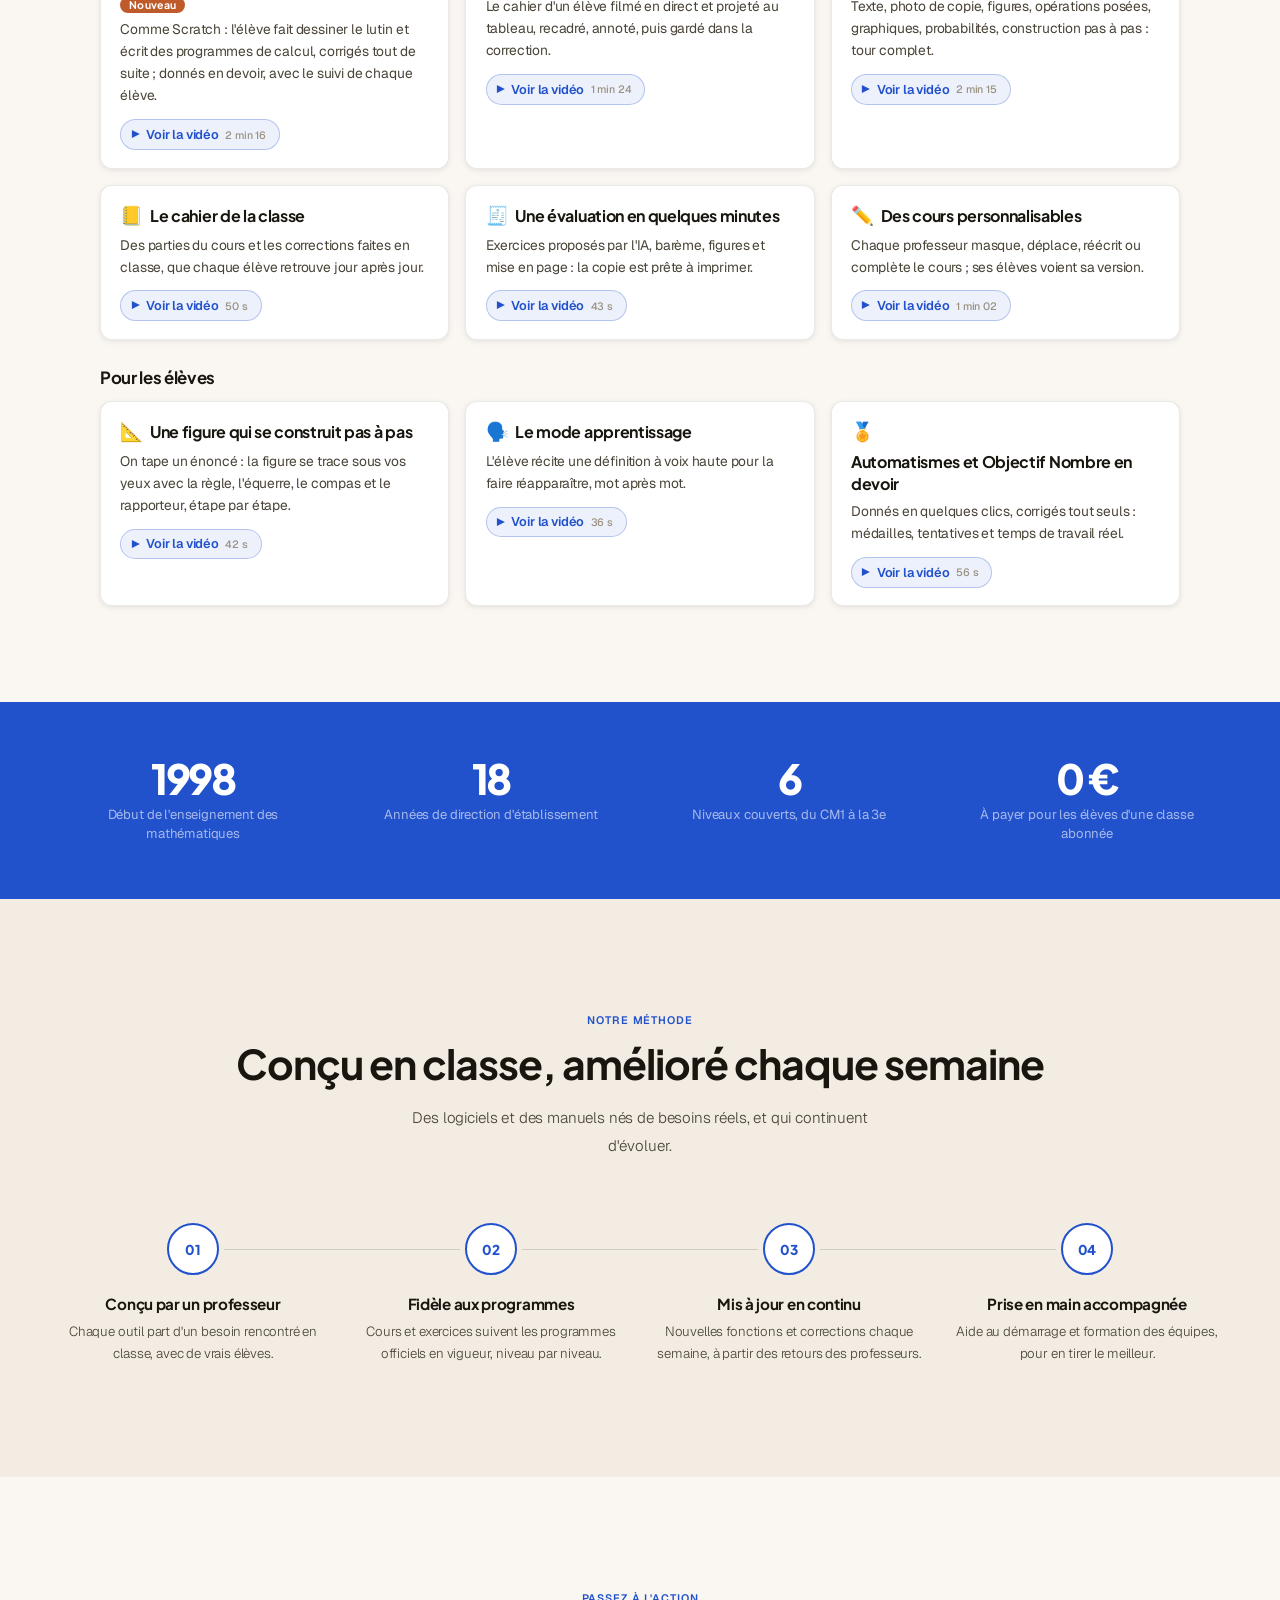
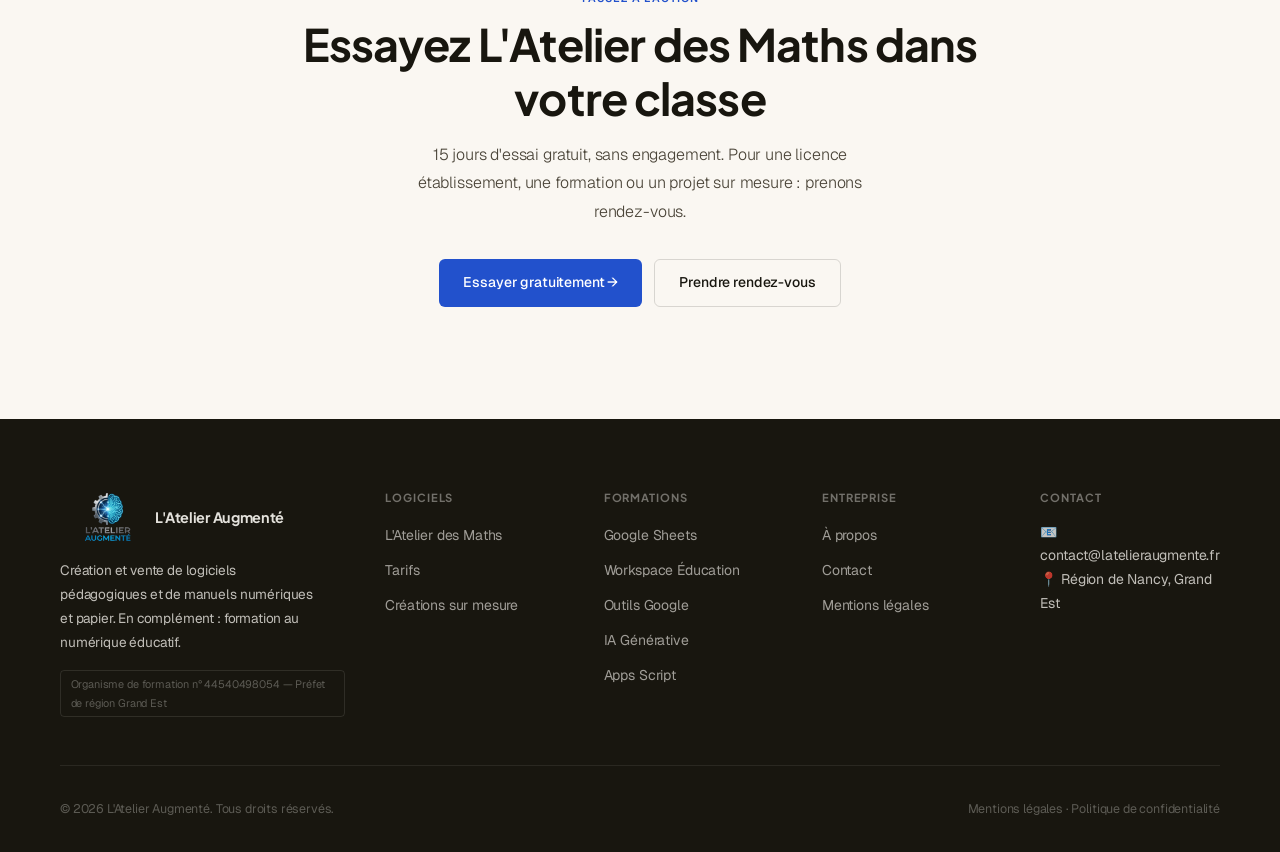
==== commit c6999656: "Site : logiciels et manuels pédagogiques au premier plan, formation en complément Accueil (titre, pr" ====
--- a/index.html
+++ b/index.html
@@ -3,18 +3,18 @@
 <head>
   <meta charset="UTF-8">
   <meta name="viewport" content="width=device-width, initial-scale=1.0">
-  <title>L'Atelier Augmenté — Expertise Numérique Écoles & Entreprises</title>
-  <meta name="description" content="Organisme de formation Google Workspace Education, IA et automatisation. Développement d'outils pédagogiques sur mesure. Région Grand Est.">
+  <title>L'Atelier Augmenté — Logiciels et manuels pédagogiques</title>
+  <meta name="description" content="Création et vente de logiciels pédagogiques et de manuels numériques et papier, dont L'Atelier des Maths (du CM1 à la 3e). En complément : formations au numérique éducatif. Région Grand Est.">
   <link rel="canonical" href="https://www.latelieraugmente.fr/">
   <meta property="og:type" content="website">
   <meta property="og:site_name" content="L'Atelier Augmenté">
   <meta property="og:locale" content="fr_FR">
-  <meta property="og:title" content="L'Atelier Augmenté — Expertise Numérique Écoles &amp; Entreprises">
-  <meta property="og:description" content="Organisme de formation Google Workspace Education, IA et automatisation. Développement d'outils pédagogiques sur mesure. Région Grand Est.">
+  <meta property="og:title" content="L'Atelier Augmenté — Logiciels et manuels pédagogiques">
+  <meta property="og:description" content="Création et vente de logiciels pédagogiques et de manuels numériques et papier, dont L'Atelier des Maths (du CM1 à la 3e). En complément : formations au numérique éducatif. Région Grand Est.">
   <meta property="og:url" content="https://www.latelieraugmente.fr/">
   <meta property="og:image" content="https://www.latelieraugmente.fr/og-image.png">
   <meta name="twitter:card" content="summary_large_image">
-  <script type="application/ld+json">{"@context": "https://schema.org", "@graph": [{"@type": ["EducationalOrganization", "ProfessionalService"], "@id": "https://www.latelieraugmente.fr/#organisation", "name": "L'Atelier Augmenté", "url": "https://www.latelieraugmente.fr/", "logo": "https://www.latelieraugmente.fr/Logo_transp.png", "image": "https://www.latelieraugmente.fr/og-image.png", "email": "contact@latelieraugmente.fr", "description": "Organisme de formation Google Workspace Education, IA et automatisation Apps Script ; développement d'outils pédagogiques et d'applications sur mesure pour écoles et entreprises.", "address": {"@type": "PostalAddress", "addressLocality": "Nancy", "addressRegion": "Grand Est", "addressCountry": "FR"}, "areaServed": [{"@type": "AdministrativeArea", "name": "Grand Est"}, {"@type": "Country", "name": "France"}], "founder": {"@type": "Person", "name": "Olivier Guyot", "jobTitle": "Formateur, professeur de mathématiques"}, "knowsAbout": ["Google Workspace for Education", "Google Sheets", "Google Apps Script", "Intelligence artificielle générative", "Outils pédagogiques numériques"], "hasCredential": {"@type": "EducationalOccupationalCredential", "credentialCategory": "Déclaration d'activité de formation", "identifier": "44540498054", "recognizedBy": {"@type": "GovernmentOrganization", "name": "Préfet de la région Grand Est"}}, "subOrganization": {"@type": "WebSite", "name": "L'Atelier des Maths", "url": "https://maths.latelieraugmente.fr/"}}, {"@type": "WebSite", "name": "L'Atelier Augmenté", "url": "https://www.latelieraugmente.fr/", "inLanguage": "fr", "publisher": {"@id": "https://www.latelieraugmente.fr/#organisation"}}]}</script>
+  <script type="application/ld+json">{"@context": "https://schema.org", "@graph": [{"@type": ["Organization", "EducationalOrganization"], "@id": "https://www.latelieraugmente.fr/#organisation", "name": "L'Atelier Augmenté", "url": "https://www.latelieraugmente.fr/", "logo": "https://www.latelieraugmente.fr/Logo_transp.png", "image": "https://www.latelieraugmente.fr/og-image.png", "email": "contact@latelieraugmente.fr", "description": "Création et vente de logiciels pédagogiques et de manuels numériques et papier, dont la plateforme L'Atelier des Maths (du CM1 à la 3e). En complément : formation au numérique éducatif (Google Workspace, IA, Apps Script) et outils sur mesure.", "address": {"@type": "PostalAddress", "addressLocality": "Nancy", "addressRegion": "Grand Est", "addressCountry": "FR"}, "areaServed": [{"@type": "AdministrativeArea", "name": "Grand Est"}, {"@type": "Country", "name": "France"}], "founder": {"@type": "Person", "name": "Olivier Guyot", "jobTitle": "Concepteur de logiciels pédagogiques, professeur de mathématiques"}, "knowsAbout": ["Logiciels pédagogiques", "Manuels scolaires numériques", "Google Workspace for Education", "Google Sheets", "Google Apps Script", "Intelligence artificielle générative", "Outils pédagogiques numériques"], "hasCredential": {"@type": "EducationalOccupationalCredential", "credentialCategory": "Déclaration d'activité de formation", "identifier": "44540498054", "recognizedBy": {"@type": "GovernmentOrganization", "name": "Préfet de la région Grand Est"}}, "subOrganization": {"@type": "WebSite", "name": "L'Atelier des Maths", "url": "https://maths.latelieraugmente.fr/"}}, {"@type": "WebSite", "name": "L'Atelier Augmenté", "url": "https://www.latelieraugmente.fr/", "inLanguage": "fr", "publisher": {"@id": "https://www.latelieraugmente.fr/#organisation"}}]}</script>
   <link rel="preconnect" href="https://fonts.googleapis.com">
   <link rel="preconnect" href="https://fonts.gstatic.com" crossorigin>
   <link href="https://fonts.googleapis.com/css2?family=Plus+Jakarta+Sans:wght@400;500;600;700;800&family=Geist:wght@300;400;500&display=swap" rel="stylesheet">
@@ -227,24 +227,24 @@
   <div class="hero-blob hero-blob-2"></div>
   <div class="hero-inner">
     <div>
-      <div class="hero-pill reveal"><span class="hero-pill-dot"></span>Organisme de formation certifié · Grand Est</div>
-      <h1 class="reveal d1">Expertise<br><em>Numérique</em><br>&amp; Pédagogique</h1>
-      <p class="hero-desc reveal d2">Google Workspace Education, Intelligence Artificielle, automatisation Apps Script — et le développement d'outils pédagogiques sur mesure.</p>
+      <div class="hero-pill reveal"><span class="hero-pill-dot"></span>Logiciels &amp; manuels pédagogiques · Grand Est</div>
+      <h1 class="reveal d1">Des <em>logiciels</em><br>pédagogiques<br>pensés pour la classe</h1>
+      <p class="hero-desc reveal d2">L'Atelier Augmenté conçoit et vend des logiciels pédagogiques et des manuels numériques et papier, à commencer par L'Atelier des Maths, du CM1 à la 3e. En complément : des formations au numérique éducatif.</p>
       <div class="hero-actions reveal d3">
-        <a href="formations.html" class="btn btn-primary">Voir les formations →</a>
-        <a href="contact.html" class="btn btn-outline">Prendre rendez-vous</a>
+        <a href="https://maths.latelieraugmente.fr" target="_blank" rel="noopener" class="btn btn-primary">Découvrir L'Atelier des Maths →</a>
+        <a href="https://maths.latelieraugmente.fr/tarifs/" target="_blank" rel="noopener" class="btn btn-outline">Voir les tarifs</a>
       </div>
     </div>
     <div class="hero-panel reveal d2">
       <div class="panel-head">
         <div class="panel-head-label">L'Atelier Augmenté</div>
-        <div class="panel-head-title">Formation · Outils · Innovation</div>
+        <div class="panel-head-title">Logiciels · Manuels · Formation</div>
       </div>
       <div class="panel-grid">
+        <div class="panel-stat"><div class="stat-n">CM1→3e</div><div class="stat-l">Niveaux couverts par L'Atelier des Maths</div></div>
+        <div class="panel-stat"><div class="stat-n">119</div><div class="stat-l">Chapitres de cours en ligne</div></div>
         <div class="panel-stat"><div class="stat-n">25+</div><div class="stat-l">Années d'expérience en éducation</div></div>
         <div class="panel-stat"><div class="stat-n">18 ans</div><div class="stat-l">Direction d'établissement scolaire</div></div>
-        <div class="panel-stat"><div class="stat-n">6e→Tle</div><div class="stat-l">Outils pédagogiques tous niveaux</div></div>
-        <div class="panel-stat"><div class="stat-n">IA+</div><div class="stat-l">Expertise IA générative &amp; Workspace</div></div>
       </div>
     </div>
   </div>
@@ -255,28 +255,28 @@
   <div class="services-hd">
     <div>
       <span class="section-tag reveal">Ce que nous faisons</span>
-      <h2 class="section-title reveal d1">Trois piliers,<br>une mission</h2>
-    </div>
-    <p class="section-sub reveal d1">Des solutions concrètes pour accompagner la transformation numérique de votre établissement ou entreprise.</p>
+      <h2 class="section-title reveal d1">Créer, éditer,<br>accompagner</h2>
+    </div>
+    <p class="section-sub reveal d1">Des logiciels et des manuels conçus par un professeur, pour la classe ; et des formations pour en tirer le meilleur.</p>
   </div>
   <div class="services-grid">
     <div class="svc reveal">
-      <div class="svc-icon">🤖</div>
-      <h3>Formation IA &amp; Workspace</h3>
-      <p>Déploiement Google Workspace Education, maîtrise de l'IA générative et automatisation des processus pour écoles et entreprises.</p>
-      <a href="formations.html">Explorer les formations →</a>
+      <div class="svc-icon">📐</div>
+      <h3>Logiciels pédagogiques</h3>
+      <p>L'Atelier des Maths : cours, exercices, outils de classe, devoirs et évaluations, du CM1 à la 3e. Licences pour un professeur, un établissement ou une famille.</p>
+      <a href="https://maths.latelieraugmente.fr" target="_blank" rel="noopener">Découvrir L'Atelier des Maths →</a>
     </div>
     <div class="svc reveal d1">
-      <div class="svc-icon">⚡</div>
-      <h3>Automatisation Apps Script</h3>
-      <p>Solutions sur mesure : publipostage, flux de documents, outils de gestion personnalisés pour directions et personnels administratifs.</p>
-      <a href="formations.html">En savoir plus →</a>
+      <div class="svc-icon">📚</div>
+      <h3>Manuels numériques &amp; papier</h3>
+      <p>Des manuels et cahiers d'exercices conçus pour la classe : à projeter, à faire à l'écran ou à imprimer, avec leurs corrigés rédigés.</p>
+      <a href="creations.html">En savoir plus →</a>
     </div>
     <div class="svc reveal d2">
-      <div class="svc-icon">📐</div>
-      <h3>Outils pédagogiques sur mesure</h3>
-      <p>Conception d'applications et de plateformes pédagogiques interactives, pensées pour la classe. De la 6ème à la Terminale.</p>
-      <a href="creations.html">Découvrir →</a>
+      <div class="svc-icon">🎓</div>
+      <h3>Formation &amp; sur mesure</h3>
+      <p>En complément : formations Google Workspace Education, IA générative et Apps Script, et outils sur mesure pour les établissements.</p>
+      <a href="formations.html">Voir les formations →</a>
     </div>
   </div>
 </section>
@@ -286,23 +286,24 @@
   <div class="featured-inner">
     <div class="featured-copy">
       <span class="featured-badge reveal">En ligne depuis la rentrée 2026</span>
-      <span class="section-tag reveal d1">Un exemple concret</span>
-      <h2 class="section-title reveal d1">L'Atelier des Maths,<br>une plateforme que j'utilise vraiment</h2>
+      <span class="section-tag reveal d1">Notre logiciel phare</span>
+      <h2 class="section-title reveal d1">L'Atelier des Maths,<br>du CM1 à la 3e</h2>
       <p class="section-sub reveal d2">
-        Un cours complet pour chaque chapitre de 6ᵉ et de 5ᵉ : figures géométriques manipulables,
+        Un cours complet pour chaque chapitre, du CM1 à la 3e : figures géométriques manipulables,
         figures qui se construisent pas à pas à la règle et au compas, mode apprentissage pour réciter ses définitions, méthodes de rédaction
         et quiz générés par IA pour s'entraîner à l'infini. Côté professeur : cours personnalisables, devoirs corrigés
         automatiquement avec suivi du temps de travail, correction projetée en direct, création d'évaluations et bien plus.
       </p>
       <ul class="featured-list reveal d2">
-        <li>39 chapitres couvrant l'intégralité du programme B.O. 2026 (6ᵉ et 5ᵉ)</li>
+        <li>119 chapitres du CM1 à la 3e, conformes aux programmes en vigueur</li>
         <li>Figures construites pas à pas à la règle et au compas, et mode apprentissage des définitions</li>
         <li>Devoirs corrigés automatiquement : médailles, tentatives et temps de travail réel</li>
         <li>Cours personnalisables par chaque professeur, partagés avec ses collègues</li>
         <li>Tableau interactif, correction projetée, générateur d'évaluations, espace établissement</li>
       </ul>
-      <p class="featured-roadmap reveal d2">Disponible aujourd'hui : 6ᵉ et 5ᵉ. <strong>À venir :</strong> 4ᵉ/3ᵉ et CM1/CM2.</p>
+      <p class="featured-roadmap reveal d2">Licences pour un professeur, un établissement ou une famille : <strong>15 jours d'essai gratuit</strong>, paiement unique pour l'année scolaire, sans reconduction.</p>
       <a href="https://maths.latelieraugmente.fr" target="_blank" rel="noopener" class="btn btn-primary reveal d3">Découvrir la plateforme →</a>
+      <a href="https://maths.latelieraugmente.fr/tarifs/" target="_blank" rel="noopener" class="btn btn-outline reveal d3">Voir les tarifs</a>
       <a href="#atelier-maths-videos" class="btn btn-outline reveal d3">Voir les vidéos</a>
     </div>
     <div class="browser-mockup browser-mockup-carousel reveal d1">
@@ -456,8 +457,8 @@
   <div class="numbers-inner">
     <div class="num-item reveal"><div class="num-val">1998</div><div class="num-label">Début de l'enseignement des mathématiques</div></div>
     <div class="num-item reveal d1"><div class="num-val">18</div><div class="num-label">Années de direction d'établissement</div></div>
-    <div class="num-item reveal d2"><div class="num-val">3</div><div class="num-label">Piliers : Formation, Outils, Innovation</div></div>
-    <div class="num-item reveal d3"><div class="num-val">100%</div><div class="num-label">Autonomie — vos outils vous appartiennent</div></div>
+    <div class="num-item reveal d2"><div class="num-val">6</div><div class="num-label">Niveaux couverts, du CM1 à la 3e</div></div>
+    <div class="num-item reveal d3"><div class="num-val">0 €</div><div class="num-label">À payer pour les élèves d'une classe abonnée</div></div>
   </div>
 </div>
 
@@ -466,14 +467,14 @@
   <div class="process-inner">
     <div class="process-hd">
       <span class="section-tag reveal">Notre méthode</span>
-      <h2 class="section-title reveal d1">De l'audit à la mise en place</h2>
-      <p class="section-sub reveal d2" style="margin:0 auto">Une approche structurée pour des résultats durables.</p>
+      <h2 class="section-title reveal d1">Conçu en classe, amélioré chaque semaine</h2>
+      <p class="section-sub reveal d2" style="margin:0 auto">Des logiciels et des manuels nés de besoins réels, et qui continuent d'évoluer.</p>
     </div>
     <div class="process-steps">
-      <div class="pstep reveal"><div class="pstep-num">01</div><h3>Audit des besoins</h3><p>Analyse de votre environnement actuel et de vos objectifs spécifiques.</p></div>
-      <div class="pstep reveal d1"><div class="pstep-num">02</div><h3>Conception sur mesure</h3><p>Élaboration d'un programme adapté à votre structure et vos équipes.</p></div>
-      <div class="pstep reveal d2"><div class="pstep-num">03</div><h3>Formation &amp; déploiement</h3><p>Accompagnement terrain avec sessions pratiques et outils clé en main.</p></div>
-      <div class="pstep reveal d3"><div class="pstep-num">04</div><h3>Suivi &amp; évolution</h3><p>Support continu et adaptation aux évolutions de vos besoins numériques.</p></div>
+      <div class="pstep reveal"><div class="pstep-num">01</div><h3>Conçu par un professeur</h3><p>Chaque outil part d'un besoin rencontré en classe, avec de vrais élèves.</p></div>
+      <div class="pstep reveal d1"><div class="pstep-num">02</div><h3>Fidèle aux programmes</h3><p>Cours et exercices suivent les programmes officiels en vigueur, niveau par niveau.</p></div>
+      <div class="pstep reveal d2"><div class="pstep-num">03</div><h3>Mis à jour en continu</h3><p>Nouvelles fonctions et corrections chaque semaine, à partir des retours des professeurs.</p></div>
+      <div class="pstep reveal d3"><div class="pstep-num">04</div><h3>Prise en main accompagnée</h3><p>Aide au démarrage et formation des équipes, pour en tirer le meilleur.</p></div>
     </div>
   </div>
 </section>
@@ -482,10 +483,11 @@
 <section class="cta-band">
   <div class="cta-band-inner">
     <span class="section-tag reveal" style="display:block">Passez à l'action</span>
-    <h2 class="reveal d1">Prêt à augmenter votre potentiel numérique ?</h2>
-    <p class="reveal d2">Un entretien gratuit pour définir ensemble votre feuille de route. Aucun engagement.</p>
+    <h2 class="reveal d1">Essayez L'Atelier des Maths dans votre classe</h2>
+    <p class="reveal d2">15 jours d'essai gratuit, sans engagement. Pour une licence établissement, une formation ou un projet sur mesure : prenons rendez-vous.</p>
     <div class="cta-actions reveal d3">
-      <a href="contact.html" class="btn btn-primary">Prendre rendez-vous →</a>
+      <a href="https://maths.latelieraugmente.fr" target="_blank" rel="noopener" class="btn btn-primary">Essayer gratuitement →</a>
+      <a href="contact.html" class="btn btn-outline">Prendre rendez-vous</a>
     </div>
   </div>
 </section>
--- a/shared.css
+++ b/shared.css
@@ -212,8 +212,8 @@
 }
 .footer-inner {
   max-width: 1160px; margin: 0 auto;
-  display: grid; grid-template-columns: 1.8fr 1fr 1fr 1fr;
-  gap: 3rem; padding-bottom: 3rem;
+  display: grid; grid-template-columns: 1.6fr 1fr 1fr 1fr 1fr;
+  gap: 2.5rem; padding-bottom: 3rem;
   border-bottom: 1px solid rgba(250,247,242,0.08);
 }
 .footer-brand .nav-logo { margin-bottom: 1rem; }
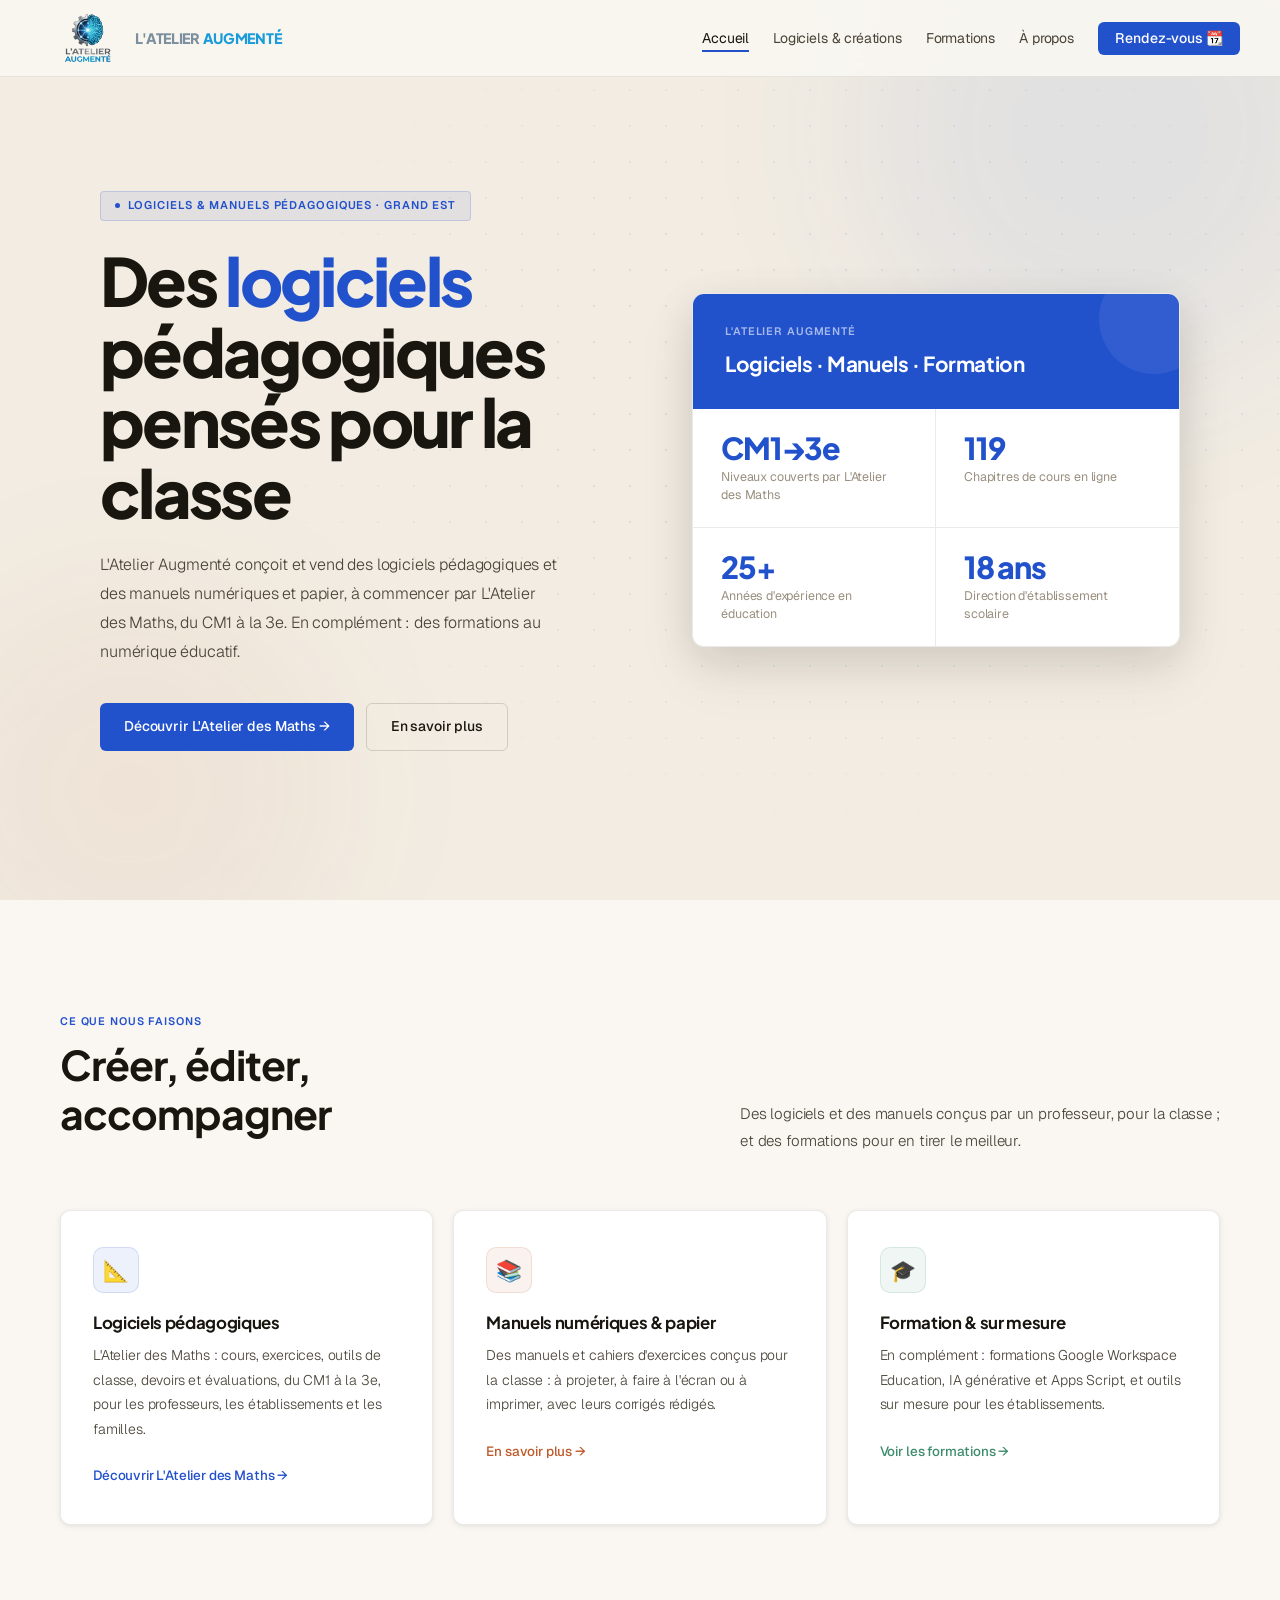
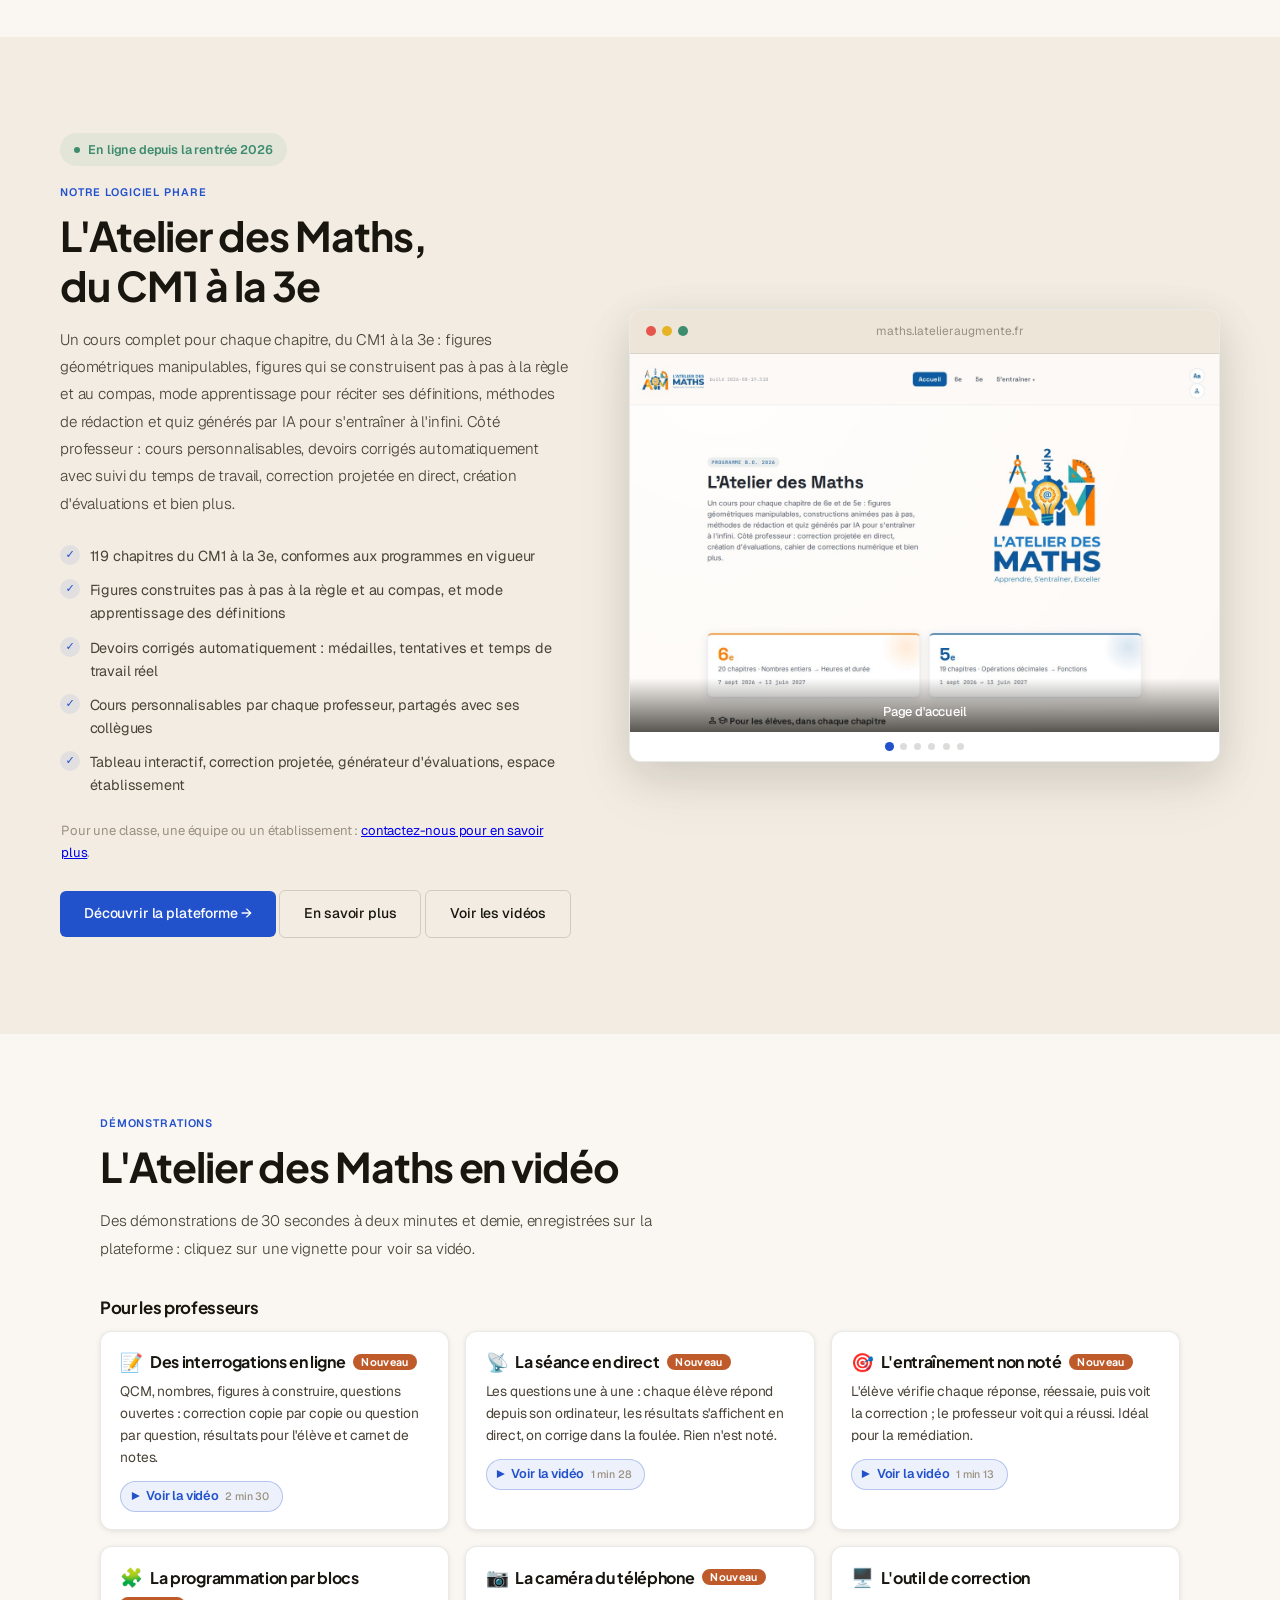
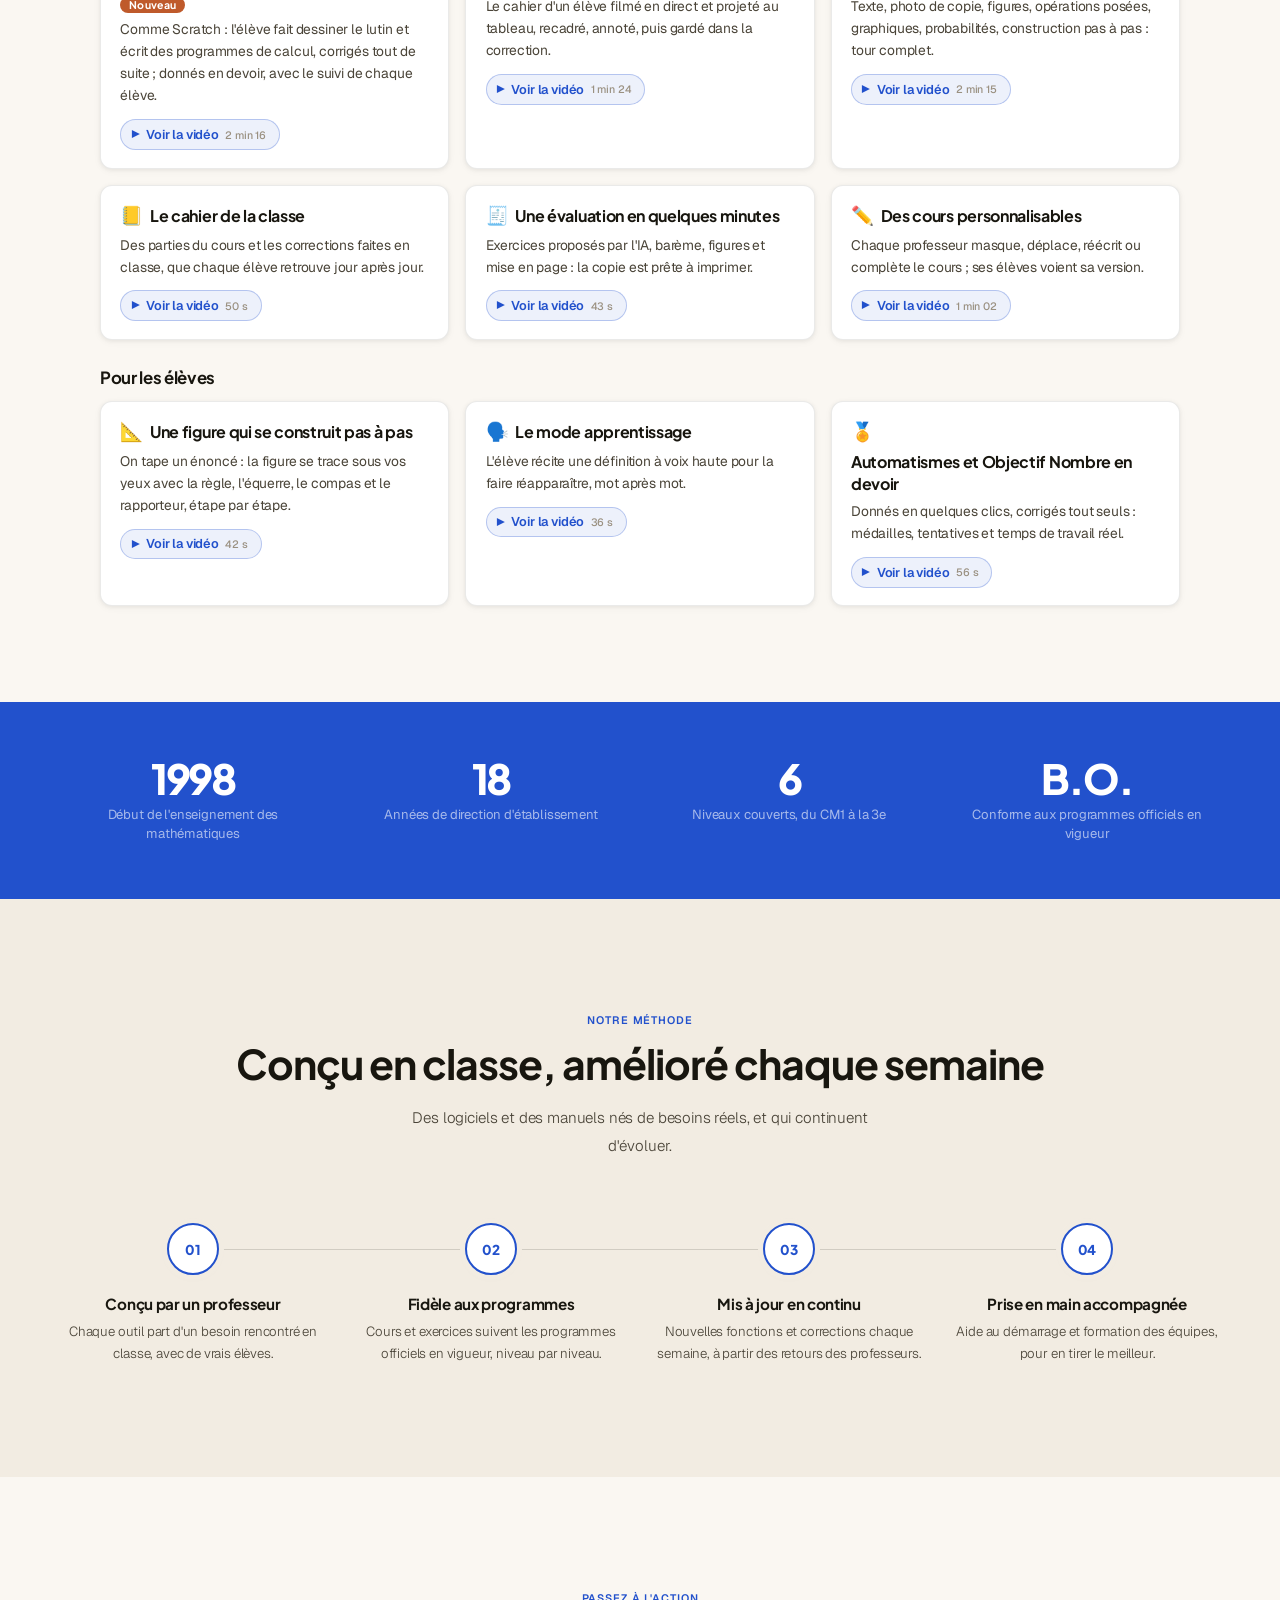
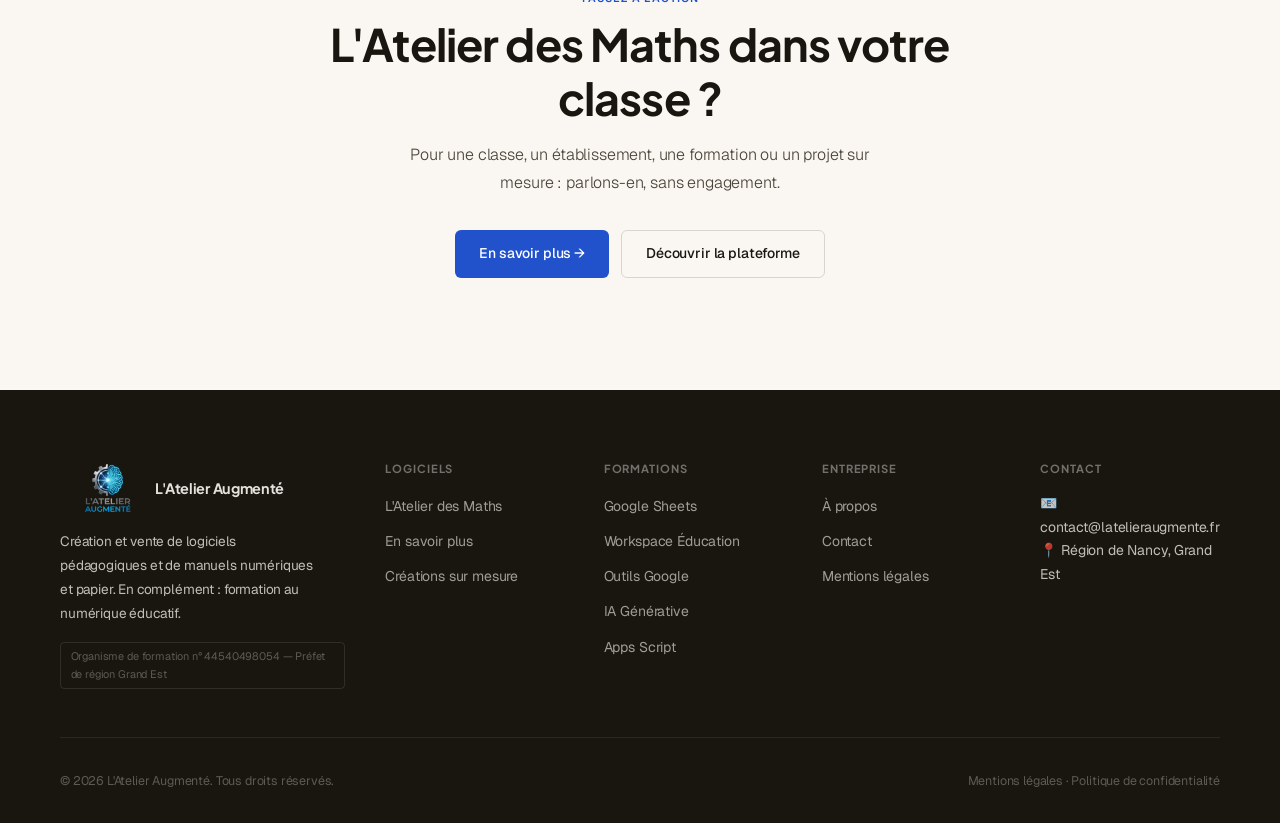
==== commit 607f3d27: "Site : pas de tarifs affichés pour l'instant, « En savoir plus » renvoie vers le contact Co-Authored" ====
--- a/index.html
+++ b/index.html
@@ -232,7 +232,7 @@
       <p class="hero-desc reveal d2">L'Atelier Augmenté conçoit et vend des logiciels pédagogiques et des manuels numériques et papier, à commencer par L'Atelier des Maths, du CM1 à la 3e. En complément : des formations au numérique éducatif.</p>
       <div class="hero-actions reveal d3">
         <a href="https://maths.latelieraugmente.fr" target="_blank" rel="noopener" class="btn btn-primary">Découvrir L'Atelier des Maths →</a>
-        <a href="https://maths.latelieraugmente.fr/tarifs/" target="_blank" rel="noopener" class="btn btn-outline">Voir les tarifs</a>
+        <a href="contact.html" class="btn btn-outline">En savoir plus</a>
       </div>
     </div>
     <div class="hero-panel reveal d2">
@@ -263,7 +263,7 @@
     <div class="svc reveal">
       <div class="svc-icon">📐</div>
       <h3>Logiciels pédagogiques</h3>
-      <p>L'Atelier des Maths : cours, exercices, outils de classe, devoirs et évaluations, du CM1 à la 3e. Licences pour un professeur, un établissement ou une famille.</p>
+      <p>L'Atelier des Maths : cours, exercices, outils de classe, devoirs et évaluations, du CM1 à la 3e, pour les professeurs, les établissements et les familles.</p>
       <a href="https://maths.latelieraugmente.fr" target="_blank" rel="noopener">Découvrir L'Atelier des Maths →</a>
     </div>
     <div class="svc reveal d1">
@@ -301,9 +301,9 @@
         <li>Cours personnalisables par chaque professeur, partagés avec ses collègues</li>
         <li>Tableau interactif, correction projetée, générateur d'évaluations, espace établissement</li>
       </ul>
-      <p class="featured-roadmap reveal d2">Licences pour un professeur, un établissement ou une famille : <strong>15 jours d'essai gratuit</strong>, paiement unique pour l'année scolaire, sans reconduction.</p>
+      <p class="featured-roadmap reveal d2">Pour une classe, une équipe ou un établissement : <a href="contact.html">contactez-nous pour en savoir plus</a>.</p>
       <a href="https://maths.latelieraugmente.fr" target="_blank" rel="noopener" class="btn btn-primary reveal d3">Découvrir la plateforme →</a>
-      <a href="https://maths.latelieraugmente.fr/tarifs/" target="_blank" rel="noopener" class="btn btn-outline reveal d3">Voir les tarifs</a>
+      <a href="contact.html" class="btn btn-outline reveal d3">En savoir plus</a>
       <a href="#atelier-maths-videos" class="btn btn-outline reveal d3">Voir les vidéos</a>
     </div>
     <div class="browser-mockup browser-mockup-carousel reveal d1">
@@ -458,7 +458,7 @@
     <div class="num-item reveal"><div class="num-val">1998</div><div class="num-label">Début de l'enseignement des mathématiques</div></div>
     <div class="num-item reveal d1"><div class="num-val">18</div><div class="num-label">Années de direction d'établissement</div></div>
     <div class="num-item reveal d2"><div class="num-val">6</div><div class="num-label">Niveaux couverts, du CM1 à la 3e</div></div>
-    <div class="num-item reveal d3"><div class="num-val">0 €</div><div class="num-label">À payer pour les élèves d'une classe abonnée</div></div>
+    <div class="num-item reveal d3"><div class="num-val">B.O.</div><div class="num-label">Conforme aux programmes officiels en vigueur</div></div>
   </div>
 </div>
 
@@ -483,11 +483,11 @@
 <section class="cta-band">
   <div class="cta-band-inner">
     <span class="section-tag reveal" style="display:block">Passez à l'action</span>
-    <h2 class="reveal d1">Essayez L'Atelier des Maths dans votre classe</h2>
-    <p class="reveal d2">15 jours d'essai gratuit, sans engagement. Pour une licence établissement, une formation ou un projet sur mesure : prenons rendez-vous.</p>
+    <h2 class="reveal d1">L'Atelier des Maths dans votre classe ?</h2>
+    <p class="reveal d2">Pour une classe, un établissement, une formation ou un projet sur mesure : parlons-en, sans engagement.</p>
     <div class="cta-actions reveal d3">
-      <a href="https://maths.latelieraugmente.fr" target="_blank" rel="noopener" class="btn btn-primary">Essayer gratuitement →</a>
-      <a href="contact.html" class="btn btn-outline">Prendre rendez-vous</a>
+      <a href="contact.html" class="btn btn-primary">En savoir plus →</a>
+      <a href="https://maths.latelieraugmente.fr" target="_blank" rel="noopener" class="btn btn-outline">Découvrir la plateforme</a>
     </div>
   </div>
 </section>
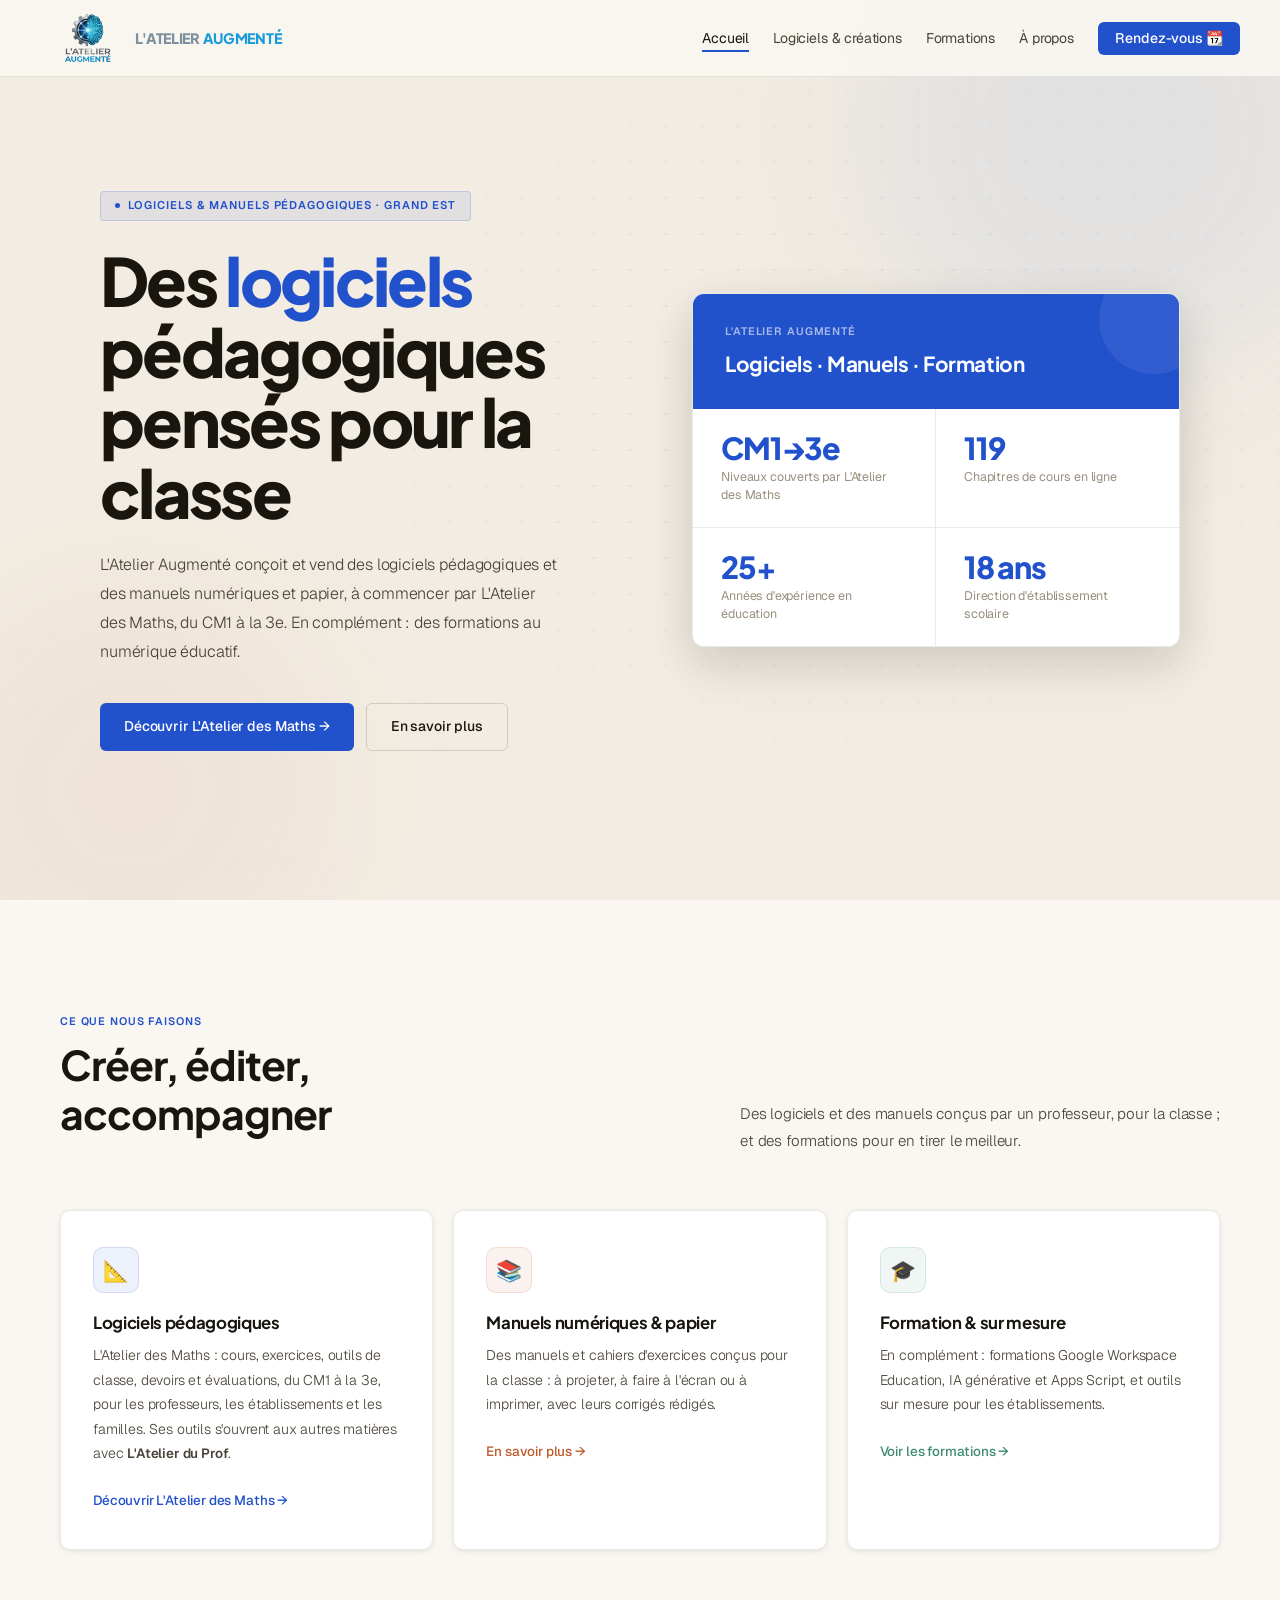
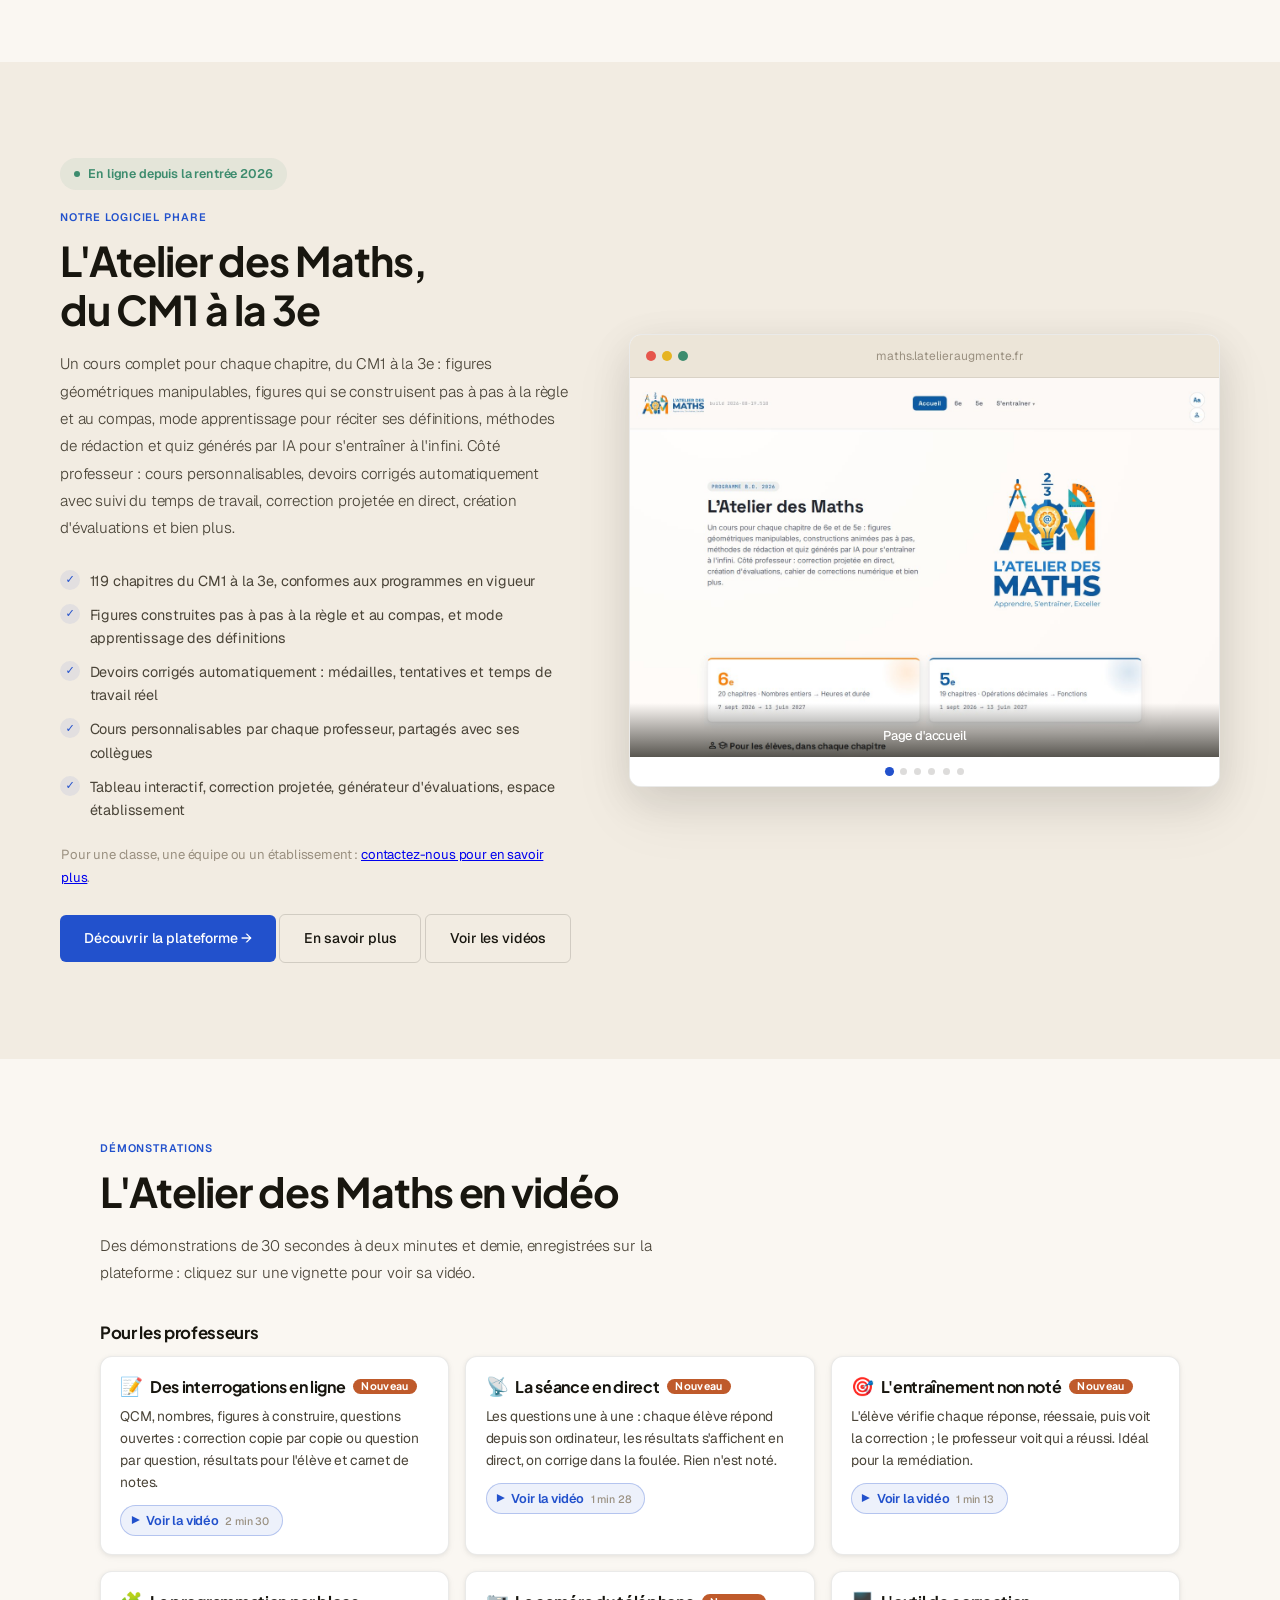
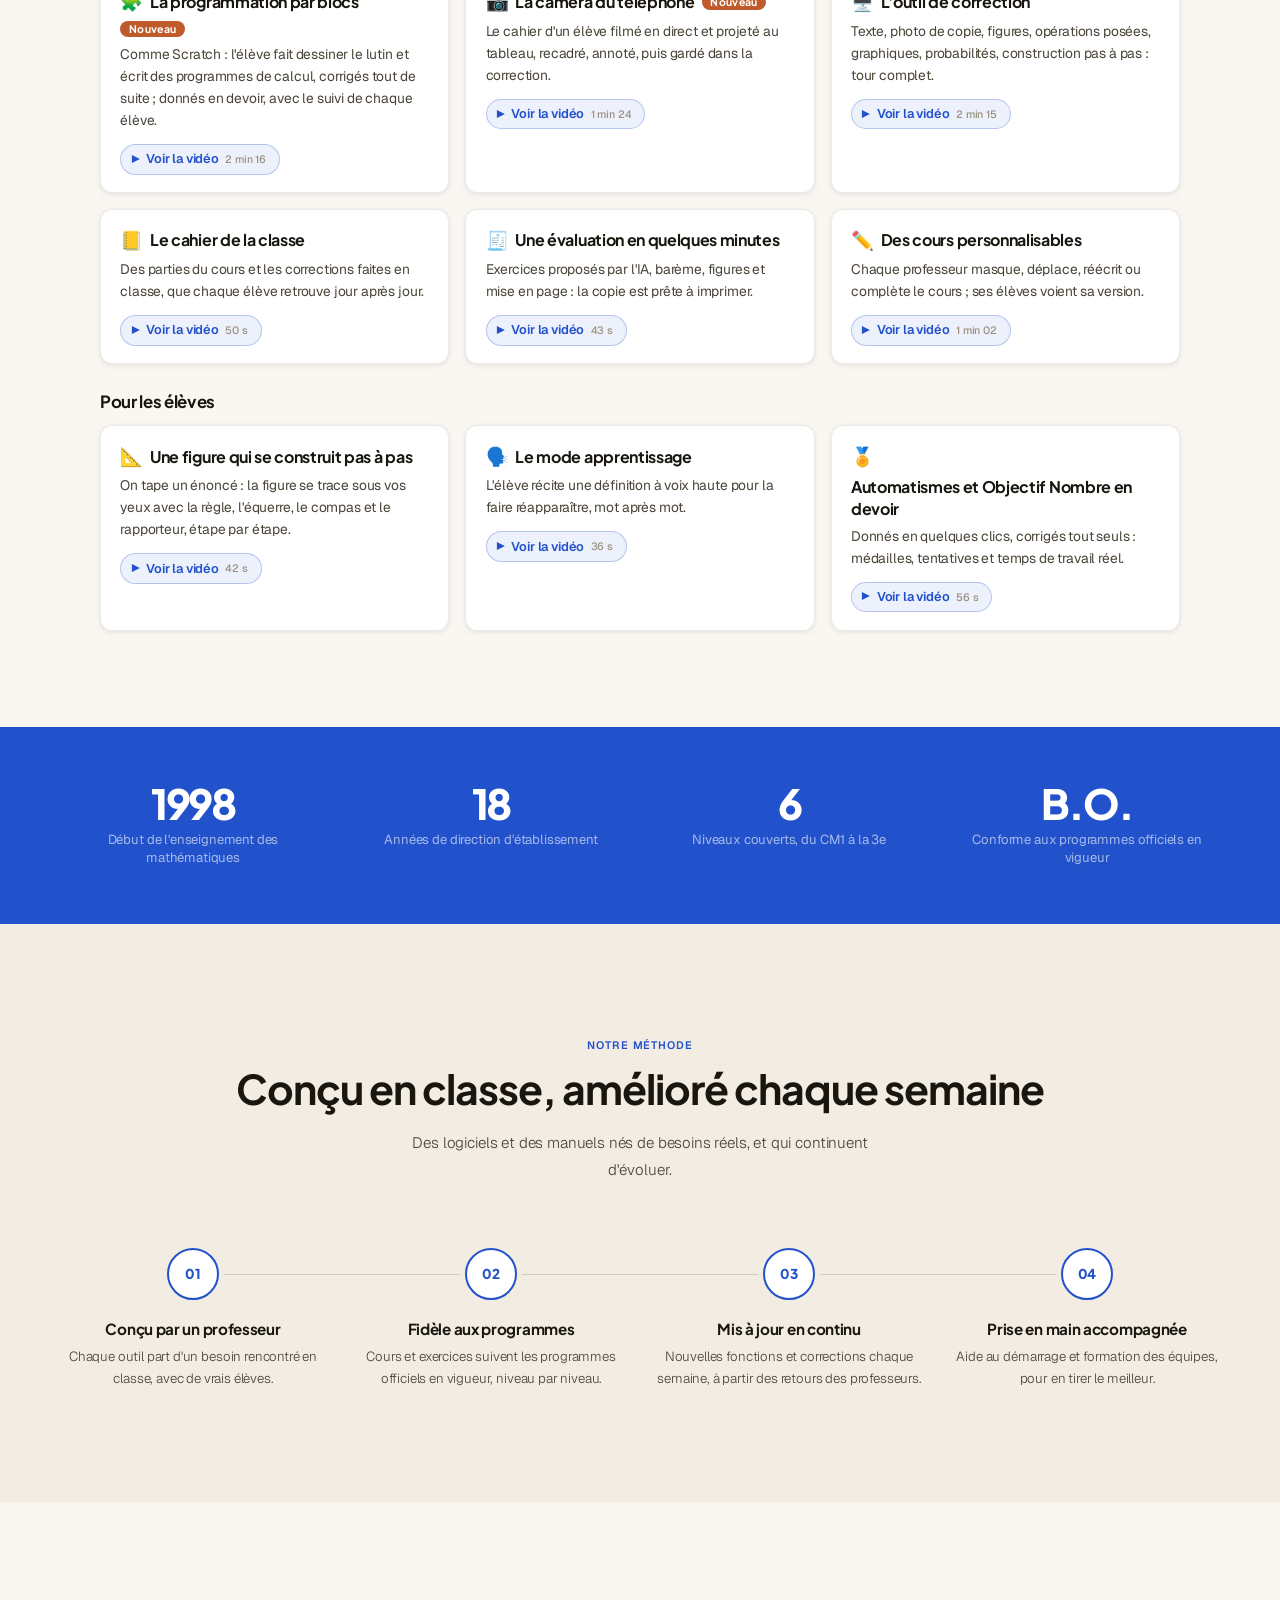
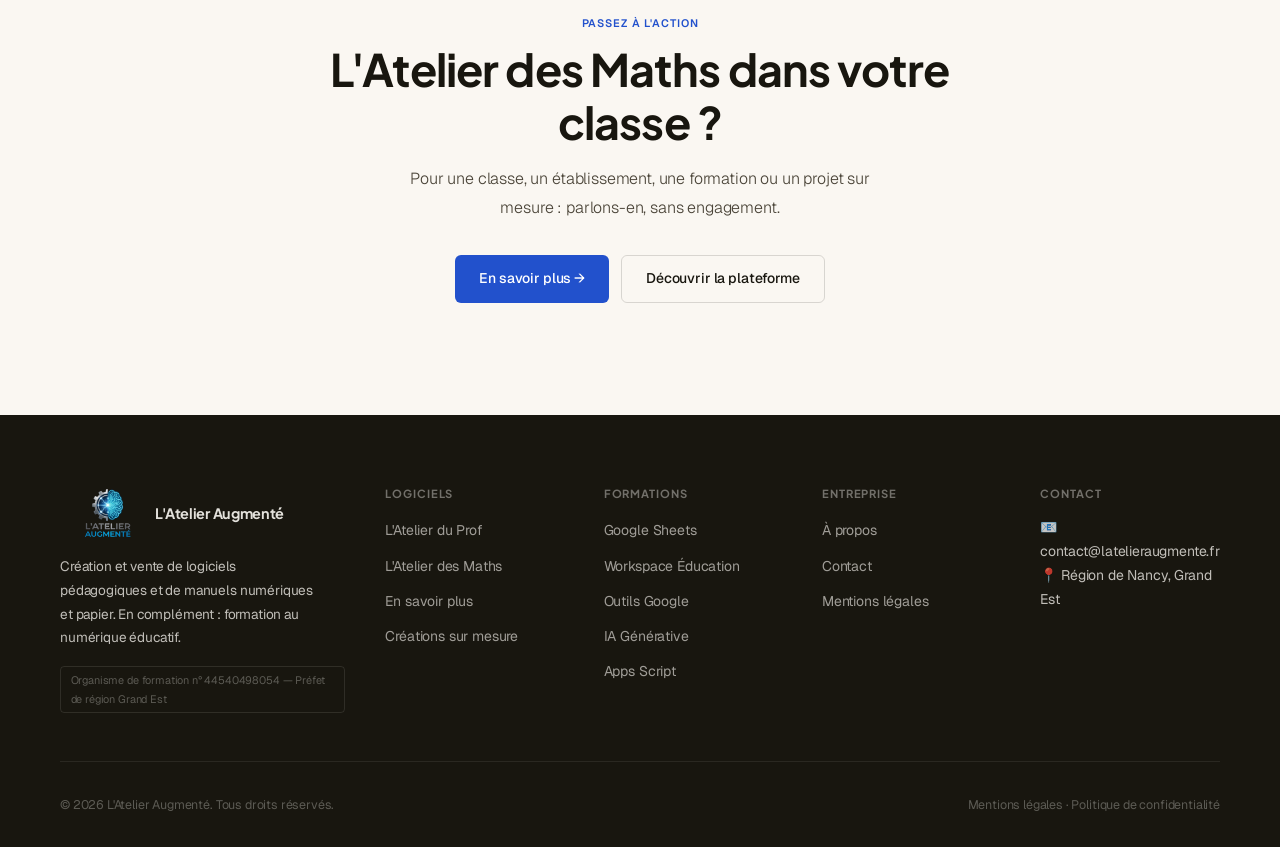
==== commit cff58664: "Liens vers L'Atelier du Prof (adp.latelieraugmente.fr) : accueil et pied de page Co-Authored-By: Cla" ====
--- a/index.html
+++ b/index.html
@@ -263,7 +263,7 @@
     <div class="svc reveal">
       <div class="svc-icon">📐</div>
       <h3>Logiciels pédagogiques</h3>
-      <p>L'Atelier des Maths : cours, exercices, outils de classe, devoirs et évaluations, du CM1 à la 3e, pour les professeurs, les établissements et les familles.</p>
+      <p>L'Atelier des Maths : cours, exercices, outils de classe, devoirs et évaluations, du CM1 à la 3e, pour les professeurs, les établissements et les familles. Ses outils s'ouvrent aux autres matières avec <a href="https://adp.latelieraugmente.fr" target="_blank" rel="noopener" style="display:inline;color:inherit;font-weight:600;">L'Atelier du Prof</a>.</p>
       <a href="https://maths.latelieraugmente.fr" target="_blank" rel="noopener">Découvrir L'Atelier des Maths →</a>
     </div>
     <div class="svc reveal d1">
